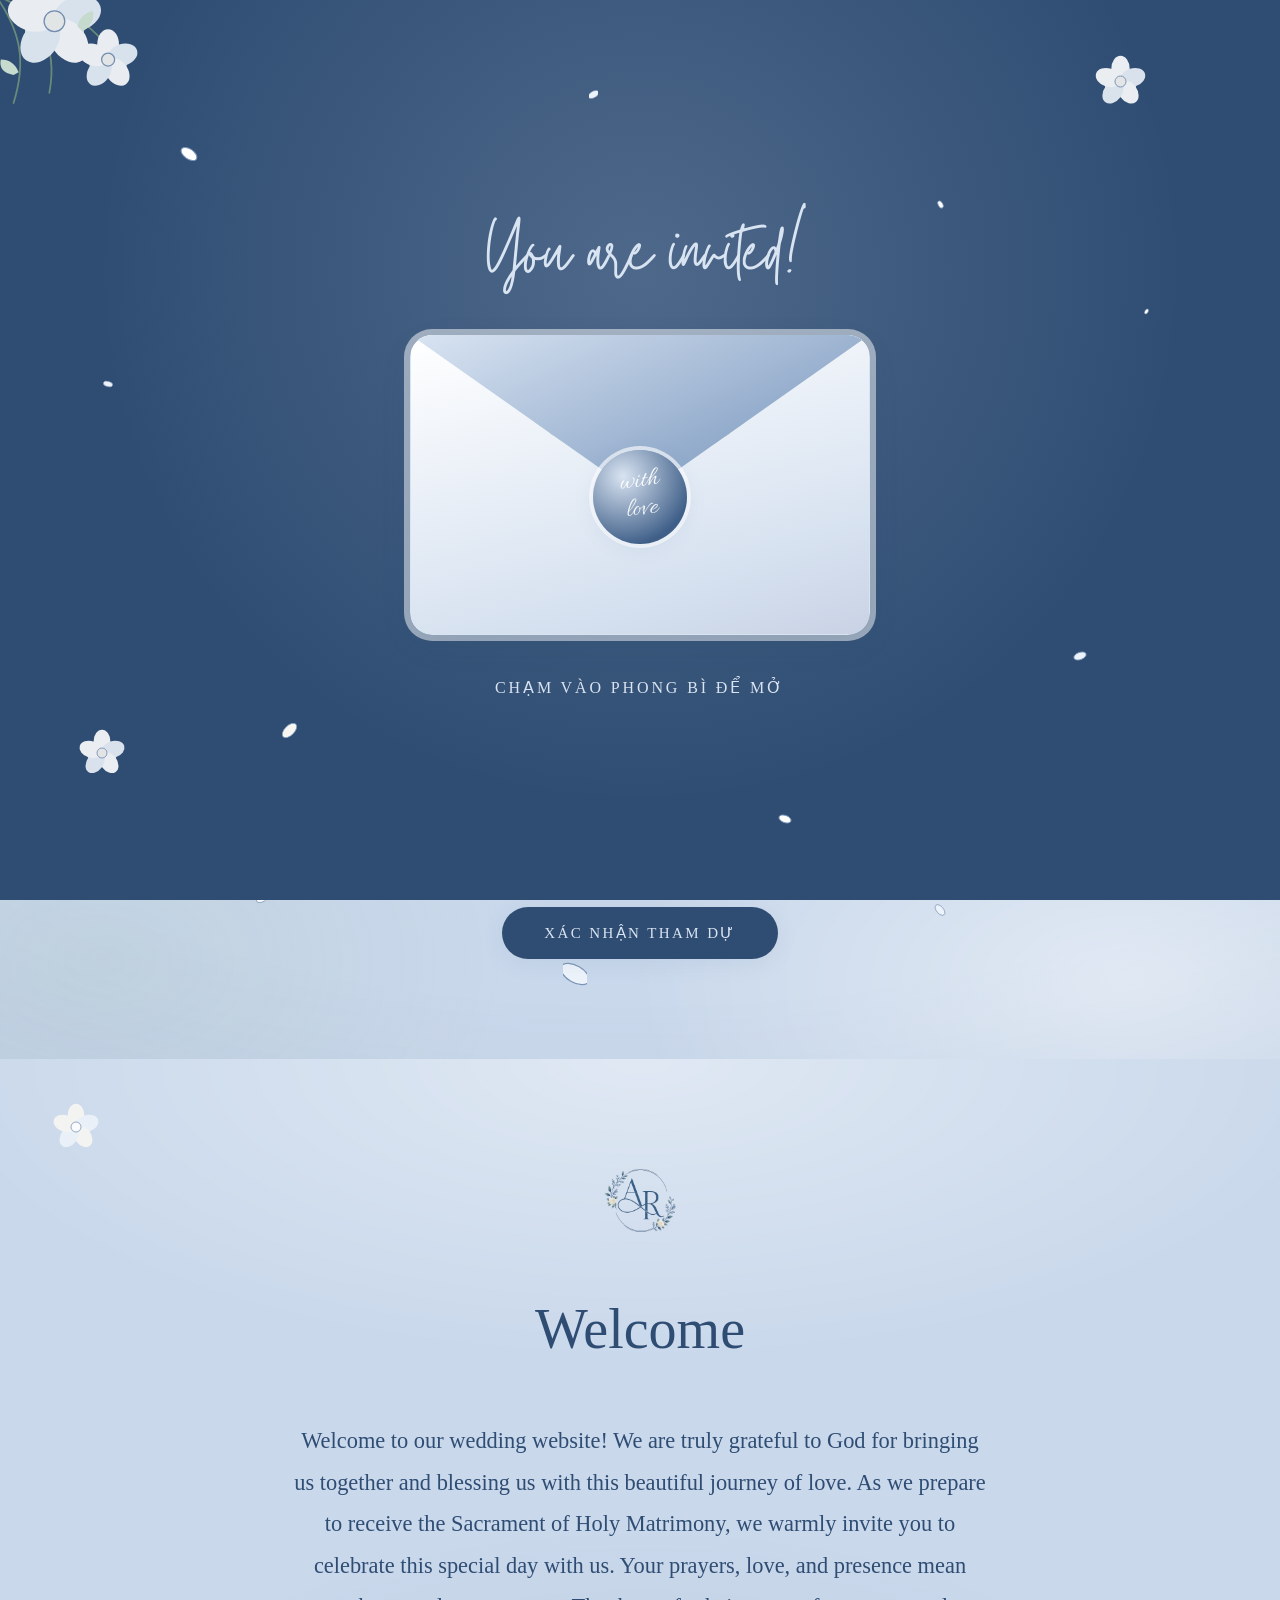
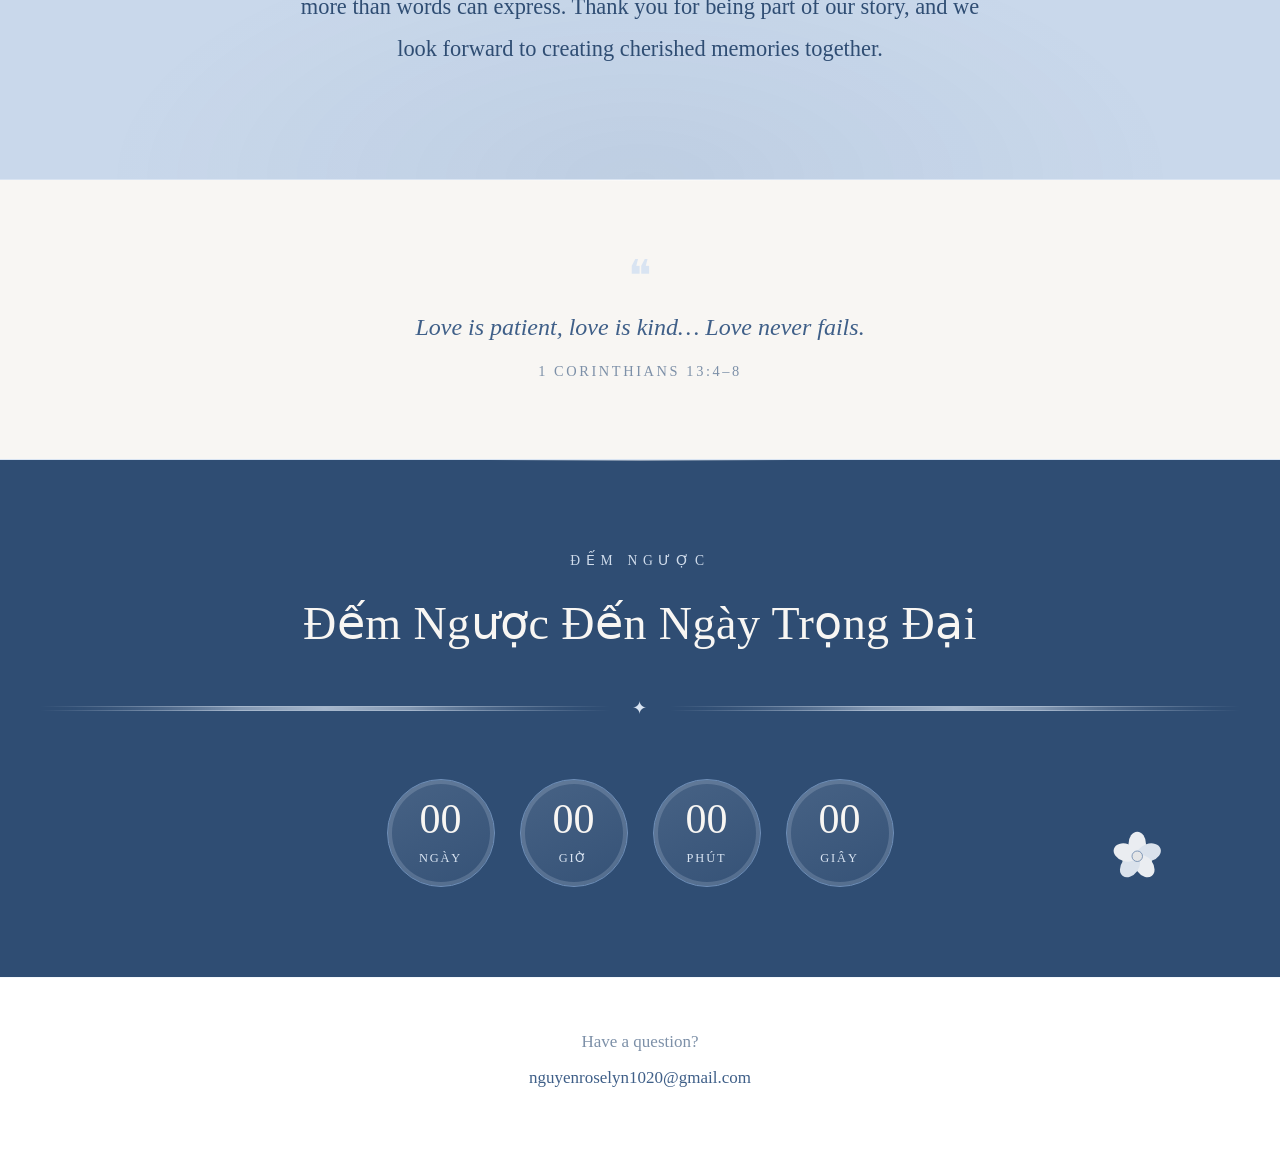
==== index.html @ fbbc8fb6 "code.gs update:" ====
<!DOCTYPE html>
<html lang="vi">
<head>
  <meta charset="UTF-8">
  <meta name="viewport" content="width=device-width, initial-scale=1.0">
  <meta http-equiv="Cache-Control" content="no-cache, must-revalidate">
  <meta http-equiv="Pragma" content="no-cache">
  <title>An & Roselyn — Wedding RSVP</title>

  <link href="https://fonts.cdnfonts.com/css/aricot-2" rel="stylesheet">
  <link href="https://fonts.cdnfonts.com/css/hello-honey-personal-use" rel="stylesheet">

  <link rel="stylesheet" href="style/main.css?v=12">

  <style>
    html {
      -webkit-text-size-adjust: 100%;
      -ms-text-size-adjust: 100%;
      /* Larger base size so all rem-based text scales up for easier reading */
      font-size: 20px;
    }

    body {
      -webkit-font-smoothing: antialiased;
      -moz-osx-font-smoothing: grayscale;
      text-rendering: optimizeLegibility;
      font-size: 1rem;
    }

    @font-face {
      font-family: 'Great Vibes';
      src: url('fonts/great-vibes-vietnamese-400-normal.woff2') format('woff2');
      font-weight: 400; font-style: normal; font-display: swap;
      unicode-range: U+0102-0103,U+0110-0111,U+0128-0129,U+0168-0169,U+01A0-01A1,U+01AF-01B0,U+0300-0301,U+0303-0304,U+0308-0309,U+0323,U+0329,U+1EA0-1EF9,U+20AB;
    }
    @font-face {
      font-family: 'Great Vibes';
      src: url('fonts/great-vibes-latin-ext-400-normal.woff2') format('woff2');
      font-weight: 400; font-style: normal; font-display: swap;
      unicode-range: U+0100-02BA,U+02BD-02C5,U+02C7-02CC,U+02CE-02D7,U+02DD-02FF,U+0304,U+0308,U+0329,U+1D00-1DBF,U+1E00-1E9F,U+1EF2-1EFF,U+2020,U+20A0-20AB,U+20AD-20C0,U+2113,U+2C60-2C7F,U+A720-A7FF;
    }
    @font-face {
      font-family: 'Great Vibes';
      src: url('fonts/great-vibes-latin-400-normal.woff2') format('woff2');
      font-weight: 400; font-style: normal; font-display: swap;
      unicode-range: U+0000-00FF,U+0131,U+0152-0153,U+02BB-02BC,U+02C6,U+02DA,U+02DC,U+0304,U+0308,U+0329,U+2000-206F,U+20AC,U+2122,U+2191,U+2193,U+2212,U+2215,U+FEFF,U+FFFD;
    }

    @font-face {
      font-family: 'Universal Exploration';
      src: url('fonts/universal-exploration.ttf') format('truetype');
      font-weight: 400;
      font-style: normal;
      font-display: swap;
    }

    :root {
      --font-header: 'Times New Roman', 'Tinos', Times, serif;
      --font-heading: 'Times New Roman', 'Tinos', Times, serif;
      --font-body: 'Times New Roman', 'Tinos', Times, serif;
      /* Twister — envelope only: "You are invited!" and "An & Roselyn" */
      --font-envelope: 'Twister', 'hello honey - Personal Use', 'Allura', cursive;
      /* Great Vibes — the couple's full names (elegant + full Vietnamese coverage) */
      --font-names: 'Great Vibes', 'Universal Exploration', 'hello honey - Personal Use', 'Allura', cursive;
      /* Script accent — wax seal */
      --font-display: 'hello honey - Personal Use', 'Allura', cursive;
      --font-welcome: 'Times New Roman', 'Tinos', Times, serif;
    }
  </style>

</head>

<body>

  <!-- ── BACKGROUND MUSIC ────────────────────────────────────────────────────── -->
<audio id="bg-music" loop preload="auto">
    <source src="music/song.mp3" type="audio/mpeg">
</audio>
<button id="music-toggle" class="music-toggle" onclick="toggleMusic()" aria-label="Toggle background music" style="display:none">
    <span id="music-icon">♫</span>
</button>

  <!-- ── INTRO: ENVELOPE ── -->
  <div id="intro-overlay">
    <svg class="intro-bloom intro-bloom--tl" viewBox="0 0 180 180" xmlns="http://www.w3.org/2000/svg" aria-hidden="true">
        <g fill="none" stroke="var(--sage)" stroke-width="1.4" stroke-linecap="round" opacity="0.85">
          <path d="M6 6 C 40 18, 55 45, 48 82" />
          <path d="M6 6 C 26 34, 30 58, 20 90" />
          <path d="M6 6 C 48 10, 78 22, 96 50" />
        </g>
        <g>
        <path d="M38.5 47.6 Q25.0 39.5 30.4 23.3 Q43.9 31.4 46.6 44.9 Z" fill="var(--sage-light)"/>
        <path d="M65.5 47.6 Q79.0 39.5 73.6 23.3 Q60.1 31.4 57.4 44.9 Z" fill="var(--sage-light)"/>
        <ellipse cx="52.0" cy="7.1" rx="13.5" ry="18.9" fill="var(--white)" transform="rotate(0 52.0 26.0)"/>
        <ellipse cx="52.0" cy="7.1" rx="13.5" ry="18.9" fill="var(--rose-light)" transform="rotate(72 52.0 26.0)"/>
        <ellipse cx="52.0" cy="7.1" rx="13.5" ry="18.9" fill="var(--white)" transform="rotate(144 52.0 26.0)"/>
        <ellipse cx="52.0" cy="7.1" rx="13.5" ry="18.9" fill="var(--rose-light)" transform="rotate(216 52.0 26.0)"/>
        <ellipse cx="52.0" cy="7.1" rx="13.5" ry="18.9" fill="var(--white)" transform="rotate(288 52.0 26.0)"/>
        <circle cx="52.0" cy="26.0" r="8.1" fill="var(--cream)"/>
        <circle cx="52.0" cy="26.0" r="8.1" fill="none" stroke="var(--rose)" stroke-width="1"/>
        </g>
        <g>
        <path d="M85.5 69.6 Q77.0 64.5 80.4 54.3 Q88.9 59.4 90.6 67.9 Z" fill="var(--sage-light)"/>
        <path d="M102.5 69.6 Q111.0 64.5 107.6 54.3 Q99.1 59.4 97.4 67.9 Z" fill="var(--sage-light)"/>
        <ellipse cx="94.0" cy="44.1" rx="8.5" ry="11.9" fill="var(--white)" transform="rotate(0 94.0 56.0)"/>
        <ellipse cx="94.0" cy="44.1" rx="8.5" ry="11.9" fill="var(--rose-light)" transform="rotate(72 94.0 56.0)"/>
        <ellipse cx="94.0" cy="44.1" rx="8.5" ry="11.9" fill="var(--white)" transform="rotate(144 94.0 56.0)"/>
        <ellipse cx="94.0" cy="44.1" rx="8.5" ry="11.9" fill="var(--rose-light)" transform="rotate(216 94.0 56.0)"/>
        <ellipse cx="94.0" cy="44.1" rx="8.5" ry="11.9" fill="var(--white)" transform="rotate(288 94.0 56.0)"/>
        <circle cx="94.0" cy="56.0" r="5.1" fill="var(--cream)"/>
        <circle cx="94.0" cy="56.0" r="5.1" fill="none" stroke="var(--rose)" stroke-width="1"/>
        </g>
        <path d="M20 68 Q8 66 10 56 Q20 56 24 66 Z" fill="var(--sage-light)"/>
        <path d="M74 34 Q84 28 82 18 Q72 20 70 30 Z" fill="var(--sage-light)"/>
      </svg>
    <svg class="intro-bloom intro-bloom--br" viewBox="0 0 180 180" xmlns="http://www.w3.org/2000/svg" aria-hidden="true">
        <g fill="none" stroke="var(--sage)" stroke-width="1.4" stroke-linecap="round" opacity="0.85">
          <path d="M6 6 C 40 18, 55 45, 48 82" />
          <path d="M6 6 C 26 34, 30 58, 20 90" />
          <path d="M6 6 C 48 10, 78 22, 96 50" />
        </g>
        <g>
        <path d="M38.5 47.6 Q25.0 39.5 30.4 23.3 Q43.9 31.4 46.6 44.9 Z" fill="var(--sage-light)"/>
        <path d="M65.5 47.6 Q79.0 39.5 73.6 23.3 Q60.1 31.4 57.4 44.9 Z" fill="var(--sage-light)"/>
        <ellipse cx="52.0" cy="7.1" rx="13.5" ry="18.9" fill="var(--white)" transform="rotate(0 52.0 26.0)"/>
        <ellipse cx="52.0" cy="7.1" rx="13.5" ry="18.9" fill="var(--rose-light)" transform="rotate(72 52.0 26.0)"/>
        <ellipse cx="52.0" cy="7.1" rx="13.5" ry="18.9" fill="var(--white)" transform="rotate(144 52.0 26.0)"/>
        <ellipse cx="52.0" cy="7.1" rx="13.5" ry="18.9" fill="var(--rose-light)" transform="rotate(216 52.0 26.0)"/>
        <ellipse cx="52.0" cy="7.1" rx="13.5" ry="18.9" fill="var(--white)" transform="rotate(288 52.0 26.0)"/>
        <circle cx="52.0" cy="26.0" r="8.1" fill="var(--cream)"/>
        <circle cx="52.0" cy="26.0" r="8.1" fill="none" stroke="var(--rose)" stroke-width="1"/>
        </g>
        <g>
        <path d="M85.5 69.6 Q77.0 64.5 80.4 54.3 Q88.9 59.4 90.6 67.9 Z" fill="var(--sage-light)"/>
        <path d="M102.5 69.6 Q111.0 64.5 107.6 54.3 Q99.1 59.4 97.4 67.9 Z" fill="var(--sage-light)"/>
        <ellipse cx="94.0" cy="44.1" rx="8.5" ry="11.9" fill="var(--white)" transform="rotate(0 94.0 56.0)"/>
        <ellipse cx="94.0" cy="44.1" rx="8.5" ry="11.9" fill="var(--rose-light)" transform="rotate(72 94.0 56.0)"/>
        <ellipse cx="94.0" cy="44.1" rx="8.5" ry="11.9" fill="var(--white)" transform="rotate(144 94.0 56.0)"/>
        <ellipse cx="94.0" cy="44.1" rx="8.5" ry="11.9" fill="var(--rose-light)" transform="rotate(216 94.0 56.0)"/>
        <ellipse cx="94.0" cy="44.1" rx="8.5" ry="11.9" fill="var(--white)" transform="rotate(288 94.0 56.0)"/>
        <circle cx="94.0" cy="56.0" r="5.1" fill="var(--cream)"/>
        <circle cx="94.0" cy="56.0" r="5.1" fill="none" stroke="var(--rose)" stroke-width="1"/>
        </g>
        <path d="M20 68 Q8 66 10 56 Q20 56 24 66 Z" fill="var(--sage-light)"/>
        <path d="M74 34 Q84 28 82 18 Q72 20 70 30 Z" fill="var(--sage-light)"/>
      </svg>
    <svg class="intro-bloom intro-bloom--tr" viewBox="0 0 120 120" xmlns="http://www.w3.org/2000/svg" aria-hidden="true">
        <path d="M20.0 46.0 Q10.0 40.0 14.0 28.0 Q24.0 34.0 26.0 44.0 Z" fill="var(--sage-light)"/>
        <path d="M40.0 46.0 Q50.0 40.0 46.0 28.0 Q36.0 34.0 34.0 44.0 Z" fill="var(--sage-light)"/>
        <ellipse cx="30.0" cy="16.0" rx="10.0" ry="14.0" fill="var(--white)" transform="rotate(0 30.0 30.0)"/>
        <ellipse cx="30.0" cy="16.0" rx="10.0" ry="14.0" fill="var(--rose-light)" transform="rotate(72 30.0 30.0)"/>
        <ellipse cx="30.0" cy="16.0" rx="10.0" ry="14.0" fill="var(--white)" transform="rotate(144 30.0 30.0)"/>
        <ellipse cx="30.0" cy="16.0" rx="10.0" ry="14.0" fill="var(--rose-light)" transform="rotate(216 30.0 30.0)"/>
        <ellipse cx="30.0" cy="16.0" rx="10.0" ry="14.0" fill="var(--white)" transform="rotate(288 30.0 30.0)"/>
        <circle cx="30.0" cy="30.0" r="6.0" fill="var(--cream)"/>
        <circle cx="30.0" cy="30.0" r="6.0" fill="none" stroke="var(--rose)" stroke-width="1"/>
      </svg>
    <svg class="intro-bloom intro-bloom--bl" viewBox="0 0 120 120" xmlns="http://www.w3.org/2000/svg" aria-hidden="true">
        <path d="M20.0 46.0 Q10.0 40.0 14.0 28.0 Q24.0 34.0 26.0 44.0 Z" fill="var(--sage-light)"/>
        <path d="M40.0 46.0 Q50.0 40.0 46.0 28.0 Q36.0 34.0 34.0 44.0 Z" fill="var(--sage-light)"/>
        <ellipse cx="30.0" cy="16.0" rx="10.0" ry="14.0" fill="var(--white)" transform="rotate(0 30.0 30.0)"/>
        <ellipse cx="30.0" cy="16.0" rx="10.0" ry="14.0" fill="var(--rose-light)" transform="rotate(72 30.0 30.0)"/>
        <ellipse cx="30.0" cy="16.0" rx="10.0" ry="14.0" fill="var(--white)" transform="rotate(144 30.0 30.0)"/>
        <ellipse cx="30.0" cy="16.0" rx="10.0" ry="14.0" fill="var(--rose-light)" transform="rotate(216 30.0 30.0)"/>
        <ellipse cx="30.0" cy="16.0" rx="10.0" ry="14.0" fill="var(--white)" transform="rotate(288 30.0 30.0)"/>
        <circle cx="30.0" cy="30.0" r="6.0" fill="var(--cream)"/>
        <circle cx="30.0" cy="30.0" r="6.0" fill="none" stroke="var(--rose)" stroke-width="1"/>
      </svg>
    <svg class="intro-petal intro-petal--1" viewBox="0 0 20 20" xmlns="http://www.w3.org/2000/svg" aria-hidden="true"><ellipse cx="10" cy="10" rx="9" ry="5" fill="var(--white)" stroke="var(--rose)" stroke-width="1" transform="rotate(35 10 10)"/></svg>
    <svg class="intro-petal intro-petal--2" viewBox="0 0 20 20" xmlns="http://www.w3.org/2000/svg" aria-hidden="true"><ellipse cx="10" cy="10" rx="8" ry="4.5" fill="var(--rose-light)" stroke="var(--rose)" stroke-width="1" transform="rotate(-20 10 10)"/></svg>
    <svg class="intro-petal intro-petal--3" viewBox="0 0 20 20" xmlns="http://www.w3.org/2000/svg" aria-hidden="true"><ellipse cx="10" cy="10" rx="6" ry="3.5" fill="var(--white)" stroke="var(--rose)" stroke-width="1" transform="rotate(60 10 10)"/></svg>
    <svg class="intro-petal intro-petal--4" viewBox="0 0 20 20" xmlns="http://www.w3.org/2000/svg" aria-hidden="true"><ellipse cx="10" cy="10" rx="12" ry="6.5" fill="var(--cream)" stroke="var(--rose)" stroke-width="1" transform="rotate(-45 10 10)"/></svg>
    <svg class="intro-petal intro-petal--5" viewBox="0 0 20 20" xmlns="http://www.w3.org/2000/svg" aria-hidden="true"><ellipse cx="10" cy="10" rx="8" ry="4.5" fill="var(--rose-light)" stroke="var(--rose)" stroke-width="1" transform="rotate(15 10 10)"/></svg>
    <svg class="intro-petal intro-petal--6" viewBox="0 0 20 20" xmlns="http://www.w3.org/2000/svg" aria-hidden="true"><ellipse cx="10" cy="10" rx="5" ry="3" fill="var(--white)" stroke="var(--rose)" stroke-width="1" transform="rotate(-60 10 10)"/></svg>
    <svg class="intro-petal intro-petal--7" viewBox="0 0 20 20" xmlns="http://www.w3.org/2000/svg" aria-hidden="true"><ellipse cx="10" cy="10" rx="10" ry="5.5" fill="var(--cream)" stroke="var(--rose)" stroke-width="1" transform="rotate(42 10 10)"/></svg>
    <svg class="intro-petal intro-petal--8" viewBox="0 0 20 20" xmlns="http://www.w3.org/2000/svg" aria-hidden="true"><ellipse cx="10" cy="10" rx="13" ry="7" fill="var(--rose-light)" stroke="var(--rose)" stroke-width="1" transform="rotate(-30 10 10)"/></svg>
    <svg class="intro-petal intro-petal--9" viewBox="0 0 20 20" xmlns="http://www.w3.org/2000/svg" aria-hidden="true"><ellipse cx="10" cy="10" rx="7" ry="4" fill="var(--white)" stroke="var(--rose)" stroke-width="1" transform="rotate(20 10 10)"/></svg>
    <div class="intro-scene">
      <p class="intro-invite-title" data-vi="Bạn được mời!" data-en="You are invited!">You are invited!</p>
      <div class="envelope" id="envelope" onclick="openEnvelope()">
        <div class="invitation-card" id="invitation-card">
          <p class="invitation-eyebrow" data-vi="Trân trọng kính mời quý vị đến dự lễ thành hôn của" data-en="You Are Cordially Invited to the Wedding of">Trân trọng kính mời quý vị đến dự lễ thành hôn của</p>
          <p class="invitation-names">An <em>&amp;</em> Roselyn</p>
          <div class="invitation-divider"><span>✦</span></div>
          <p class="invitation-date">12 . 05 . 2026</p>
          <button type="button" class="btn btn-primary invitation-enter" id="invitation-enter" onclick="enterSite(event)"
                  data-vi="Vào xem thiệp mời" data-en="Enter the Invitation">Vào xem thiệp mời</button>
        </div>
        <div class="envelope-shell">
          <div class="envelope-back"></div>
          <div class="envelope-liner">
            <svg viewBox="0 0 200 130" xmlns="http://www.w3.org/2000/svg" aria-hidden="true">
              <path d="M70 100 Q50 90 52 70" fill="none" stroke="var(--sage)" stroke-width="1.4" stroke-linecap="round"/>
              <path d="M130 100 Q150 90 148 70" fill="none" stroke="var(--sage)" stroke-width="1.4" stroke-linecap="round"/>
              <path d="M60 96 Q48 90 50 80 Q60 82 62 92 Z" fill="var(--sage-light)"/>
              <path d="M140 96 Q152 90 150 80 Q140 82 138 92 Z" fill="var(--sage-light)"/>
              <g>
                <path d="M62 92 Q50 86 48 72 Q40 78 42 90 Z" fill="var(--sage-light)"/>
                <ellipse cx="62" cy="60" rx="9" ry="12.6" fill="var(--white)"/>
                <ellipse cx="62" cy="60" rx="9" ry="12.6" fill="var(--rose-light)" transform="rotate(72 62 60)"/>
                <ellipse cx="62" cy="60" rx="9" ry="12.6" fill="var(--white)" transform="rotate(144 62 60)"/>
                <ellipse cx="62" cy="60" rx="9" ry="12.6" fill="var(--rose-light)" transform="rotate(216 62 60)"/>
                <ellipse cx="62" cy="60" rx="9" ry="12.6" fill="var(--white)" transform="rotate(288 62 60)"/>
                <circle cx="62" cy="60" r="5.4" fill="var(--cream)"/>
                <circle cx="62" cy="60" r="5.4" fill="none" stroke="var(--rose)" stroke-width="1"/>
              </g>
              <g>
                <path d="M138 92 Q150 86 152 72 Q160 78 158 90 Z" fill="var(--sage-light)"/>
                <ellipse cx="138" cy="62" rx="8" ry="11" fill="var(--white)"/>
                <ellipse cx="138" cy="62" rx="8" ry="11" fill="var(--rose-light)" transform="rotate(72 138 62)"/>
                <ellipse cx="138" cy="62" rx="8" ry="11" fill="var(--white)" transform="rotate(144 138 62)"/>
                <ellipse cx="138" cy="62" rx="8" ry="11" fill="var(--rose-light)" transform="rotate(216 138 62)"/>
                <ellipse cx="138" cy="62" rx="8" ry="11" fill="var(--white)" transform="rotate(288 138 62)"/>
                <circle cx="138" cy="62" r="4.8" fill="var(--cream)"/>
                <circle cx="138" cy="62" r="4.8" fill="none" stroke="var(--rose)" stroke-width="1"/>
              </g>
              <g>
                <ellipse cx="100" cy="42" rx="13" ry="18" fill="var(--white)"/>
                <ellipse cx="100" cy="42" rx="13" ry="18" fill="var(--rose-light)" transform="rotate(72 100 42)"/>
                <ellipse cx="100" cy="42" rx="13" ry="18" fill="var(--white)" transform="rotate(144 100 42)"/>
                <ellipse cx="100" cy="42" rx="13" ry="18" fill="var(--rose-light)" transform="rotate(216 100 42)"/>
                <ellipse cx="100" cy="42" rx="13" ry="18" fill="var(--white)" transform="rotate(288 100 42)"/>
                <circle cx="100" cy="42" r="8" fill="var(--cream)"/>
                <circle cx="100" cy="42" r="8" fill="none" stroke="var(--rose)" stroke-width="1"/>
              </g>
            </svg>
          </div>
          <div class="envelope-flap"></div>
        </div>
        <div class="envelope-seal"><span>with<br>love</span></div>
      </div>
      <p class="envelope-hint" id="envelope-hint" data-vi="Chạm vào phong bì để mở" data-en="Tap the envelope to open">Chạm vào phong bì để mở</p>
    </div>
  </div>

  <nav id="navbar">
    <div class="nav-logo">
      <img class="nav-logo-mark" src="logo-colored-blue.png" alt="An &amp; Roselyn monogram">
    </div>
    <div class="nav-right">
      <div class="lang-toggle">
        <button id="lang-vi" class="lang-btn" onclick="setLanguage('vi')">VI</button>
        <span class="lang-sep">|</span>
        <button id="lang-en" class="lang-btn active" onclick="setLanguage('en')">EN</button>
      </div>
      <button class="nav-hamburger" id="hamburger" aria-label="Menu">&#9776;</button>
    </div>
    <div class="nav-links" id="nav-links">
      <button onclick="showPage('home')" class="active" id="nav-home" data-vi="Trang chủ" data-en="Home">Trang chủ</button>
      <button onclick="showPage('story')" id="nav-story" data-vi="Chuyện tình" data-en="Our Story">Our Story</button>
      <button onclick="showPage('gallery')" id="nav-gallery" data-vi="Thư viện" data-en="Gallery">Gallery</button>
      <button onclick="showPage('eventdetail')" id="nav-eventdetail" data-vi="Chi tiết sự kiện" data-en="Event Details">Event Details</button>
      <button onclick="showPage('rsvp')" id="nav-rsvp">RSVP</button>
    </div>
  </nav>

  <!-- ── HOME ── -->
  <div id="page-home" class="page active">
    <section class="hero">
      <svg class="hero-bloom hero-bloom--tl" viewBox="0 0 180 180" xmlns="http://www.w3.org/2000/svg" aria-hidden="true">
        <g fill="none" stroke="var(--sage)" stroke-width="1.4" stroke-linecap="round" opacity="0.85">
          <path d="M6 6 C 40 18, 55 45, 48 82" />
          <path d="M6 6 C 26 34, 30 58, 20 90" />
          <path d="M6 6 C 48 10, 78 22, 96 50" />
        </g>
        <g>
        <path d="M38.5 47.6 Q25.0 39.5 30.4 23.3 Q43.9 31.4 46.6 44.9 Z" fill="var(--sage-light)"/>
        <path d="M65.5 47.6 Q79.0 39.5 73.6 23.3 Q60.1 31.4 57.4 44.9 Z" fill="var(--sage-light)"/>
        <ellipse cx="52.0" cy="7.1" rx="13.5" ry="18.9" fill="var(--white)" transform="rotate(0 52.0 26.0)"/>
        <ellipse cx="52.0" cy="7.1" rx="13.5" ry="18.9" fill="var(--rose-light)" transform="rotate(72 52.0 26.0)"/>
        <ellipse cx="52.0" cy="7.1" rx="13.5" ry="18.9" fill="var(--white)" transform="rotate(144 52.0 26.0)"/>
        <ellipse cx="52.0" cy="7.1" rx="13.5" ry="18.9" fill="var(--rose-light)" transform="rotate(216 52.0 26.0)"/>
        <ellipse cx="52.0" cy="7.1" rx="13.5" ry="18.9" fill="var(--white)" transform="rotate(288 52.0 26.0)"/>
        <circle cx="52.0" cy="26.0" r="8.1" fill="var(--cream)"/>
        <circle cx="52.0" cy="26.0" r="8.1" fill="none" stroke="var(--rose)" stroke-width="1"/>
        </g>
        <g>
        <path d="M85.5 69.6 Q77.0 64.5 80.4 54.3 Q88.9 59.4 90.6 67.9 Z" fill="var(--sage-light)"/>
        <path d="M102.5 69.6 Q111.0 64.5 107.6 54.3 Q99.1 59.4 97.4 67.9 Z" fill="var(--sage-light)"/>
        <ellipse cx="94.0" cy="44.1" rx="8.5" ry="11.9" fill="var(--white)" transform="rotate(0 94.0 56.0)"/>
        <ellipse cx="94.0" cy="44.1" rx="8.5" ry="11.9" fill="var(--rose-light)" transform="rotate(72 94.0 56.0)"/>
        <ellipse cx="94.0" cy="44.1" rx="8.5" ry="11.9" fill="var(--white)" transform="rotate(144 94.0 56.0)"/>
        <ellipse cx="94.0" cy="44.1" rx="8.5" ry="11.9" fill="var(--rose-light)" transform="rotate(216 94.0 56.0)"/>
        <ellipse cx="94.0" cy="44.1" rx="8.5" ry="11.9" fill="var(--white)" transform="rotate(288 94.0 56.0)"/>
        <circle cx="94.0" cy="56.0" r="5.1" fill="var(--cream)"/>
        <circle cx="94.0" cy="56.0" r="5.1" fill="none" stroke="var(--rose)" stroke-width="1"/>
        </g>
        <path d="M20 68 Q8 66 10 56 Q20 56 24 66 Z" fill="var(--sage-light)"/>
        <path d="M74 34 Q84 28 82 18 Q72 20 70 30 Z" fill="var(--sage-light)"/>
      </svg>
      <svg class="hero-bloom hero-bloom--br" viewBox="0 0 180 180" xmlns="http://www.w3.org/2000/svg" aria-hidden="true">
        <g fill="none" stroke="var(--sage)" stroke-width="1.4" stroke-linecap="round" opacity="0.85">
          <path d="M6 6 C 40 18, 55 45, 48 82" />
          <path d="M6 6 C 26 34, 30 58, 20 90" />
          <path d="M6 6 C 48 10, 78 22, 96 50" />
        </g>
        <g>
        <path d="M38.5 47.6 Q25.0 39.5 30.4 23.3 Q43.9 31.4 46.6 44.9 Z" fill="var(--sage-light)"/>
        <path d="M65.5 47.6 Q79.0 39.5 73.6 23.3 Q60.1 31.4 57.4 44.9 Z" fill="var(--sage-light)"/>
        <ellipse cx="52.0" cy="7.1" rx="13.5" ry="18.9" fill="var(--white)" transform="rotate(0 52.0 26.0)"/>
        <ellipse cx="52.0" cy="7.1" rx="13.5" ry="18.9" fill="var(--rose-light)" transform="rotate(72 52.0 26.0)"/>
        <ellipse cx="52.0" cy="7.1" rx="13.5" ry="18.9" fill="var(--white)" transform="rotate(144 52.0 26.0)"/>
        <ellipse cx="52.0" cy="7.1" rx="13.5" ry="18.9" fill="var(--rose-light)" transform="rotate(216 52.0 26.0)"/>
        <ellipse cx="52.0" cy="7.1" rx="13.5" ry="18.9" fill="var(--white)" transform="rotate(288 52.0 26.0)"/>
        <circle cx="52.0" cy="26.0" r="8.1" fill="var(--cream)"/>
        <circle cx="52.0" cy="26.0" r="8.1" fill="none" stroke="var(--rose)" stroke-width="1"/>
        </g>
        <g>
        <path d="M85.5 69.6 Q77.0 64.5 80.4 54.3 Q88.9 59.4 90.6 67.9 Z" fill="var(--sage-light)"/>
        <path d="M102.5 69.6 Q111.0 64.5 107.6 54.3 Q99.1 59.4 97.4 67.9 Z" fill="var(--sage-light)"/>
        <ellipse cx="94.0" cy="44.1" rx="8.5" ry="11.9" fill="var(--white)" transform="rotate(0 94.0 56.0)"/>
        <ellipse cx="94.0" cy="44.1" rx="8.5" ry="11.9" fill="var(--rose-light)" transform="rotate(72 94.0 56.0)"/>
        <ellipse cx="94.0" cy="44.1" rx="8.5" ry="11.9" fill="var(--white)" transform="rotate(144 94.0 56.0)"/>
        <ellipse cx="94.0" cy="44.1" rx="8.5" ry="11.9" fill="var(--rose-light)" transform="rotate(216 94.0 56.0)"/>
        <ellipse cx="94.0" cy="44.1" rx="8.5" ry="11.9" fill="var(--white)" transform="rotate(288 94.0 56.0)"/>
        <circle cx="94.0" cy="56.0" r="5.1" fill="var(--cream)"/>
        <circle cx="94.0" cy="56.0" r="5.1" fill="none" stroke="var(--rose)" stroke-width="1"/>
        </g>
        <path d="M20 68 Q8 66 10 56 Q20 56 24 66 Z" fill="var(--sage-light)"/>
        <path d="M74 34 Q84 28 82 18 Q72 20 70 30 Z" fill="var(--sage-light)"/>
      </svg>
      <svg class="hero-bloom hero-bloom--tr" viewBox="0 0 120 120" xmlns="http://www.w3.org/2000/svg" aria-hidden="true">
        <path d="M20.0 46.0 Q10.0 40.0 14.0 28.0 Q24.0 34.0 26.0 44.0 Z" fill="var(--sage-light)"/>
        <path d="M40.0 46.0 Q50.0 40.0 46.0 28.0 Q36.0 34.0 34.0 44.0 Z" fill="var(--sage-light)"/>
        <ellipse cx="30.0" cy="16.0" rx="10.0" ry="14.0" fill="var(--white)" transform="rotate(0 30.0 30.0)"/>
        <ellipse cx="30.0" cy="16.0" rx="10.0" ry="14.0" fill="var(--rose-light)" transform="rotate(72 30.0 30.0)"/>
        <ellipse cx="30.0" cy="16.0" rx="10.0" ry="14.0" fill="var(--white)" transform="rotate(144 30.0 30.0)"/>
        <ellipse cx="30.0" cy="16.0" rx="10.0" ry="14.0" fill="var(--rose-light)" transform="rotate(216 30.0 30.0)"/>
        <ellipse cx="30.0" cy="16.0" rx="10.0" ry="14.0" fill="var(--white)" transform="rotate(288 30.0 30.0)"/>
        <circle cx="30.0" cy="30.0" r="6.0" fill="var(--cream)"/>
        <circle cx="30.0" cy="30.0" r="6.0" fill="none" stroke="var(--rose)" stroke-width="1"/>
      </svg>
      <svg class="hero-bloom hero-bloom--bl" viewBox="0 0 120 120" xmlns="http://www.w3.org/2000/svg" aria-hidden="true">
        <path d="M20.0 46.0 Q10.0 40.0 14.0 28.0 Q24.0 34.0 26.0 44.0 Z" fill="var(--sage-light)"/>
        <path d="M40.0 46.0 Q50.0 40.0 46.0 28.0 Q36.0 34.0 34.0 44.0 Z" fill="var(--sage-light)"/>
        <ellipse cx="30.0" cy="16.0" rx="10.0" ry="14.0" fill="var(--white)" transform="rotate(0 30.0 30.0)"/>
        <ellipse cx="30.0" cy="16.0" rx="10.0" ry="14.0" fill="var(--rose-light)" transform="rotate(72 30.0 30.0)"/>
        <ellipse cx="30.0" cy="16.0" rx="10.0" ry="14.0" fill="var(--white)" transform="rotate(144 30.0 30.0)"/>
        <ellipse cx="30.0" cy="16.0" rx="10.0" ry="14.0" fill="var(--rose-light)" transform="rotate(216 30.0 30.0)"/>
        <ellipse cx="30.0" cy="16.0" rx="10.0" ry="14.0" fill="var(--white)" transform="rotate(288 30.0 30.0)"/>
        <circle cx="30.0" cy="30.0" r="6.0" fill="var(--cream)"/>
        <circle cx="30.0" cy="30.0" r="6.0" fill="none" stroke="var(--rose)" stroke-width="1"/>
      </svg>
      <svg class="hero-petal hero-petal--1" viewBox="0 0 20 20" xmlns="http://www.w3.org/2000/svg" aria-hidden="true">
        <ellipse cx="10" cy="10" rx="9" ry="5" fill="var(--white)" stroke="var(--rose)" stroke-width="1" transform="rotate(35 10 10)"/>
      </svg>
      <svg class="hero-petal hero-petal--2" viewBox="0 0 20 20" xmlns="http://www.w3.org/2000/svg" aria-hidden="true">
        <ellipse cx="10" cy="10" rx="8" ry="4.5" fill="var(--rose-light)" stroke="var(--rose)" stroke-width="1" transform="rotate(-20 10 10)"/>
      </svg>
      <svg class="hero-petal hero-petal--3" viewBox="0 0 20 20" xmlns="http://www.w3.org/2000/svg" aria-hidden="true">
        <ellipse cx="10" cy="10" rx="6" ry="3.5" fill="var(--white)" stroke="var(--rose)" stroke-width="1" transform="rotate(60 10 10)"/>
      </svg>
      <svg class="hero-petal hero-petal--4" viewBox="0 0 20 20" xmlns="http://www.w3.org/2000/svg" aria-hidden="true">
        <ellipse cx="10" cy="10" rx="12" ry="6.5" fill="var(--cream)" stroke="var(--rose)" stroke-width="1" transform="rotate(-45 10 10)"/>
      </svg>
      <svg class="hero-petal hero-petal--5" viewBox="0 0 20 20" xmlns="http://www.w3.org/2000/svg" aria-hidden="true">
        <ellipse cx="10" cy="10" rx="8" ry="4.5" fill="var(--rose-light)" stroke="var(--rose)" stroke-width="1" transform="rotate(15 10 10)"/>
      </svg>
      <svg class="hero-petal hero-petal--6" viewBox="0 0 20 20" xmlns="http://www.w3.org/2000/svg" aria-hidden="true">
        <ellipse cx="10" cy="10" rx="5" ry="3" fill="var(--white)" stroke="var(--rose)" stroke-width="1" transform="rotate(-60 10 10)"/>
      </svg>
      <svg class="hero-petal hero-petal--10" viewBox="0 0 20 20" xmlns="http://www.w3.org/2000/svg" aria-hidden="true">
        <ellipse cx="10" cy="10" rx="10" ry="5.5" fill="var(--rose-light)" stroke="var(--rose)" stroke-width="1" transform="rotate(40 10 10)"/>
      </svg>
      <svg class="hero-petal hero-petal--11" viewBox="0 0 20 20" xmlns="http://www.w3.org/2000/svg" aria-hidden="true">
        <ellipse cx="10" cy="10" rx="7" ry="4" fill="var(--cream)" stroke="var(--rose)" stroke-width="1" transform="rotate(-25 10 10)"/>
      </svg>
      <div class="hero-content">
        <p class="hero-eyebrow" data-vi="Ngay lễ thành hôn của minh" data-en="Our Wedding Day">Trân trọng kính mời quý vị đến dự lễ thành hôn của</p>
        <div class="hero-names">
          <p class="saint-name">Giuse</p>
          <h1 class="bride-name">Hoàng Thanh An</h1>
          <span class="ampersand">&amp;</span>
          <p class="saint-name">Maria</p>
          <h1 class="groom-name">Nguyễn Thu Hồng Roselyn</h1>
        </div>
        <div class="hero-divider"><span>✦</span></div>
        <p class="hero-sub" data-vi="Cùng gia đình trân trọng kính mời quý vị đến dự lễ thành hôn" data-en="Together with their families, joyfully invite you to celebrate their wedding">Cùng gia đình trân trọng kính mời quý vị đến dự lễ thành hôn</p>
        <div class="hero-actions">
          <button class="btn btn-primary" onclick="showPage('rsvp')" data-vi="Xác nhận tham dự" data-en="RSVP Now">Xác nhận tham dự</button>
        </div>
      </div>
      <svg class="hero-petal hero-petal--7" viewBox="0 0 20 20" xmlns="http://www.w3.org/2000/svg" aria-hidden="true">
        <ellipse cx="10" cy="10" rx="8" ry="4.5" fill="var(--white)" stroke="var(--rose)" stroke-width="1" transform="rotate(25 10 10)"/>
      </svg>
      <svg class="hero-petal hero-petal--8" viewBox="0 0 20 20" xmlns="http://www.w3.org/2000/svg" aria-hidden="true">
        <ellipse cx="10" cy="10" rx="11" ry="6" fill="var(--cream)" stroke="var(--rose)" stroke-width="1" transform="rotate(-35 10 10)"/>
      </svg>
      <svg class="hero-petal hero-petal--9" viewBox="0 0 20 20" xmlns="http://www.w3.org/2000/svg" aria-hidden="true">
        <ellipse cx="10" cy="10" rx="9" ry="5" fill="var(--rose-light)" stroke="var(--rose)" stroke-width="1" transform="rotate(50 10 10)"/>
      </svg>
      <svg class="hero-petal hero-petal--12" viewBox="0 0 20 20" xmlns="http://www.w3.org/2000/svg" aria-hidden="true">
        <ellipse cx="10" cy="10" rx="6" ry="3.5" fill="var(--white)" stroke="var(--rose)" stroke-width="1" transform="rotate(-15 10 10)"/>
      </svg>
      <svg class="hero-petal hero-petal--13" viewBox="0 0 20 20" xmlns="http://www.w3.org/2000/svg" aria-hidden="true">
        <ellipse cx="10" cy="10" rx="13" ry="7" fill="var(--rose-light)" stroke="var(--rose)" stroke-width="1" transform="rotate(30 10 10)"/>
      </svg>
      <svg class="hero-petal hero-petal--14" viewBox="0 0 20 20" xmlns="http://www.w3.org/2000/svg" aria-hidden="true">
        <ellipse cx="10" cy="10" rx="5" ry="3" fill="var(--cream)" stroke="var(--rose)" stroke-width="1" transform="rotate(-55 10 10)"/>
      </svg>
      <svg class="hero-bloom hero-bloom--mid-left" viewBox="0 0 120 120" xmlns="http://www.w3.org/2000/svg" aria-hidden="true">
        <path d="M20.0 46.0 Q10.0 40.0 14.0 28.0 Q24.0 34.0 26.0 44.0 Z" fill="var(--sage-light)"/>
        <path d="M40.0 46.0 Q50.0 40.0 46.0 28.0 Q36.0 34.0 34.0 44.0 Z" fill="var(--sage-light)"/>
        <ellipse cx="30.0" cy="16.0" rx="10.0" ry="14.0" fill="var(--white)" transform="rotate(0 30.0 30.0)"/>
        <ellipse cx="30.0" cy="16.0" rx="10.0" ry="14.0" fill="var(--rose-light)" transform="rotate(72 30.0 30.0)"/>
        <ellipse cx="30.0" cy="16.0" rx="10.0" ry="14.0" fill="var(--white)" transform="rotate(144 30.0 30.0)"/>
        <ellipse cx="30.0" cy="16.0" rx="10.0" ry="14.0" fill="var(--rose-light)" transform="rotate(216 30.0 30.0)"/>
        <ellipse cx="30.0" cy="16.0" rx="10.0" ry="14.0" fill="var(--white)" transform="rotate(288 30.0 30.0)"/>
        <circle cx="30.0" cy="30.0" r="6.0" fill="var(--cream)"/>
        <circle cx="30.0" cy="30.0" r="6.0" fill="none" stroke="var(--rose)" stroke-width="1"/>
      </svg>
      <svg class="hero-bloom hero-bloom--mid-right" viewBox="0 0 120 120" xmlns="http://www.w3.org/2000/svg" aria-hidden="true">
        <path d="M20.0 46.0 Q10.0 40.0 14.0 28.0 Q24.0 34.0 26.0 44.0 Z" fill="var(--sage-light)"/>
        <path d="M40.0 46.0 Q50.0 40.0 46.0 28.0 Q36.0 34.0 34.0 44.0 Z" fill="var(--sage-light)"/>
        <ellipse cx="30.0" cy="16.0" rx="10.0" ry="14.0" fill="var(--white)" transform="rotate(0 30.0 30.0)"/>
        <ellipse cx="30.0" cy="16.0" rx="10.0" ry="14.0" fill="var(--rose-light)" transform="rotate(72 30.0 30.0)"/>
        <ellipse cx="30.0" cy="16.0" rx="10.0" ry="14.0" fill="var(--white)" transform="rotate(144 30.0 30.0)"/>
        <ellipse cx="30.0" cy="16.0" rx="10.0" ry="14.0" fill="var(--rose-light)" transform="rotate(216 30.0 30.0)"/>
        <ellipse cx="30.0" cy="16.0" rx="10.0" ry="14.0" fill="var(--white)" transform="rotate(288 30.0 30.0)"/>
        <circle cx="30.0" cy="30.0" r="6.0" fill="var(--cream)"/>
        <circle cx="30.0" cy="30.0" r="6.0" fill="none" stroke="var(--rose)" stroke-width="1"/>
      </svg>
    </section>

    <!-- WELCOME -->
    <section class="welcome-section">
      <svg class="section-bloom section-bloom--details" viewBox="0 0 120 120" xmlns="http://www.w3.org/2000/svg" aria-hidden="true">
        <path d="M20.0 46.0 Q10.0 40.0 14.0 28.0 Q24.0 34.0 26.0 44.0 Z" fill="var(--sage-light)"/>
        <path d="M40.0 46.0 Q50.0 40.0 46.0 28.0 Q36.0 34.0 34.0 44.0 Z" fill="var(--sage-light)"/>
        <ellipse cx="30.0" cy="16.0" rx="10.0" ry="14.0" fill="var(--cream)" transform="rotate(0 30.0 30.0)"/>
        <ellipse cx="30.0" cy="16.0" rx="10.0" ry="14.0" fill="var(--rose-light)" transform="rotate(72 30.0 30.0)"/>
        <ellipse cx="30.0" cy="16.0" rx="10.0" ry="14.0" fill="var(--cream)" transform="rotate(144 30.0 30.0)"/>
        <ellipse cx="30.0" cy="16.0" rx="10.0" ry="14.0" fill="var(--rose-light)" transform="rotate(216 30.0 30.0)"/>
        <ellipse cx="30.0" cy="16.0" rx="10.0" ry="14.0" fill="var(--cream)" transform="rotate(288 30.0 30.0)"/>
        <circle cx="30.0" cy="30.0" r="6.0" fill="var(--white)"/>
        <circle cx="30.0" cy="30.0" r="6.0" fill="none" stroke="var(--rose)" stroke-width="1"/>
      </svg>
      <img class="welcome-logo" src="logo-colored-blue.png" alt="An &amp; Roselyn monogram">
      <h2 class="welcome-title" data-vi="Chào Mừng" data-en="Welcome">Welcome</h2>
      <p class="welcome-text" data-vi="Chào mừng bạn đến với trang web đám cưới của chúng tôi! Chúng tôi xin tạ ơn Thiên Chúa vì đã dẫn dắt và chúc phúc cho hành trình tình yêu của chúng tôi. Khi chuẩn bị bước vào Bí tích Hôn Phối, chúng tôi rất hân hạnh được mời bạn cùng chia sẻ niềm vui trong ngày trọng đại này. Sự hiện diện, lời cầu nguyện và tình yêu thương của bạn là món quà quý giá nhất dành cho chúng tôi. Xin chân thành cảm ơn vì đã đồng hành cùng chúng tôi, và chúng tôi mong được cùng bạn tạo nên những kỷ niệm thật đẹp trong ngày đặc biệt này."
         data-en="Welcome to our wedding website! We are truly grateful to God for bringing us together and blessing us with this beautiful journey of love. As we prepare to receive the Sacrament of Holy Matrimony, we warmly invite you to celebrate this special day with us. Your prayers, love, and presence mean more than words can express. Thank you for being part of our story, and we look forward to creating cherished memories together.">Welcome to our wedding website! We are truly grateful to God for bringing us together and blessing us with this beautiful journey of love. As we prepare to receive the Sacrament of Holy Matrimony, we warmly invite you to celebrate this special day with us. Your prayers, love, and presence mean more than words can express. Thank you for being part of our story, and we look forward to creating cherished memories together.</p>
    </section>

    <!-- FAVORITE VERSE -->
    <section class="verse-section">
      <div class="verse-mark" aria-hidden="true">&#10077;</div>
      <p class="verse-text" data-vi="Tình yêu thì nhẫn nhục, hiền hậu… Tình yêu không bao giờ mất được." data-en="Love is patient, love is kind… Love never fails.">Love is patient, love is kind… Love never fails.</p>
      <p class="verse-ref" data-vi="1 Cô-rin-tô 13:4–8" data-en="1 Corinthians 13:4–8">1 Corinthians 13:4–8</p>
    </section>

    <!-- COUNTDOWN -->
    <section class="countdown-section">
      <svg class="section-bloom section-bloom--countdown" viewBox="0 0 120 120" xmlns="http://www.w3.org/2000/svg" aria-hidden="true">
        <path d="M20.0 46.0 Q10.0 40.0 14.0 28.0 Q24.0 34.0 26.0 44.0 Z" fill="var(--sage-light)"/>
        <path d="M40.0 46.0 Q50.0 40.0 46.0 28.0 Q36.0 34.0 34.0 44.0 Z" fill="var(--sage-light)"/>
        <ellipse cx="30.0" cy="16.0" rx="10.0" ry="14.0" fill="var(--white)" transform="rotate(0 30.0 30.0)"/>
        <ellipse cx="30.0" cy="16.0" rx="10.0" ry="14.0" fill="var(--rose-light)" transform="rotate(72 30.0 30.0)"/>
        <ellipse cx="30.0" cy="16.0" rx="10.0" ry="14.0" fill="var(--white)" transform="rotate(144 30.0 30.0)"/>
        <ellipse cx="30.0" cy="16.0" rx="10.0" ry="14.0" fill="var(--rose-light)" transform="rotate(216 30.0 30.0)"/>
        <ellipse cx="30.0" cy="16.0" rx="10.0" ry="14.0" fill="var(--white)" transform="rotate(288 30.0 30.0)"/>
        <circle cx="30.0" cy="30.0" r="6.0" fill="var(--cream)"/>
        <circle cx="30.0" cy="30.0" r="6.0" fill="none" stroke="var(--rose)" stroke-width="1"/>
      </svg>
      <p class="section-eyebrow" data-vi="Đếm ngược" data-en="Counting Down">Đếm ngược</p>
      <h2 class="section-title" data-vi="Đếm Ngược Đến Ngày Trọng Đại" data-en="Countdown to Forever">Đếm Ngược Đến Ngày Trọng Đại</h2>
      <div class="divider"><span>✦</span></div>
      <div class="countdown-grid" id="countdown-grid">
        <div class="countdown-box"><span class="countdown-num" id="cd-days">00</span><span class="countdown-label" data-vi="Ngày" data-en="Days">Ngày</span></div>
        <div class="countdown-box"><span class="countdown-num" id="cd-hours">00</span><span class="countdown-label" data-vi="Giờ" data-en="Hours">Giờ</span></div>
        <div class="countdown-box"><span class="countdown-num" id="cd-mins">00</span><span class="countdown-label" data-vi="Phút" data-en="Mins">Phút</span></div>
        <div class="countdown-box"><span class="countdown-num" id="cd-secs">00</span><span class="countdown-label" data-vi="Giây" data-en="Secs">Giây</span></div>
      </div>
    </section>
  </div>

  <!-- ── OUR STORY ── -->
  <div id="page-story" class="page">
    <section class="story-section">
      <div class="page-header" style="padding-top:0">
        <p class="section-eyebrow" data-vi="Chuyện tình của chúng tôi" data-en="Our Journey Together">Chuyện tình của chúng tôi</p>
        <h2 class="section-title" data-vi="Chuyện Tình Của Chúng Tôi" data-en="Our Story">Chuyện Tình Của Chúng Tôi</h2>
        <div class="divider"><span>✦</span></div>
      </div>

      <div class="story-timeline">
        <div class="story-row story-row--right">
          <div class="story-row-media">
            <img class="story-row-img" src="pictures/14bdf07cc5bd4b8a66b579e07c709ebe.jpg" loading="lazy" alt="An & Roselyn">
          </div>
          <div class="story-row-node"><span>✦</span></div>
          <div class="story-row-text">
            <p data-vi="Tám năm trước, chúng tôi gặp nhau qua Thiếu Nhi Thánh Thể tại nhà thờ, trong lúc cùng phụ giúp tổ chức Tết Trung Thu. Lúc đó, chúng tôi không hề nghĩ rằng một khoảnh khắc giản dị cùng nhau phục vụ lại trở thành khởi đầu của một hành trình mãi mãi."
               data-en="Eight years ago, we met through Thiếu Nhi Thánh Thể at church while helping plan the Mid-Autumn Festival. At that time, we never imagined that one simple moment of serving together would become the beginning of our forever.">Tám năm trước, chúng tôi gặp nhau qua Thiếu Nhi Thánh Thể tại nhà thờ, trong lúc cùng phụ giúp tổ chức Tết Trung Thu. Lúc đó, chúng tôi không hề nghĩ rằng một khoảnh khắc giản dị cùng nhau phục vụ lại trở thành khởi đầu của một hành trình mãi mãi.</p>
          </div>
        </div>

        <div class="story-row story-row--left">
          <div class="story-row-media">
            <img class="story-row-img" src="pictures/IMG_2035.jpg" loading="lazy" alt="An & Roselyn">
          </div>
          <div class="story-row-node"><span>✦</span></div>
          <div class="story-row-text">
            <p data-vi="Mối quan hệ của chúng tôi chưa bao giờ hoàn hảo. Chúng tôi đã trải qua những giai đoạn khó khăn, những hiểu lầm, khoảng cách, áp lực, và những lúc cuộc sống thử thách chúng tôi theo nhiều cách. Nhưng qua mỗi thử thách, chúng tôi vẫn luôn chọn nhau. Chúng tôi giữ sự chân thành, giữ sự thật lòng, và quan trọng nhất, chúng tôi luôn đặt Chúa làm trung tâm trong mối quan hệ của mình."
               data-en="Our relationship was never perfect. We went through difficult seasons, misunderstandings, distance, stress, and moments where life tested us in many ways. But through every challenge, we chose each other again and again. We stayed honest. We stayed genuine. Most importantly, we kept God at the center of our relationship.">Mối quan hệ của chúng tôi chưa bao giờ hoàn hảo. Chúng tôi đã trải qua những giai đoạn khó khăn, những hiểu lầm, khoảng cách, áp lực, và những lúc cuộc sống thử thách chúng tôi theo nhiều cách. Nhưng qua mỗi thử thách, chúng tôi vẫn luôn chọn nhau. Chúng tôi giữ sự chân thành, giữ sự thật lòng, và quan trọng nhất, chúng tôi luôn đặt Chúa làm trung tâm trong mối quan hệ của mình.</p>
          </div>
        </div>

        <div class="story-row story-row--right">
          <div class="story-row-media">
            <img class="story-row-img" src="pictures/IMG_3187.jpg" loading="lazy" alt="An & Roselyn">
          </div>
          <div class="story-row-node"><span>✦</span></div>
          <div class="story-row-text">
            <p data-vi="Điều giúp chúng tôi vững vàng không phải là sự hoàn hảo, mà là đức tin, sự tin tưởng, và sự nâng đỡ vô điều kiện dành cho nhau. Chúng tôi học cách cùng nhau trưởng thành thay vì xa cách nhau. Qua từng thăng trầm, chúng tôi nhắc nhau rằng tình yêu không chỉ là hạnh phúc, mà còn là sự kiên nhẫn, hy sinh, tha thứ, và niềm tin vào nhau ngay cả trong những lúc khó khăn nhất."
               data-en="What kept us strong was not perfection, but faith, trust, and unconditional support. We learned how to grow together instead of growing apart. Through every high and low, we reminded each other that love is not only about happiness — it is also about patience, sacrifice, forgiveness, and believing in one another even during the hardest moments.">Điều giúp chúng tôi vững vàng không phải là sự hoàn hảo, mà là đức tin, sự tin tưởng, và sự nâng đỡ vô điều kiện dành cho nhau. Chúng tôi học cách cùng nhau trưởng thành thay vì xa cách nhau. Qua từng thăng trầm, chúng tôi nhắc nhau rằng tình yêu không chỉ là hạnh phúc, mà còn là sự kiên nhẫn, hy sinh, tha thứ, và niềm tin vào nhau ngay cả trong những lúc khó khăn nhất.</p>
          </div>
        </div>

        <div class="story-row story-row--left">
          <div class="story-row-media">
            <img class="story-row-img" src="pictures/IMG_3747.jpg" loading="lazy" alt="An & Roselyn">
          </div>
          <div class="story-row-node"><span>✦</span></div>
          <div class="story-row-text">
            <p data-vi="Giờ đây, sau tám năm bên nhau, cuối cùng chúng tôi sẽ tổ chức lễ cưới tại nhà thờ vào tháng Mười Hai này. Nhìn lại, chúng tôi nhận ra câu chuyện tình yêu của mình bắt đầu từ việc phục vụ người khác tại nhà thờ, và hôm nay nó tiếp tục với lòng biết ơn, đức tin, và ước mơ xây dựng một gia đình lấy tình yêu của Thiên Chúa làm nền tảng."
               data-en="Now, after eight years together, we are finally having our church celebration this December. Looking back, we realize our love story began with serving others at church, and today it continues with gratitude, faith, and the dream of building a family centered on God's love.">Giờ đây, sau tám năm bên nhau, cuối cùng chúng tôi sẽ tổ chức lễ cưới tại nhà thờ vào tháng Mười Hai này. Nhìn lại, chúng tôi nhận ra câu chuyện tình yêu của mình bắt đầu từ việc phục vụ người khác tại nhà thờ, và hôm nay nó tiếp tục với lòng biết ơn, đức tin, và ước mơ xây dựng một gia đình lấy tình yêu của Thiên Chúa làm nền tảng.</p>
          </div>
        </div>
      </div>

      <p class="story-closing" data-vi="Dù cuộc sống có ra sao, chúng tôi biết mình sẽ luôn sánh bước bên nhau, như đã từng suốt tám năm qua. ♡"
         data-en="No matter what happens in life, we know we will continue walking side by side, just like we have for the past eight years. ♡">Dù cuộc sống có ra sao, chúng tôi biết mình sẽ luôn sánh bước bên nhau, như đã từng suốt tám năm qua. ♡</p>
    </section>
  </div>

  <!-- ── GALLERY ── -->
  <div id="page-gallery" class="page">
    <section class="gallery-section">
      <div class="page-header" style="padding-top:0">
        <p class="section-eyebrow" data-vi="Khoảnh khắc của chúng tôi" data-en="Moments We Cherish">Khoảnh khắc của chúng tôi</p>
        <h2 class="section-title" data-vi="Thư Viện Ảnh" data-en="Gallery">Thư Viện Ảnh</h2>
        <div class="divider"><span>✦</span></div>
      </div>
      <div class="gallery-placeholder">
        <p class="gallery-placeholder-mark" aria-hidden="true">✦</p>
        <p data-vi="Hình ảnh sẽ sớm được cập nhật — hẹn gặp lại!" data-en="Photos coming soon — check back after our photoshoot!">Photos coming soon — check back after our photoshoot!</p>
      </div>
    </section>
  </div>

      <!-- EVENT DETAILS -->
  <div id="page-eventdetail" class="page">
    <section class="details-section">
      <div class="page-header">
        <p class="section-eyebrow" data-vi="Khi nào &amp; Ở đâu" data-en="When &amp; Where">Khi nào &amp; Ở đâu</p>
        <h2 class="section-title" data-vi="Chi tiết Lễ cưới" data-en="Wedding Details">Chi tiết Lễ cưới</h2>
        <div class="divider"><span>✦</span></div>
      </div>
      <div class="church-banner">
        <img src="church.jpg" alt="Vietnamese Martyrs Parish">
      </div>
      <div class="details-grid">
        <div class="detail-card">
          <div class="detail-icon">✦</div>
          <p class="detail-eyebrow" data-vi="Ngày 5 Tháng 12, 2026" data-en="December 5, 2026">December 5, 2026</p>
          <h3 class="detail-title" data-vi="Thánh lễ" data-en="Mass">Thánh lễ</h3>
          <p class="detail-time">2:00 PM</p>
          <p class="detail-place" data-vi="Giáo Xứ Các Thánh Tử Đạo Việt Nam" data-en="Vietnamese Martyrs Parish">Vietnamese Martyrs Parish</p>
          <p class="detail-address">8181 Florin Rd., Sacramento, California 95828</p>
        </div>
        <div class="detail-card">
          <div class="detail-icon">✦</div>
          <p class="detail-eyebrow" data-vi="Ngày 5 Tháng 12, 2026" data-en="December 5, 2026">December 5, 2026</p>
          <h3 class="detail-title" data-vi="Tiệc cưới" data-en="Reception">Tiệc cưới</h3>
          <p class="detail-time">6:00 PM</p>
          <p class="detail-place">New Happy Garden</p>
          <p class="detail-address">5731 Stockton Blvd, Sacramento, CA 95824</p>
        </div>
      </div>
    </section>
  </div>

  <!-- ── RSVP ── -->
  <div id="page-rsvp" class="page">
    <div class="page-header">
      <h2 class="page-title" data-vi="Xác nhận tham dự" data-en="RSVP">Xác nhận tham dự</h2>
      <p class="page-sub" data-vi="Vui lòng cho chúng tôi biết bạn có thể tham dự không" data-en="Please let us know whether you'll be able to join us">Vui lòng cho chúng tôi biết bạn có thể tham dự không</p>
      <div class="divider"><span>✦</span></div>
    </div>

    <div id="rsvp-form-wrap">
      <form class="form-card" id="rsvp-form" onsubmit="submitRSVP(event)">
        <div class="form-group">
          <label for="rsvp-name" data-vi="Họ và tên" data-en="Full Name">Họ và tên</label>
          <input type="text" id="rsvp-name"
                 data-vi-placeholder="Tên đầy đủ của bạn" data-en-placeholder="Your full name"
                 placeholder="Tên đầy đủ của bạn" autocomplete="name" required>
        </div>
        <div class="form-group">
          <label for="rsvp-phone" data-vi="Số điện thoại" data-en="Phone Number">Số điện thoại</label>
          <input type="tel" id="rsvp-phone"
                 placeholder="(___) ___-____" inputmode="tel" maxlength="20"
                 oninput="formatPhoneField(event)" autocomplete="tel" required>
        </div>
        <div class="form-group">
          <label for="rsvp-plusones" data-vi="Bạn có mang khách đi cùng không?" data-en="Will you be bringing any guests?">Will you be bringing any guests?</label>
          <select id="rsvp-plusones" onchange="updatePlusOneFields()">
            <option value="0" data-vi="Chỉ mình tôi" data-en="Just me">Just me</option>
            <option value="1" data-vi="+1 khách" data-en="+1 guest">+1 guest</option>
            <option value="2" data-vi="+2 khách" data-en="+2 guests">+2 guests</option>
            <option value="3" data-vi="+3 khách" data-en="+3 guests">+3 guests</option>
            <option value="4" data-vi="+4 khách" data-en="+4 guests">+4 guests</option>
            <option value="5" data-vi="+5 khách" data-en="+5 guests">+5 guests</option>
          </select>
        </div>
        <div class="form-group" id="plusone-names-wrap" style="display:none"></div>
        <input type="hidden" id="rsvp-guests" value="1">
        <div class="form-group">
          <label data-vi="Xác nhận tham dự" data-en="Attendance">Xác nhận tham dự</label>
          <div class="attendance-row">
            <button type="button" class="att-btn att-yes" id="btn-yes" onclick="selectAttendance(true)">
              <span data-vi="✓ Vui lòng tham dự" data-en="✓ Joyfully Accepts">✓ Vui lòng tham dự</span><br>
              <small data-vi="Sẽ tham dự" data-en="Will attend">Sẽ tham dự</small>
            </button>
            <button type="button" class="att-btn att-no" id="btn-no" onclick="selectAttendance(false)">
              <span data-vi="✗ Tiếc không thể đến" data-en="✗ Regretfully Declines">✗ Tiếc không thể đến</span><br>
              <small data-vi="Không thể tham dự" data-en="Unable to attend">Không thể tham dự</small>
            </button>
          </div>
          <input type="hidden" id="rsvp-attending">
        </div>
        <div class="form-group" id="dietary-wrap" style="display:none">
          <label for="rsvp-dietary" data-vi="Yêu cầu ăn uống" data-en="Dietary Restrictions">Yêu cầu ăn uống</label>
          <textarea id="rsvp-dietary" rows="2"
                    data-vi-placeholder="Ví dụ: ăn chay, dị ứng đậu phộng..."
                    data-en-placeholder="e.g. vegetarian, peanut allergy..."
                    placeholder="Ví dụ: ăn chay, dị ứng đậu phộng..."></textarea>
        </div>
        <div id="rsvp-error" class="error-msg" style="display:none"></div>
        <button type="submit" class="btn btn-primary btn-full" id="rsvp-submit"
                data-vi="Gửi xác nhận" data-en="Submit RSVP">
          Gửi xác nhận
        </button>
      </form>
    </div>

    <div id="rsvp-success" style="display:none">
      <div class="form-card success-card">
        <div class="success-icon">✦</div>
        <h3 id="success-title" data-vi="Cảm ơn bạn!" data-en="Thank You!">Cảm ơn bạn!</h3>
        <p id="success-msg"></p>
        <div id="success-seat"></div>
        <button class="btn btn-outline" style="margin-top:2rem" onclick="resetRSVP()"
                data-vi="Gửi RSVP khác" data-en="Submit Another RSVP">
          Gửi RSVP khác
        </button>
      </div>
    </div>
  </div>

  <footer class="contact-footer">
    <p data-vi="Có câu hỏi nào không?" data-en="Have a question?">Have a question?</p>
    <p><a href="mailto:nguyenroselyn1020@gmail.com">nguyenroselyn1020@gmail.com</a></p>
  </footer>

  <div class="toast" id="toast"></div>

  <script src="main.js?v=12"></script>
</body>
</html>
---- style/main.css ----
/* ── SELF-HOSTED FONTS ─────────────────────────────────────────────────────── */
@font-face {
  font-family: 'Cormorant Garamond';
  font-style: normal;
  font-display: swap;
  font-weight: 300;
  src: url('../fonts/cormorant-garamond-vietnamese-300-normal.woff2') format('woff2');
  unicode-range: U+0102-0103,U+0110-0111,U+0128-0129,U+0168-0169,U+01A0-01A1,U+01AF-01B0,U+0300-0301,U+0303-0304,U+0308-0309,U+0323,U+0329,U+1EA0-1EF9,U+20AB;
}

@font-face {
  font-family: 'Cormorant Garamond';
  font-style: normal;
  font-display: swap;
  font-weight: 300;
  src: url('../fonts/cormorant-garamond-latin-ext-300-normal.woff2') format('woff2');
  unicode-range: U+0100-02BA,U+02BD-02C5,U+02C7-02CC,U+02CE-02D7,U+02DD-02FF,U+0304,U+0308,U+0329,U+1D00-1DBF,U+1E00-1E9F,U+1EF2-1EFF,U+2020,U+20A0-20AB,U+20AD-20C0,U+2113,U+2C60-2C7F,U+A720-A7FF;
}

@font-face {
  font-family: 'Cormorant Garamond';
  font-style: normal;
  font-display: swap;
  font-weight: 300;
  src: url('../fonts/cormorant-garamond-latin-300-normal.woff2') format('woff2');
  unicode-range: U+0000-00FF,U+0131,U+0152-0153,U+02BB-02BC,U+02C6,U+02DA,U+02DC,U+0304,U+0308,U+0329,U+2000-206F,U+20AC,U+2122,U+2191,U+2193,U+2212,U+2215,U+FEFF,U+FFFD;
}

@font-face {
  font-family: 'Cormorant Garamond';
  font-style: normal;
  font-display: swap;
  font-weight: 400;
  src: url('../fonts/cormorant-garamond-vietnamese-400-normal.woff2') format('woff2');
  unicode-range: U+0102-0103,U+0110-0111,U+0128-0129,U+0168-0169,U+01A0-01A1,U+01AF-01B0,U+0300-0301,U+0303-0304,U+0308-0309,U+0323,U+0329,U+1EA0-1EF9,U+20AB;
}

@font-face {
  font-family: 'Cormorant Garamond';
  font-style: normal;
  font-display: swap;
  font-weight: 400;
  src: url('../fonts/cormorant-garamond-latin-ext-400-normal.woff2') format('woff2');
  unicode-range: U+0100-02BA,U+02BD-02C5,U+02C7-02CC,U+02CE-02D7,U+02DD-02FF,U+0304,U+0308,U+0329,U+1D00-1DBF,U+1E00-1E9F,U+1EF2-1EFF,U+2020,U+20A0-20AB,U+20AD-20C0,U+2113,U+2C60-2C7F,U+A720-A7FF;
}

@font-face {
  font-family: 'Cormorant Garamond';
  font-style: normal;
  font-display: swap;
  font-weight: 400;
  src: url('../fonts/cormorant-garamond-latin-400-normal.woff2') format('woff2');
  unicode-range: U+0000-00FF,U+0131,U+0152-0153,U+02BB-02BC,U+02C6,U+02DA,U+02DC,U+0304,U+0308,U+0329,U+2000-206F,U+20AC,U+2122,U+2191,U+2193,U+2212,U+2215,U+FEFF,U+FFFD;
}

@font-face {
  font-family: 'Cormorant Garamond';
  font-style: normal;
  font-display: swap;
  font-weight: 600;
  src: url('../fonts/cormorant-garamond-vietnamese-600-normal.woff2') format('woff2');
  unicode-range: U+0102-0103,U+0110-0111,U+0128-0129,U+0168-0169,U+01A0-01A1,U+01AF-01B0,U+0300-0301,U+0303-0304,U+0308-0309,U+0323,U+0329,U+1EA0-1EF9,U+20AB;
}

@font-face {
  font-family: 'Cormorant Garamond';
  font-style: normal;
  font-display: swap;
  font-weight: 600;
  src: url('../fonts/cormorant-garamond-latin-ext-600-normal.woff2') format('woff2');
  unicode-range: U+0100-02BA,U+02BD-02C5,U+02C7-02CC,U+02CE-02D7,U+02DD-02FF,U+0304,U+0308,U+0329,U+1D00-1DBF,U+1E00-1E9F,U+1EF2-1EFF,U+2020,U+20A0-20AB,U+20AD-20C0,U+2113,U+2C60-2C7F,U+A720-A7FF;
}

@font-face {
  font-family: 'Cormorant Garamond';
  font-style: normal;
  font-display: swap;
  font-weight: 600;
  src: url('../fonts/cormorant-garamond-latin-600-normal.woff2') format('woff2');
  unicode-range: U+0000-00FF,U+0131,U+0152-0153,U+02BB-02BC,U+02C6,U+02DA,U+02DC,U+0304,U+0308,U+0329,U+2000-206F,U+20AC,U+2122,U+2191,U+2193,U+2212,U+2215,U+FEFF,U+FFFD;
}

@font-face {
  font-family: 'Cormorant Garamond';
  font-style: italic;
  font-display: swap;
  font-weight: 300;
  src: url('../fonts/cormorant-garamond-vietnamese-300-italic.woff2') format('woff2');
  unicode-range: U+0102-0103,U+0110-0111,U+0128-0129,U+0168-0169,U+01A0-01A1,U+01AF-01B0,U+0300-0301,U+0303-0304,U+0308-0309,U+0323,U+0329,U+1EA0-1EF9,U+20AB;
}

@font-face {
  font-family: 'Cormorant Garamond';
  font-style: italic;
  font-display: swap;
  font-weight: 300;
  src: url('../fonts/cormorant-garamond-latin-ext-300-italic.woff2') format('woff2');
  unicode-range: U+0100-02BA,U+02BD-02C5,U+02C7-02CC,U+02CE-02D7,U+02DD-02FF,U+0304,U+0308,U+0329,U+1D00-1DBF,U+1E00-1E9F,U+1EF2-1EFF,U+2020,U+20A0-20AB,U+20AD-20C0,U+2113,U+2C60-2C7F,U+A720-A7FF;
}

@font-face {
  font-family: 'Cormorant Garamond';
  font-style: italic;
  font-display: swap;
  font-weight: 300;
  src: url('../fonts/cormorant-garamond-latin-300-italic.woff2') format('woff2');
  unicode-range: U+0000-00FF,U+0131,U+0152-0153,U+02BB-02BC,U+02C6,U+02DA,U+02DC,U+0304,U+0308,U+0329,U+2000-206F,U+20AC,U+2122,U+2191,U+2193,U+2212,U+2215,U+FEFF,U+FFFD;
}

@font-face {
  font-family: 'Cormorant Garamond';
  font-style: italic;
  font-display: swap;
  font-weight: 400;
  src: url('../fonts/cormorant-garamond-vietnamese-400-italic.woff2') format('woff2');
  unicode-range: U+0102-0103,U+0110-0111,U+0128-0129,U+0168-0169,U+01A0-01A1,U+01AF-01B0,U+0300-0301,U+0303-0304,U+0308-0309,U+0323,U+0329,U+1EA0-1EF9,U+20AB;
}

@font-face {
  font-family: 'Cormorant Garamond';
  font-style: italic;
  font-display: swap;
  font-weight: 400;
  src: url('../fonts/cormorant-garamond-latin-ext-400-italic.woff2') format('woff2');
  unicode-range: U+0100-02BA,U+02BD-02C5,U+02C7-02CC,U+02CE-02D7,U+02DD-02FF,U+0304,U+0308,U+0329,U+1D00-1DBF,U+1E00-1E9F,U+1EF2-1EFF,U+2020,U+20A0-20AB,U+20AD-20C0,U+2113,U+2C60-2C7F,U+A720-A7FF;
}

@font-face {
  font-family: 'Cormorant Garamond';
  font-style: italic;
  font-display: swap;
  font-weight: 400;
  src: url('../fonts/cormorant-garamond-latin-400-italic.woff2') format('woff2');
  unicode-range: U+0000-00FF,U+0131,U+0152-0153,U+02BB-02BC,U+02C6,U+02DA,U+02DC,U+0304,U+0308,U+0329,U+2000-206F,U+20AC,U+2122,U+2191,U+2193,U+2212,U+2215,U+FEFF,U+FFFD;
}

@font-face {
  font-family: 'Jost';
  font-style: normal;
  font-display: swap;
  font-weight: 300;
  src: url('../fonts/jost-latin-ext-300-normal.woff2') format('woff2');
  unicode-range: U+0100-02BA,U+02BD-02C5,U+02C7-02CC,U+02CE-02D7,U+02DD-02FF,U+0304,U+0308,U+0329,U+1D00-1DBF,U+1E00-1E9F,U+1EF2-1EFF,U+2020,U+20A0-20AB,U+20AD-20C0,U+2113,U+2C60-2C7F,U+A720-A7FF;
}

@font-face {
  font-family: 'Jost';
  font-style: normal;
  font-display: swap;
  font-weight: 300;
  src: url('../fonts/jost-latin-300-normal.woff2') format('woff2');
  unicode-range: U+0000-00FF,U+0131,U+0152-0153,U+02BB-02BC,U+02C6,U+02DA,U+02DC,U+0304,U+0308,U+0329,U+2000-206F,U+20AC,U+2122,U+2191,U+2193,U+2212,U+2215,U+FEFF,U+FFFD;
}

@font-face {
  font-family: 'Jost';
  font-style: normal;
  font-display: swap;
  font-weight: 400;
  src: url('../fonts/jost-latin-ext-400-normal.woff2') format('woff2');
  unicode-range: U+0100-02BA,U+02BD-02C5,U+02C7-02CC,U+02CE-02D7,U+02DD-02FF,U+0304,U+0308,U+0329,U+1D00-1DBF,U+1E00-1E9F,U+1EF2-1EFF,U+2020,U+20A0-20AB,U+20AD-20C0,U+2113,U+2C60-2C7F,U+A720-A7FF;
}

@font-face {
  font-family: 'Jost';
  font-style: normal;
  font-display: swap;
  font-weight: 400;
  src: url('../fonts/jost-latin-400-normal.woff2') format('woff2');
  unicode-range: U+0000-00FF,U+0131,U+0152-0153,U+02BB-02BC,U+02C6,U+02DA,U+02DC,U+0304,U+0308,U+0329,U+2000-206F,U+20AC,U+2122,U+2191,U+2193,U+2212,U+2215,U+FEFF,U+FFFD;
}

@font-face {
  font-family: 'Jost';
  font-style: normal;
  font-display: swap;
  font-weight: 500;
  src: url('../fonts/jost-latin-ext-500-normal.woff2') format('woff2');
  unicode-range: U+0100-02BA,U+02BD-02C5,U+02C7-02CC,U+02CE-02D7,U+02DD-02FF,U+0304,U+0308,U+0329,U+1D00-1DBF,U+1E00-1E9F,U+1EF2-1EFF,U+2020,U+20A0-20AB,U+20AD-20C0,U+2113,U+2C60-2C7F,U+A720-A7FF;
}

@font-face {
  font-family: 'Jost';
  font-style: normal;
  font-display: swap;
  font-weight: 500;
  src: url('../fonts/jost-latin-500-normal.woff2') format('woff2');
  unicode-range: U+0000-00FF,U+0131,U+0152-0153,U+02BB-02BC,U+02C6,U+02DA,U+02DC,U+0304,U+0308,U+0329,U+2000-206F,U+20AC,U+2122,U+2191,U+2193,U+2212,U+2215,U+FEFF,U+FFFD;
}

@font-face {
  font-family: 'Allura';
  font-style: normal;
  font-display: swap;
  font-weight: 400;
  src: url('../fonts/allura-vietnamese-400-normal.woff2') format('woff2');
  unicode-range: U+0102-0103,U+0110-0111,U+0128-0129,U+0168-0169,U+01A0-01A1,U+01AF-01B0,U+0300-0301,U+0303-0304,U+0308-0309,U+0323,U+0329,U+1EA0-1EF9,U+20AB;
}

@font-face {
  font-family: 'Allura';
  font-style: normal;
  font-display: swap;
  font-weight: 400;
  src: url('../fonts/allura-latin-ext-400-normal.woff2') format('woff2');
  unicode-range: U+0100-02BA,U+02BD-02C5,U+02C7-02CC,U+02CE-02D7,U+02DD-02FF,U+0304,U+0308,U+0329,U+1D00-1DBF,U+1E00-1E9F,U+1EF2-1EFF,U+2020,U+20A0-20AB,U+20AD-20C0,U+2113,U+2C60-2C7F,U+A720-A7FF;
}

@font-face {
  font-family: 'Allura';
  font-style: normal;
  font-display: swap;
  font-weight: 400;
  src: url('../fonts/allura-latin-400-normal.woff2') format('woff2');
  unicode-range: U+0000-00FF,U+0131,U+0152-0153,U+02BB-02BC,U+02C6,U+02DA,U+02DC,U+0304,U+0308,U+0329,U+2000-206F,U+20AC,U+2122,U+2191,U+2193,U+2212,U+2215,U+FEFF,U+FFFD;
}
@font-face {
  font-family: 'Twister';
  src: url('../fonts/Twister.ttf') format('truetype');
}

/* ── RESET & VARIABLES ─────────────────────────────────────────────────────── */
*, *::before, *::after { margin: 0; padding: 0; box-sizing: border-box; }

:root {
  --cream:            #f8f6f3;
  --blue:             #6f8fb8;
  --blue-light:       #d9e4f2;
  --blue-dark:        #3f5f88;
  --rose:             #7b95b7;
  --rose-light:       #edf3fa;
  --sage:             #7a9e7e;
  --sage-light:       #d8ead9;
  --navy:             #2f4d73;
  --mid:              #7d90a8;
  --light:            #f4f8fc;
  --white:            #ffffff;
  --dusty-blue:       #c9d8eb;
  --dusty-blue-deep:  #9eb7d6;
  --dusty-blue-pale:  #eef4fb;
  --font-display: 'hello honey - Personal Use', 'Allura', cursive;
  --font-twister: 'apricot-2', 'Allura', cursive;
  --font-welcome: 'Twister', 'hello honey - Personal Use', 'Allura', cursive;
  --font-accent:  'Allura', cursive;
  --font-heading: 'Cormorant Garamond', serif;
  --font-body:    'Jost', sans-serif;
  --radius:     8px;
  --radius-lg:  20px;
  --shadow:     0 10px 40px -12px rgba(47,77,115,0.18);
  --shadow-soft:0 4px 20px rgba(111,143,184,0.12);
}

html { scroll-behavior: smooth; }
body {
  background: var(--dusty-blue);
  color: var(--navy);
  font-family: var(--font-body);
  font-size: 1rem;
  line-height: 1.65;
  min-height: 100vh;
  overflow-x: hidden;
  -webkit-font-smoothing: antialiased;
}

.form-card, .lookup-card, .detail-card, .stat-card, .table-card {
  position: relative;
  border-radius: var(--radius-lg);
  box-shadow: 0 0 0 6px var(--white), 0 0 0 7px var(--blue-light), var(--shadow-soft);
}

/* ── NAV ────────────────────────────────────────────────────────────────────── */
#navbar {
  background: var(--dusty-blue-pale);
  padding: 1rem 2rem;
  display: flex;
  align-items: center;
  justify-content: space-between;
  position: sticky;
  top: 0;
  z-index: 200;
  gap: 1rem;
  box-shadow: 0 2px 24px rgba(0,0,0,0.15);
}
.nav-logo {
  display: flex;
  align-items: center;
  white-space: nowrap;
}
.nav-logo-mark {
  width: 46px;
  height: 46px;
  display: block;
  background: rgba(255,255,255,0.92);
  border-radius: 50%;
  padding: 5px;
  object-fit: contain;
}
.nav-links { display: flex; gap: 0.15rem; flex-wrap: wrap; }
.nav-links button {
  background: none;
  border: none;
  color: var(--navy);
  font-family: var(--font-body);
  font-size: 0.72rem;
  letter-spacing: 0.14em;
  text-transform: uppercase;
  cursor: pointer;
  padding: 0.5rem 0.9rem;
  opacity: 0.65;
  transition: opacity 0.25s, color 0.25s;
  border-bottom: 1px solid transparent;
  position: relative;
}
.nav-links button::after {
  content: '';
  position: absolute;
  left: 50%;
  right: 50%;
  bottom: -1px;
  height: 1px;
  background: var(--blue-dark);
  transition: left 0.25s ease, right 0.25s ease;
}
.nav-links button:hover  { opacity: 1; }
.nav-links button:hover::after { left: 0.9rem; right: 0.9rem; }
.nav-links button.active { opacity: 1; color: var(--navy); font-weight: 500; }
.nav-links button.active::after { left: 0.9rem; right: 0.9rem; }
.nav-right {
  display: flex;
  align-items: center;
  gap: 0.9rem;
  margin-left: auto;
}
.lang-toggle {
  display: flex;
  align-items: center;
  gap: 0.3rem;
}
.lang-btn {
  background: none;
  border: none;
  color: var(--navy);
  font-family: var(--font-body);
  font-size: 0.7rem;
  letter-spacing: 0.12em;
  cursor: pointer;
  padding: 0.3rem 0.45rem;
  opacity: 0.55;
  transition: opacity 0.2s;
}
.lang-btn.active { opacity: 1; font-weight: 500; }
.lang-btn:hover { opacity: 0.85; }
.lang-sep { color: var(--blue-dark); font-size: 0.65rem; opacity: 0.5; }
.nav-hamburger {
  display: none;
  background: none;
  border: none;
  color: var(--navy);
  font-size: 1.4rem;
  cursor: pointer;
}

/* ── PAGE WRAPPER ────────────────────────────────────────────────────────────── */
.page { display: none; }
.page.active { display: block; animation: pageIn 0.75s cubic-bezier(0.22, 1, 0.36, 1) both; }
@keyframes pageIn {
  from { opacity: 0; transform: translateY(22px) scale(0.995); }
  to   { opacity: 1; transform: translateY(0) scale(1); }
}

/* each section on a page eases in just behind the one above it */
.page.active > section,
.page.active > .page-header,
.page.active > div {
  animation: sectionIn 0.8s cubic-bezier(0.22, 1, 0.36, 1) both;
}
.page.active > *:nth-child(1) { animation-delay: 0.04s; }
.page.active > *:nth-child(2) { animation-delay: 0.12s; }
.page.active > *:nth-child(3) { animation-delay: 0.20s; }
.page.active > *:nth-child(4) { animation-delay: 0.28s; }
.page.active > *:nth-child(n+5) { animation-delay: 0.34s; }

@keyframes sectionIn {
  from { opacity: 0; transform: translateY(26px); }
  to   { opacity: 1; transform: translateY(0); }
}

/* a soft hairline flourish where one section meets the next */
.welcome-section, .verse-section, .details-section,
.countdown-section, .story-section, .gallery-section {
  position: relative;
}
.verse-section::before,
.countdown-section::before,
.details-section::before {
  content: '';
  position: absolute;
  top: 0; left: 50%;
  transform: translateX(-50%);
  width: min(300px, 60%);
  height: 1px;
  background: linear-gradient(90deg, transparent, rgba(255,255,255,0.55), transparent);
  opacity: 0.8;
}

@media (prefers-reduced-motion: reduce) {
  .page.active,
  .page.active > section,
  .page.active > .page-header,
  .page.active > div { animation: none !important; }
}

/* ── HERO ────────────────────────────────────────────────────────────────────── */
.hero {
  min-height: calc(100vh - 64px);
  display: flex;
  align-items: center;
  justify-content: center;
  text-align: center;
  padding: 5rem 2rem;
  position: relative;
  background:
    radial-gradient(ellipse 60% 45% at 12% 8%,  rgba(255,255,255,0.5), transparent 70%),
    radial-gradient(ellipse 55% 40% at 88% 92%, rgba(255,255,255,0.45), transparent 70%),
    radial-gradient(ellipse 40% 35% at 90% 12%, rgba(201,123,123,0.10), transparent 70%),
    radial-gradient(ellipse 45% 40% at 8% 90%,  rgba(122,158,126,0.10), transparent 70%),
    radial-gradient(ellipse 120% 80% at 50% 50%, transparent 55%, rgba(47,77,115,0.10)),
    var(--dusty-blue);
  overflow: hidden;
}
.hero-bg-pattern { display: none; }

.hero-bloom {
  position: absolute;
  z-index: 0;
  pointer-events: none;
  opacity: 0.9;
  animation: bloomSettle 1.4s cubic-bezier(0.22, 1, 0.36, 1) both;
}
.hero-bloom--tl { top: -18px; left: -18px; width: min(220px, 34vw); transform-origin: top left; }
.hero-bloom--br { bottom: -18px; right: -18px; width: min(220px, 34vw); transform: scale(-1); transform-origin: bottom right; animation-name: bloomSettleFlip; }
.hero-bloom--tr { top: 8%; right: 5%; width: min(130px, 18vw); animation-delay: 0.15s; }
.hero-bloom--bl { bottom: 10%; left: 5%; width: min(115px, 16vw); animation-delay: 0.3s; }
.hero-bloom--mid-left  { top: 42%; left: 2%;  width: min(95px, 13vw); animation-delay: 0.45s; }
.hero-bloom--mid-right { top: 58%; right: 3%; width: min(100px, 14vw); animation-delay: 0.6s; }
@keyframes bloomSettle {
  from { opacity: 0; transform: scale(0.85) rotate(-4deg); }
  to   { opacity: 0.9; transform: scale(1) rotate(0deg); }
}
@keyframes bloomSettleFlip {
  from { opacity: 0; transform: scale(-0.85, 0.85) rotate(4deg); }
  to   { opacity: 0.9; transform: scale(-1, 1) rotate(0deg); }
}
.hero-petal {
  position: absolute;
  z-index: 0;
  pointer-events: none;
  animation: petalFloat 7s ease-in-out infinite;
}
.hero-petal--1 { top: 22%; left: 9%;  width: 18px; animation-delay: 0s; }
.hero-petal--2 { top: 68%; right: 11%; width: 14px; animation-delay: 2.2s; }
.hero-petal--3 { top: 14%; right: 22%; width: 11px; animation-delay: 4.1s; }
.hero-petal--4 { bottom: 16%; left: 20%; width: 15px; animation-delay: 1.4s; }
.hero-petal--5 { top: 46%; left: 6%;   width: 12px; animation-delay: 3.4s; }
.hero-petal--6 { top: 36%; right: 8%;  width: 11px; animation-delay: 5.2s; }
.hero-petal--7 { top: 78%; left: 28%;  width: 13px; animation-delay: 2.8s; }
.hero-petal--8 { top: 8%;  left: 32%;  width: 12px; animation-delay: 4.6s; }
.hero-petal--9 { top: 84%; right: 26%; width: 14px; animation-delay: 1.1s; }
.hero-petal--10 { top: 58%; left: 16%;  width: 22px; animation-delay: 3.9s; }
.hero-petal--11 { top: 4%;  right: 30%; width: 10px; animation-delay: 0.5s; }
.hero-petal--12 { top: 64%; right: 34%; width: 9px;  animation-delay: 5.6s; }
.hero-petal--13 { top: 90%; left: 44%;  width: 24px; animation-delay: 2.1s; }
.hero-petal--14 { top: 30%; left: 44%;  width: 8px;  animation-delay: 4.0s; }
@keyframes petalFloat {
  0%, 100% { transform: translateY(0) rotate(0deg); }
  50%      { transform: translateY(-14px) rotate(12deg); }
}
@media (prefers-reduced-motion: reduce) {
  .hero-bloom, .hero-petal { animation: none; }
}
@media (max-width: 640px) {
  .hero-bloom--tr, .hero-bloom--bl, .hero-bloom--mid-left, .hero-bloom--mid-right { display: none; }
  .hero-petal--5, .hero-petal--6, .hero-petal--8, .hero-petal--9, .hero-petal--11, .hero-petal--12, .hero-petal--14 { display: none; }
}
.hero-content { position: relative; z-index: 1; max-width: 1100px; }
.hero-eyebrow {
  font-size: 0.72rem;
  letter-spacing: 0.4em;
  text-transform: uppercase;
  color: var(--blue);
  margin-bottom: 2.25rem;
}
.hero-names { display: flex; flex-direction: column; align-items: center; width: 100%; }
.saint-name {
  font-family: var(--font-header);
  font-size: 1.15rem;
  letter-spacing: 0.35em;
  text-transform: uppercase;
  color: var(--blue-dark);
  margin-bottom: -0.4rem;
}
.bride-name {
  font-family: var(--font-names);
  font-size: clamp(1.25rem, 7.2vw, 4.5rem);
  font-weight: 400;
  color: var(--navy);
  line-height: 1.25;
  white-space: nowrap;
}
.bride-viet {
  display: block;
  font-family: var(--font-names);
  font-size: clamp(1.4rem, 3vw, 1.85rem);
  color: var(--mid);
  letter-spacing: 0.02em;
  margin-top: 0.1rem;
}
.ampersand {
  display: block;
  font-family: var(--font-names);
  font-size: clamp(2.4rem, 6vw, 3.6rem);
  color: var(--blue);
  margin: 0.2rem 0;
}
.groom-name {
  font-family: var(--font-names);
  font-size: clamp(1.25rem, 7.2vw, 4.5rem);
  font-weight: 400;
  color: var(--navy);
  line-height: 1.25;
  white-space: nowrap;
}
.hero-divider {
  display: flex;
  align-items: center;
  gap: 1rem;
  margin: 2rem auto;
  max-width: 260px;
}
.hero-divider::before, .hero-divider::after {
  content: '';
  flex: 1;
  height: 1px;
  background: linear-gradient(90deg, transparent, var(--blue-light), transparent);
}
.hero-divider span { color: var(--blue); font-size: 1rem; }
.hero-sub    { font-family: var(--font-heading); font-size: 1.1rem; font-style: italic; color: var(--mid); max-width: 480px; margin: 0 auto; }
.hero-sub-en { font-size: 0.82rem; letter-spacing: 0.06em; color: var(--mid); margin-top: 0.4rem; }
.hero-actions { display: flex; gap: 1.1rem; margin-top: 2.75rem; flex-wrap: wrap; justify-content: center; }

/* ── WELCOME SECTION ─────────────────────────────────────────────────────────── */
.welcome-section {
  background:
    radial-gradient(ellipse 80% 60% at 50% 0%, rgba(255,255,255,0.42), transparent 70%),
    radial-gradient(ellipse 60% 50% at 50% 100%, rgba(47,77,115,0.07), transparent 70%),
    var(--dusty-blue);
  padding: 5rem 2rem 5.5rem;
  text-align: center;
  position: relative;
  overflow: hidden;
}
.welcome-logo { width: 84px; height: 84px; margin: 0 auto 2rem; display: block; object-fit: contain; }
.welcome-title {
  font-family: var(--font-welcome);
  font-size: clamp(2rem, 5vw, 2.8rem);
  font-weight: 400;
  color: var(--navy);
  margin-bottom: 2.25rem;
}
.welcome-title-vi { display: none; }
.welcome-text {
  max-width: 700px;
  margin: 0 auto 2.25rem;
  font-family: var(--font-heading);
  font-size: 1.12rem;
  line-height: 1.85;
  color: var(--navy);
}
.welcome-text:last-child { margin-bottom: 0; }

/* ── FAVORITE VERSE ───────────────────────────────────────────────────────────── */
.verse-section {
  background: var(--cream);
  padding: 3.75rem 2rem;
  text-align: center;
  border-top: 1px solid var(--blue-light);
  border-bottom: 1px solid var(--blue-light);
}
.verse-mark {
  font-family: Georgia, serif;
  font-size: 2.2rem;
  color: var(--blue-light);
  line-height: 1;
  margin-bottom: 0.4rem;
}
.verse-text {
  max-width: 560px;
  margin: 0 auto 0.6rem;
  font-family: var(--font-heading);
  font-style: italic;
  font-size: 1.2rem;
  line-height: 1.7;
  color: var(--blue-dark);
}
.verse-ref {
  font-size: 0.72rem;
  letter-spacing: 0.18em;
  text-transform: uppercase;
  color: var(--mid);
}

/* ── HOME SECTIONS (details / countdown / story) ───────────────────────────── */
.section-eyebrow {
  position: relative;
  z-index: 1;
  font-size: 0.68rem;
  letter-spacing: 0.42em;
  text-transform: uppercase;
  color: var(--blue);
  margin-bottom: 0.7rem;
  opacity: 0.95;
}
.section-title {
  position: relative;
  z-index: 1;
  font-family: var(--font-header);
  font-size: 2.3rem;
  font-weight: 300;
  color: var(--navy);
  letter-spacing: 0.01em;
}

.details-section {
  background:
    radial-gradient(ellipse 70% 50% at 50% 0%, var(--dusty-blue-pale), transparent 70%),
    var(--white);
  padding: 1rem 2rem 5.5rem;
  text-align: center;
  position: relative;
  overflow: hidden;
}
.church-banner {
  position: relative;
  z-index: 1;
  max-width: 780px;
  margin: 2.25rem auto 0;
  border-radius: var(--radius-lg);
  overflow: hidden;
  box-shadow: 0 0 0 6px var(--white), 0 0 0 7px var(--blue-light), var(--shadow);
}
.church-banner img {
  display: block;
  width: 100%;
  height: auto;
}
@media (max-width: 640px) {
  .details-section { padding-left: 1rem; padding-right: 1rem; }
  .church-banner {
    max-width: none;
    margin-left: -1rem;
    margin-right: -1rem;
    border-radius: 0;
    box-shadow: 0 4px 24px rgba(47,77,115,0.15);
  }
}
.details-grid {
  position: relative;
  z-index: 1;
  display: grid;
  grid-template-columns: repeat(auto-fit, minmax(260px, 1fr));
  gap: 1.5rem;
  max-width: 780px;
  margin: 1.5rem auto 0;
}
.detail-card {
  background: var(--cream);
  border: 1px solid var(--blue-light);
  padding: 1.75rem 1.5rem 1.9rem;
  text-align: center;
  transition: transform 0.3s ease, box-shadow 0.3s ease;
}
.detail-card:hover {
  transform: translateY(-4px);
  box-shadow: 0 0 0 6px var(--white), 0 0 0 7px var(--blue), 0 18px 36px -16px rgba(47,77,115,0.28);
}
.detail-icon {
  color: var(--blue);
  font-size: 0.85rem;
  margin: 0 auto 0.75rem;
  opacity: 0.8;
}
.detail-eyebrow {
  font-size: 0.68rem;
  letter-spacing: 0.18em;
  text-transform: uppercase;
  color: var(--mid);
  margin-bottom: 0.25rem;
}
.detail-title {
  font-family: var(--font-header);
  font-size: 1.65rem;
  font-weight: 400;
  color: var(--blue-dark);
  margin-bottom: 0.1rem;
}
.detail-time {
  font-size: 1rem;
  letter-spacing: 0.08em;
  color: var(--navy);
  font-weight: 500;
  padding-bottom: 0.9rem;
  margin-bottom: 0.9rem;
  border-bottom: 1px solid var(--blue-light);
  max-width: 190px;
  margin-left: auto;
  margin-right: auto;
}
.detail-place { font-size: 0.9rem; color: var(--navy); }
.detail-address { font-size: 0.8rem; color: var(--mid); margin-top: 0.2rem; }

.countdown-section {
  background: var(--navy);
  padding: 4.5rem 2rem;
  text-align: center;
  position: relative;
  overflow: hidden;
}
.section-bloom { position: absolute; z-index: 0; pointer-events: none; opacity: 0.9; }
.section-bloom--details { top: 6%; left: 4%; width: min(100px, 14vw); }
.section-bloom--countdown { bottom: 8%; right: 5%; width: min(105px, 15vw); }
@media (max-width: 640px) {
  .section-bloom { display: none; }
}
.countdown-section .section-eyebrow { color: var(--blue-light); }
.countdown-section .section-title { color: var(--cream); }
.countdown-section .divider::before, .countdown-section .divider::after {
  background: linear-gradient(90deg, transparent, var(--blue-light), transparent);
}
.countdown-section .divider span { color: var(--blue-light); }
.countdown-grid {
  position: relative;
  z-index: 1;
  display: flex;
  justify-content: center;
  gap: 1.25rem;
  flex-wrap: wrap;
  margin-top: 2.75rem;
}
.countdown-box {
  background: linear-gradient(155deg, rgba(217,228,242,0.14), rgba(255,246,240,0.03));
  border: 1px solid var(--blue);
  box-shadow: inset 0 0 0 4px rgba(217,228,242,0.18);
  border-radius: 50%;
  aspect-ratio: 1;
  width: 108px;
  display: flex;
  flex-direction: column;
  align-items: center;
  justify-content: center;
  transition: transform 0.3s ease, border-color 0.3s ease, box-shadow 0.3s ease;
}
.countdown-box:hover { transform: translateY(-3px); border-color: var(--blue-light); box-shadow: 0 8px 24px -8px rgba(217,228,242,0.35); }
.countdown-num {
  font-family: var(--font-heading);
  font-size: 2.1rem;
  font-weight: 300;
  color: var(--cream);
  line-height: 1.1;
}
.countdown-label {
  font-size: 0.62rem;
  letter-spacing: 0.15em;
  text-transform: uppercase;
  color: var(--blue-light);
  margin-top: 0.3rem;
}

.story-section {
  background:
    radial-gradient(ellipse 70% 50% at 50% 0%, var(--dusty-blue-pale), transparent 70%),
    var(--white);
  padding: 5rem 2rem 5.5rem;
  text-align: center;
}

/* ── STORY TIMELINE — text and photos interwoven along one connecting line ─── */
.story-timeline {
  position: relative;
  max-width: 920px;
  margin: 3.5rem auto 0;
  text-align: left;
}
.story-timeline::before {
  content: '';
  position: absolute;
  top: 6px;
  bottom: 6px;
  left: 50%;
  width: 1px;
  background: linear-gradient(180deg, transparent, var(--blue-light) 8%, var(--blue-light) 92%, transparent);
}
.story-row {
  position: relative;
  display: grid;
  grid-template-columns: 1fr 1fr;
  align-items: center;
  gap: 2.75rem;
  margin-bottom: 3.25rem;
}
.story-row:last-child { margin-bottom: 0; }
.story-row--right .story-row-media { grid-column: 1; order: 1; }
.story-row--right .story-row-text  { grid-column: 2; order: 2; }
.story-row--left  .story-row-media { grid-column: 2; order: 2; }
.story-row--left  .story-row-text  { grid-column: 1; order: 1; }
.story-row-media {
  position: relative;
  border-radius: var(--radius-lg);
  overflow: hidden;
  aspect-ratio: 4 / 5;
  box-shadow: 0 0 0 6px var(--white), 0 0 0 7px var(--blue-light), var(--shadow);
  transition: transform 0.35s ease, box-shadow 0.35s ease;
}
.story-row-media:hover { transform: translateY(-4px); box-shadow: 0 0 0 6px var(--white), 0 0 0 7px var(--blue), 0 16px 32px -14px rgba(47,77,115,0.3); }
.story-row-img { width: 100%; height: 100%; object-fit: cover; display: block; }
.story-row-node {
  position: absolute;
  left: 50%;
  top: 50%;
  transform: translate(-50%, -50%);
  width: 34px;
  height: 34px;
  border-radius: 50%;
  background: var(--white);
  border: 1px solid var(--blue-light);
  color: var(--blue);
  font-size: 0.85rem;
  display: flex;
  align-items: center;
  justify-content: center;
  z-index: 2;
  box-shadow: var(--shadow-soft);
}
.story-row-text p {
  font-family: var(--font-heading);
  font-size: 1.06rem;
  line-height: 1.85;
  color: var(--navy);
  margin: 0;
}
.story-closing {
  max-width: 640px;
  margin: 3.5rem auto 0;
  font-family: var(--font-heading);
  color: var(--blue-dark);
  font-style: italic;
  font-size: 1.15rem;
  text-align: center;
}
.divider.story-gallery-divider {
  margin: 3.75rem auto 0;
  max-width: 460px;
}
.story-gallery-divider span {
  color: var(--mid);
  font-size: 0.68rem;
  letter-spacing: 0.28em;
  text-transform: uppercase;
  white-space: nowrap;
}

@media (max-width: 820px) {
  .story-row, .story-row--right .story-row-media, .story-row--right .story-row-text,
  .story-row--left .story-row-media, .story-row--left .story-row-text {
    grid-template-columns: 1fr;
    grid-column: 1;
    order: unset;
  }
  .story-row { display: block; margin-bottom: 3rem; }
  .story-row-media { margin-bottom: 1.5rem; aspect-ratio: 4 / 3; }
  .story-timeline::before { display: none; }
  .story-row-node { display: none; }
  .story-timeline { padding-left: 0; }
  .story-row-text { padding-left: 0; }
}
.gallery-section {
  background:
    radial-gradient(ellipse 70% 50% at 50% 0%, var(--dusty-blue-pale), transparent 70%),
    var(--white);
  padding: 5rem 2rem 5.5rem;
  text-align: center;
}
.gallery-placeholder {
  max-width: 460px;
  margin: 3rem auto 2rem;
  padding: 3rem 2rem;
  background: var(--cream);
  border: 1px dashed var(--blue-light);
  border-radius: var(--radius-lg);
}
.gallery-placeholder-mark { color: var(--blue); font-size: 1.4rem; margin-bottom: 0.8rem; }
.gallery-placeholder p:last-child {
  font-family: var(--font-heading);
  font-style: italic;
  font-size: 1.08rem;
  color: var(--mid);
}
.gallery-wrap {
  max-width: 560px;
  margin: 3rem auto 0;
}
.gallery-stage {
  position: relative;
  width: 100%;
  aspect-ratio: 4 / 3;
  overflow: hidden;
  background: var(--light);
  box-shadow: 0 0 0 6px var(--white), 0 0 0 7px var(--blue-light), var(--shadow);
}
.gallery-slide {
  position: absolute;
  inset: 0;
  opacity: 0;
  transition: opacity 1s ease;
  pointer-events: none;
}
.gallery-slide.active { opacity: 1; pointer-events: auto; }
.gallery-backdrop {
  display: none;
}
.gallery-photo {
  position: relative;
  z-index: 1;
  width: 100%;
  height: 100%;
  object-fit: cover;
  object-position: center;
}
.gallery-arrow {
  position: absolute;
  top: 50%;
  transform: translateY(-50%);
  z-index: 5;
  width: 44px;
  height: 44px;
  border: none;
  border-radius: 50%;
  background: rgba(255,246,240,0.9);
  color: var(--navy);
  font-size: 0.95rem;
  cursor: pointer;
  display: flex;
  align-items: center;
  justify-content: center;
  transition: background 0.2s ease, transform 0.2s ease;
  box-shadow: var(--shadow-soft);
}
.gallery-arrow:hover { background: var(--cream); transform: translateY(-50%) scale(1.08); }
.gallery-prev { left: 16px; }
.gallery-next { right: 16px; }

.gallery-album-cta {
  text-align: center;
  margin-top: 2.5rem;
}
.gallery-album-cta p {
  font-family: var(--font-heading);
  font-style: italic;
  font-size: 1.05rem;
  color: var(--mid);
  margin-bottom: 1.1rem;
}

@media (max-width: 640px) {
  .story-section, .gallery-section { padding: 3rem 1.25rem 4rem; }
  .gallery-arrow { width: 36px; height: 36px; font-size: 0.85rem; }
}

/* ── CONTACT FOOTER ──────────────────────────────────────────────────────────── */
.contact-footer {
  text-align: center;
  padding: 2.5rem 2rem 3rem;
  background: var(--white);
  border-top: 1px solid var(--light);
}
.contact-footer p { font-size: 0.85rem; color: var(--mid); margin-bottom: 0.4rem; }
.contact-footer a { color: var(--blue-dark); font-weight: 500; text-decoration: none; }
.contact-footer a:hover { text-decoration: underline; }

/* ── PAGE HEADER ────────────────────────────────────────────────────────────── */
.page-header { max-width: 680px; margin: 0 auto; padding: 3.5rem 2rem 0; text-align: center; position: relative; z-index: 1; }
.page-title  { font-family: var(--font-header); font-size: 2.5rem; font-weight: 400; }
.page-sub    { color: var(--mid); font-size: 0.86rem; letter-spacing: 0.06em; margin-top: 0.5rem; }
.divider { position: relative; z-index: 1; display: flex; align-items: center; gap: 1.1rem; margin: 1.6rem 0; }
.divider::before, .divider::after {
  content: '';
  flex: 1;
  height: 5px;
  border-top: 1px solid var(--blue-light);
  border-bottom: 1px solid var(--blue-light);
  opacity: 0.7;
  -webkit-mask-image: linear-gradient(90deg, transparent, #000 35%, #000 65%, transparent);
  mask-image: linear-gradient(90deg, transparent, #000 35%, #000 65%, transparent);
}
.divider span {
  color: var(--blue);
  font-size: 0.9rem;
  letter-spacing: 0.1em;
}

/* ── BUTTONS ─────────────────────────────────────────────────────────────────── */
.btn {
  padding: 0.85rem 2.1rem;
  font-family: var(--font-body);
  font-size: 0.75rem;
  letter-spacing: 0.16em;
  text-transform: uppercase;
  cursor: pointer;
  border: none;
  border-radius: 999px;
  transition: transform 0.2s ease, box-shadow 0.2s ease, background 0.2s ease, color 0.2s ease;
}
.btn:hover { transform: translateY(-2px); letter-spacing: 0.19em; }
.btn-primary { background: var(--navy); color: var(--blue-light); box-shadow: var(--shadow-soft); }
.btn-primary:hover { background: var(--blue-dark); color: #fff; box-shadow: 0 10px 24px -8px rgba(63,95,136,0.45); }
.btn-outline { background: transparent; color: var(--navy); border: 1px solid var(--navy); }
.btn-outline:hover { background: var(--navy); color: var(--blue-light); }
.btn-blue { background: var(--blue); color: #fff; box-shadow: var(--shadow-soft); }
.btn-blue:hover { background: var(--blue-dark); }
.btn-danger { background: transparent; color: var(--rose); border: 1px solid var(--rose); font-size: 0.72rem; padding: 0.35rem 0.9rem; border-radius: 999px; }
.btn-danger:hover { background: var(--rose-light); transform: none; }
.btn-full { width: 100%; padding: 1.1rem; }

/* ── FORM ────────────────────────────────────────────────────────────────────── */
.form-card {
  background: var(--white);
  padding: 2.75rem;
  max-width: 600px;
  margin: 2.5rem auto 4.5rem;
}
.form-group { margin-bottom: 1.6rem; }
label {
  display: block;
  font-size: 0.7rem;
  letter-spacing: 0.15em;
  text-transform: uppercase;
  color: var(--mid);
  margin-bottom: 0.5rem;
}
.field-hint {
  font-size: 0.78rem;
  color: var(--mid);
  font-style: italic;
  margin: -0.35rem 0 0.5rem;
}
input, select, textarea {
  width: 100%;
  padding: 0.75rem 1rem;
  border: 1px solid var(--blue-light);
  background: var(--cream);
  font-family: var(--font-body);
  font-size: 0.92rem;
  color: var(--navy);
  outline: none;
  transition: border-color 0.2s, box-shadow 0.2s;
  border-radius: var(--radius);
}
input:focus, select:focus, textarea:focus { border-color: var(--blue); box-shadow: 0 0 0 3px rgba(111,143,184,0.15); }
textarea { resize: vertical; }

.category-grid {
  display: grid;
  grid-template-columns: repeat(auto-fill, minmax(155px, 1fr));
  gap: 0.65rem;
  margin-top: 0.5rem;
}
.cat-btn {
  padding: 0.6rem 0.8rem;
  border: 1px solid var(--blue-light);
  background: var(--white);
  font-family: var(--font-body);
  font-size: 0.78rem;
  cursor: pointer;
  transition: all 0.18s;
  text-align: center;
  color: var(--navy);
  line-height: 1.35;
  border-radius: var(--radius);
}
.cat-btn:hover    { border-color: var(--blue); background: var(--light); }
.cat-btn.selected { background: var(--navy); color: var(--blue-light); border-color: var(--navy); }

.attendance-row { display: grid; grid-template-columns: 1fr 1fr; gap: 0.85rem; }
.att-btn {
  padding: 1rem 1rem;
  border: 1px solid var(--blue-light);
  background: var(--white);
  cursor: pointer;
  transition: all 0.18s;
  font-family: var(--font-body);
  font-size: 0.82rem;
  text-align: center;
  line-height: 1.5;
  border-radius: var(--radius);
}
.att-btn small { font-size: 0.72rem; opacity: 0.75; }
.att-btn:hover { background: var(--light); }
.att-btn.selected-yes { background: var(--sage-light); border-color: var(--sage); color: var(--sage); }
.att-btn.selected-no  { background: var(--rose-light); border-color: var(--rose); color: var(--rose); }

.success-card { text-align: center; padding: 3.25rem 2.25rem; }
.success-icon { font-size: 2.5rem; color: var(--blue); margin-bottom: 1.1rem; }
.success-card h3 { font-family: var(--font-header); font-size: 2rem; font-weight: 400; margin-bottom: 0.85rem; }
.success-card p  { color: var(--mid); line-height: 1.75; font-size: 0.93rem; }
.seat-badge {
  display: inline-block;
  background: var(--navy);
  color: var(--blue-light);
  padding: 0.55rem 1.9rem;
  font-size: 0.82rem;
  letter-spacing: 0.18em;
  text-transform: uppercase;
  margin-top: 1.4rem;
  border-radius: var(--radius);
}

.error-msg {
  background: var(--rose-light);
  border-left: 3px solid var(--rose);
  color: #933;
  padding: 0.8rem 1.1rem;
  font-size: 0.85rem;
  border-radius: 0 var(--radius) var(--radius) 0;
  margin-bottom: 1.1rem;
}

/* ── LOOKUP ──────────────────────────────────────────────────────────────────── */
.lookup-card {
  background: var(--white);
  padding: 2.75rem;
  max-width: 500px;
  margin: 2.5rem auto 4.5rem;
}
.rsvp-result { margin-top: 2.1rem; padding: 1.6rem; background: var(--light); border-left: 3px solid var(--blue); border-radius: 0 var(--radius) var(--radius) 0; }
.rsvp-result .guest-name { font-family: var(--font-heading); font-size: 1.55rem; margin-bottom: 0.85rem; }
.info-row {
  display: flex;
  justify-content: space-between;
  align-items: center;
  padding: 0.5rem 0;
  border-bottom: 1px solid var(--blue-light);
  font-size: 0.86rem;
}
.info-row:last-child { border: none; }
.info-label { color: var(--mid); font-size: 0.7rem; text-transform: uppercase; letter-spacing: 0.1em; }
.badge { display: inline-block; padding: 0.22rem 0.7rem; font-size: 0.72rem; letter-spacing: 0.08em; text-transform: uppercase; border-radius: var(--radius); }
.badge-yes { background: var(--sage-light); color: var(--sage); }
.badge-no  { background: var(--rose-light); color: var(--rose); }

/* ── ADMIN ───────────────────────────────────────────────────────────────────── */
#admin-content { max-width: 980px; margin: 0 auto; padding: 0 1.5rem 5.5rem; }
.stat-grid { display: grid; grid-template-columns: repeat(auto-fill, minmax(148px, 1fr)); gap: 1.1rem; margin: 2.5rem 0 2.25rem; }
.stat-card { background: var(--white); padding: 1.4rem; text-align: center; }
.stat-num   { font-family: var(--font-heading); font-size: 2.5rem; font-weight: 300; color: var(--blue-dark); line-height: 1.1; }
.stat-label { font-size: 0.7rem; text-transform: uppercase; letter-spacing: 0.1em; color: var(--mid); margin-top: 0.25rem; }
.admin-updated { font-size: 0.72rem; color: var(--mid); text-align: right; margin: -0.6rem 0 1.1rem; }
.loading-msg { color: var(--mid); font-size: 0.88rem; padding: 1.5rem 0; text-align: center; }

.admin-tabs { display: flex; gap: 0.65rem; margin-bottom: 1.6rem; flex-wrap: wrap; align-items: center; }

.filter-row { display: flex; gap: 0.65rem; margin-bottom: 1.1rem; flex-wrap: wrap; align-items: center; }
.filter-row input  { flex: 1; min-width: 200px; }
.filter-row select { width: auto; }

.table-wrap { overflow-x: auto; background: var(--white); border: 1px solid var(--blue-light); border-radius: var(--radius); box-shadow: var(--shadow-soft); }
table { width: 100%; border-collapse: collapse; }
th {
  background: var(--navy);
  color: var(--blue-light);
  padding: 0.75rem 1.1rem;
  font-size: 0.68rem;
  text-transform: uppercase;
  letter-spacing: 0.12em;
  text-align: left;
  font-weight: 400;
  white-space: nowrap;
}
td {
  padding: 0.7rem 1.1rem;
  border-bottom: 1px solid var(--light);
  font-size: 0.84rem;
  color: var(--navy);
  vertical-align: middle;
}
tr:last-child td { border-bottom: none; }
tr:hover td { background: var(--cream); }

.seating-grid { display: grid; grid-template-columns: repeat(auto-fill, minmax(175px, 1fr)); gap: 1.1rem; margin-top: 0.5rem; }
.table-card   { background: var(--white); padding: 1.4rem; }
.table-card h4 {
  font-family: var(--font-heading);
  font-size: 1.05rem;
  color: var(--blue-dark);
  margin-bottom: 0.7rem;
  padding-bottom: 0.55rem;
  border-bottom: 1px solid var(--blue-light);
  display: flex;
  justify-content: space-between;
  align-items: baseline;
}
.table-card h4 span { font-family: var(--font-body); font-size: 0.72rem; color: var(--mid); font-weight: 300; }
.seat-list { list-style: none; }
.seat-list li        { font-size: 0.8rem; padding: 0.2rem 0; color: var(--navy); }
.seat-list li.empty  { color: var(--blue-light); font-style: italic; }

.cat-row {
  background: var(--white);
  border: 1px solid var(--blue-light);
  border-radius: var(--radius);
  box-shadow: var(--shadow-soft);
  padding: 1.2rem 1.4rem;
  margin-bottom: 0.85rem;
  display: flex;
  align-items: center;
  gap: 1.6rem;
  flex-wrap: wrap;
}
.cat-row-name  { flex: 1; min-width: 160px; font-size: 0.88rem; font-weight: 500; }
.cat-row-sub   { font-size: 0.73rem; color: var(--mid); margin-top: 0.1rem; }
.cat-stats     { display: flex; gap: 1.6rem; }
.cat-stat      { text-align: center; }
.cat-stat-num  { font-family: var(--font-heading); font-size: 1.55rem; line-height: 1.1; }
.cat-stat-lbl  { font-size: 0.65rem; color: var(--mid); text-transform: uppercase; letter-spacing: 0.08em; }
.cat-bar-wrap  { width: 100px; height: 5px; background: var(--light); border-radius: 3px; overflow: hidden; }
.cat-bar-fill  { height: 100%; background: var(--blue); }

/* ── BACKGROUND MUSIC TOGGLE ─────────────────────────────────────────────────── */
.music-toggle {
  position: fixed;
  bottom: 1.5rem;
  right: 1.5rem;
  z-index: 300;
  width: 46px;
  height: 46px;
  border-radius: 50%;
  border: none;
  background: var(--navy);
  color: var(--blue-light);
  font-size: 1.1rem;
  display: flex;
  align-items: center;
  justify-content: center;
  cursor: pointer;
  box-shadow: var(--shadow);
  transition: transform 0.2s ease, background 0.2s ease;
}
.music-toggle:hover { transform: scale(1.08); background: var(--blue-dark); }
.music-toggle.muted { color: rgba(217,228,242,0.45); }
.music-toggle.muted::after {
  content: '';
  position: absolute;
  width: 2px;
  height: 28px;
  background: rgba(217,228,242,0.7);
  transform: rotate(45deg);
}
@media (max-width: 640px) {
  .music-toggle { bottom: 1rem; right: 1rem; width: 42px; height: 42px; }
}
/* ── CELEBRATION ─────────────────────────────────────────────────────────────── */
#petal-layer {
  position: fixed;
  inset: 0;
  pointer-events: none;
  overflow: hidden;
  z-index: 600;
}
#petal-layer.behind { z-index: 1; }

.petal-piece {
  position: absolute;
  top: -8vh;
  will-change: transform, opacity;
  animation-name: petalFall;
  animation-timing-function: cubic-bezier(0.37, 0, 0.63, 1);
  animation-fill-mode: both;
}
.petal-piece svg { display: block; width: 100%; height: auto; }

@keyframes petalFall {
  0%   { opacity: 0; transform: translate3d(0, -10vh, 0) rotate(0deg); }
  8%   { opacity: 1; }
  85%  { opacity: 1; }
  100% { opacity: 0; transform: translate3d(var(--drift, 40px), 112vh, 0) rotate(var(--spin, 540deg)); }
}

.petal-burst {
  position: absolute;
  left: 50%;
  top: 50%;
  will-change: transform, opacity;
  animation: petalBurst 1.9s cubic-bezier(0.16, 0.9, 0.3, 1) both;
}
.petal-burst svg { display: block; width: 100%; height: auto; }

@keyframes petalBurst {
  0%   { opacity: 0; transform: translate3d(-50%, -50%, 0) scale(0.2) rotate(0deg); }
  12%  { opacity: 1; }
  70%  { opacity: 1; }
  100% {
    opacity: 0;
    transform: translate3d(calc(-50% + var(--bx, 0px)), calc(-50% + var(--by, 0px)), 0)
               scale(var(--bs, 1)) rotate(var(--br, 240deg));
  }
}

.envelope.open .envelope-shell { animation: envelopePop 0.7s cubic-bezier(0.34, 1.56, 0.64, 1) both; }
@keyframes envelopePop {
  0%   { transform: scale(1); }
  35%  { transform: scale(1.06); }
  100% { transform: scale(1); }
}

.intro-glow {
  position: absolute;
  left: 50%; top: 50%;
  width: 10px; height: 10px;
  border-radius: 50%;
  pointer-events: none;
  transform: translate(-50%, -50%);
  box-shadow: 0 0 60px 30px rgba(255,255,255,0.55);
  opacity: 0;
}
@keyframes introGlow {
  0%   { opacity: 0; transform: translate(-50%, -50%) scale(0.4); }
  25%  { opacity: 0.9; }
  100% { opacity: 0; transform: translate(-50%, -50%) scale(3.2); }
}

@media (prefers-reduced-motion: reduce) {
  .petal-piece, .petal-burst, .intro-glow,
  .envelope.open .envelope-shell { animation: none !important; opacity: 0 !important; }
}

/* ── SCROLL EFFECTS ──────────────────────────────────────────────────────────── */
#scroll-progress {
  position: fixed;
  top: 0; left: 0;
  height: 2px;
  width: 0;
  background: linear-gradient(90deg, var(--blue-light), var(--blue), var(--blue-dark));
  z-index: 400;
  pointer-events: none;
  transition: width 0.1s linear, opacity 0.4s ease;
}

.story-row--right .story-row-media,
.story-row--left  .story-row-media,
.story-row--right .story-row-text,
.story-row--left  .story-row-text {
  transition: opacity 1s ease, transform 1s cubic-bezier(0.22, 1, 0.36, 1);
}
.story-row.slide-ready .story-row-media,
.story-row.slide-ready .story-row-text { opacity: 0; }
.story-row.slide-ready.story-row--right .story-row-media { transform: translateX(-56px); }
.story-row.slide-ready.story-row--right .story-row-text  { transform: translateX(40px); }
.story-row.slide-ready.story-row--left  .story-row-media { transform: translateX(56px); }
.story-row.slide-ready.story-row--left  .story-row-text  { transform: translateX(-40px); }
.story-row.slide-in .story-row-media,
.story-row.slide-in .story-row-text { opacity: 1; transform: translateX(0); }
.story-row.slide-in .story-row-text { transition-delay: 0.14s; }

.divider.draw::before, .divider.draw::after { transform: scaleX(0); transition: transform 1.1s cubic-bezier(0.22, 1, 0.36, 1); }
.divider.draw::before { transform-origin: right center; }
.divider.draw::after  { transform-origin: left center; }
.divider.draw span { opacity: 0; transition: opacity 0.6s ease 0.35s; }
.divider.draw.drawn::before, .divider.draw.drawn::after { transform: scaleX(1); }
.divider.draw.drawn span { opacity: 1; }

.countdown-box.pop-ready { opacity: 0; transform: translateY(16px) scale(0.86); }
.countdown-box.pop-in {
  opacity: 1;
  transform: translateY(0) scale(1);
  transition: opacity 0.6s ease, transform 0.75s cubic-bezier(0.34, 1.4, 0.64, 1);
}

.detail-card.tilt-ready { opacity: 0; transform: translateY(30px); }
.detail-card.tilt-in {
  opacity: 1; transform: translateY(0);
  transition: opacity 0.8s ease, transform 0.9s cubic-bezier(0.22, 1, 0.36, 1);
}

.church-banner img { will-change: transform; transition: transform 0.15s linear; }

.section-title.rise, .page-title.rise {
  opacity: 0;
  transform: translateY(26px);
  transition: opacity 0.8s ease, transform 0.95s cubic-bezier(0.22, 1, 0.36, 1);
}
.section-title.rise.risen, .page-title.rise.risen { opacity: 1; transform: translateY(0); }

@media (prefers-reduced-motion: reduce) {
  #scroll-progress { display: none; }
  .story-row.slide-ready .story-row-media,
  .story-row.slide-ready .story-row-text,
  .countdown-box.pop-ready,
  .detail-card.tilt-ready,
  .section-title.rise, .page-title.rise { opacity: 1 !important; transform: none !important; }
  .divider.draw::before, .divider.draw::after { transform: scaleX(1) !important; }
  .divider.draw span { opacity: 1 !important; }
  .church-banner img { transition: none !important; }
}

/* ── SCROLL REVEAL ───────────────────────────────────────────────────────────── */
.reveal {
  opacity: 0;
  transform: translateY(18px);
  transition: opacity 0.9s ease, transform 0.9s cubic-bezier(0.22, 1, 0.36, 1);
  will-change: opacity, transform;
}
.reveal.is-visible {
  opacity: 1;
  transform: translateY(0);
}
@media (prefers-reduced-motion: reduce) {
  .reveal { opacity: 1; transform: none; transition: none; }
}

/* ── TOAST ───────────────────────────────────────────────────────────────────── */
.toast {
  position: fixed;
  bottom: 2rem;
  right: 2rem;
  background: var(--navy);
  color: var(--blue-light);
  padding: 0.95rem 1.6rem;
  font-size: 0.82rem;
  letter-spacing: 0.06em;
  border-radius: var(--radius);
  opacity: 0;
  pointer-events: none;
  transform: translateY(8px);
  transition: opacity 0.25s, transform 0.25s;
  z-index: 999;
  max-width: 320px;
  box-shadow: var(--shadow);
}
.toast.show { opacity: 1; transform: translateY(0); }

/* ── RESPONSIVE ──────────────────────────────────────────────────────────────── */
@media (max-width: 640px) {
  .nav-hamburger { display: block; }
  .nav-links {
    display: none;
    flex-direction: column;
    position: absolute;
    top: 60px;
    left: 0;
    right: 0;
    background: var(--dusty-blue-pale);
    padding: 0.75rem 1rem 1rem;
    gap: 0.25rem;
    border-top: 1px solid rgba(255,255,255,0.4);
  }
  .nav-links.open { display: flex; }
  .form-card, .lookup-card { padding: 1.75rem; }
  .attendance-row { grid-template-columns: 1fr; }
  .admin-tabs { gap: 0.5rem; }
  .cat-stats { gap: 1rem; }
  .countdown-box { width: 78px; }
  .countdown-num { font-size: 1.7rem; }
  .hero::before, .hero::after { display: none; }
}

/* ── INTRO ENVELOPE ──────────────────────────────────────────────────────────── */
html.intro-active, html.intro-active body { overflow: hidden; height: 100%; }

#intro-overlay {
  position: fixed;
  inset: 0;
  z-index: 500;
  display: flex;
  align-items: center;
  justify-content: center;
  background:
    radial-gradient(ellipse at 50% 30%, rgba(217,228,242,0.18), transparent 60%),
    var(--navy);
  transition: opacity 0.85s ease;
}
#intro-overlay.exit { opacity: 0; pointer-events: none; }
#intro-overlay.hidden { display: none; }

.intro-scene {
  display: flex;
  flex-direction: column;
  align-items: center;
  gap: 2rem;
  padding: 2rem;
  position: relative;
  z-index: 1;
}

.intro-invite-title {
  font-family: var(--font-envelope);
  font-size: clamp(2.1rem, 6vw, 3.2rem);
  color: var(--blue-light);
  text-align: center;
  margin-bottom: -0.5rem;
}

.intro-bloom {
  position: absolute;
  z-index: 0;
  pointer-events: none;
  opacity: 0.9;
  animation: bloomSettle 1.4s cubic-bezier(0.22, 1, 0.36, 1) both;
}
.intro-bloom--tl { top: -12px; left: -12px; width: min(230px, 36vw); transform-origin: top left; }
.intro-bloom--br { bottom: -12px; right: -12px; width: min(230px, 36vw); transform: scale(-1); transform-origin: bottom right; animation-name: bloomSettleFlip; }
.intro-bloom--tr { top: 6%; right: 6%; width: min(110px, 16vw); animation-delay: 0.15s; }
.intro-bloom--bl { bottom: 8%; left: 6%; width: min(100px, 15vw); animation-delay: 0.3s; }

.intro-petal {
  position: absolute;
  z-index: 0;
  pointer-events: none;
  animation: petalFloat 7s ease-in-out infinite;
}
.intro-petal--1 { top: 16%; left: 14%;  width: 20px; animation-delay: 0s; }
.intro-petal--2 { top: 72%; right: 15%; width: 16px; animation-delay: 1.6s; }
.intro-petal--3 { top: 22%; right: 26%; width: 13px; animation-delay: 3.1s; }
.intro-petal--4 { bottom: 18%; left: 22%; width: 15px; animation-delay: 2.2s; }
.intro-petal--5 { top: 42%; left: 8%;   width: 12px; animation-delay: 4.4s; }
.intro-petal--6 { top: 34%; right: 10%; width: 11px; animation-delay: 0.9s; }
.intro-petal--7 { top: 60%; left: 34%;  width: 24px; animation-delay: 3.6s; }
.intro-petal--8 { top: 10%; left: 46%;  width: 9px;  animation-delay: 5.0s; }
.intro-petal--9 { bottom: 8%; right: 38%; width: 18px; animation-delay: 1.3s; }
@media (prefers-reduced-motion: reduce) {
  .intro-bloom, .intro-petal { animation: none; }
}
@media (max-width: 640px) {
  .intro-bloom--tr, .intro-bloom--bl { display: none; }
  .intro-petal--5, .intro-petal--6, .intro-petal--8, .intro-petal--9 { display: none; }
}

.envelope {
  position: relative;
  width: min(320px, 82vw);
  height: min(210px, 54vw);
  cursor: pointer;
  transition: transform 0.35s ease;
}
.envelope-shell {
  position: absolute;
  inset: 0;
  border-radius: 18px;
  overflow: hidden;
  perspective: 1200px;
  box-shadow: var(--shadow), 0 0 0 6px rgba(255,255,255,0.5);
}
.envelope-back {
  position: absolute;
  inset: 0;
  background: linear-gradient(165deg, var(--white), var(--dusty-blue));
  border: 1px solid var(--blue-light);
  z-index: 2;
  overflow: hidden;
}
.envelope-back::after {
  content: '';
  position: absolute;
  left: 0; right: 0; bottom: 0;
  height: 40%;
  background: linear-gradient(160deg, transparent 60%, rgba(201,123,123,0.06));
  pointer-events: none;
}
.envelope-liner {
  position: absolute;
  top: 0;
  left: 0;
  width: 100%;
  height: 54%;
  clip-path: polygon(0 0, 100% 0, 50% 100%);
  z-index: 2;
  display: flex;
  align-items: flex-end;
  justify-content: center;
  overflow: hidden;
  pointer-events: none;
  background: var(--white);
}
.envelope-liner svg { width: 82%; height: auto; margin-bottom: -6%; }
.envelope-flap {
  position: absolute;
  top: 0;
  left: 0;
  width: 100%;
  height: 54%;
  background: linear-gradient(155deg, var(--blue-light), var(--blue));
  clip-path: polygon(0 0, 100% 0, 50% 100%);
  transform-origin: top center;
  transform: rotateX(0deg);
  transition: transform 0.9s cubic-bezier(0.65, 0, 0.35, 1);
  z-index: 3;
  backface-visibility: hidden;
  -webkit-backface-visibility: hidden;
}
.envelope.open .envelope-flap { transform: rotateX(180deg); }
.envelope-seal {
  position: absolute;
  top: calc(54% - 38px);
  left: 50%;
  transform: translateX(-50%);
  width: 76px;
  height: 76px;
  border-radius: 50%;
  background: radial-gradient(circle at 32% 28%, var(--blue-light), var(--blue-dark) 75%);
  color: rgba(255,255,255,0.92);
  display: flex;
  align-items: center;
  justify-content: center;
  z-index: 4;
  box-shadow: var(--shadow-soft), 0 0 0 4px rgba(255,255,255,0.65);
  transition: opacity 0.4s ease, transform 0.4s ease;
  animation: sealPulse 2.6s ease-in-out infinite;
}
.envelope-seal span {
  font-family: var(--font-display);
  font-size: 1.15rem;
  line-height: 1.05;
  text-align: center;
  transform: translateY(-1px) rotate(-8deg);
}
.envelope.open .envelope-seal { opacity: 0; transform: translateX(-50%) scale(0.3); }
@keyframes sealPulse {
  0%, 100% { transform: translateX(-50%) translateY(0); }
  50%      { transform: translateX(-50%) translateY(-3px); }
}
.envelope:hover { transform: translateY(-4px); }
.envelope:hover .envelope-shell { box-shadow: 0 16px 44px -12px rgba(47,77,115,0.28), 0 0 0 6px rgba(255,255,255,0.6); }
@media (prefers-reduced-motion: reduce) {
  .envelope-seal { animation: none; }
}

.invitation-card {
  position: absolute;
  left: 50%;
  top: 50%;
  width: 86%;
  transform: translate(-50%, -42%);
  background: var(--white);
  padding: 2rem 1.5rem 1.75rem;
  text-align: center;
  box-shadow: 0 0 0 5px var(--white), 0 0 0 6px var(--blue-light), var(--shadow);
  opacity: 0;
  z-index: 1;
  border-radius: 16px;
  backface-visibility: hidden;
  -webkit-backface-visibility: hidden;
  transition: opacity 0.7s ease, transform 0.7s ease, width 0.7s ease, padding 0.7s ease;
}
.invitation-card.show {
  opacity: 1;
  width: 94%;
  padding: 2.35rem 1.7rem 2rem;
  transform: translate(-50%, -86%);
  z-index: 5;
}
.invitation-eyebrow { font-size: 0.62rem; letter-spacing: 0.3em; text-transform: uppercase; color: var(--blue); margin-bottom: 0.7rem; }
.invitation-names { font-family: var(--font-twister); font-size: clamp(1.9rem, 6.5vw, 2.6rem); color: var(--blue-dark); }
.invitation-names em { font-style: normal; color: var(--blue); padding: 0 0.15em; }
.invitation-divider { display: flex; align-items: center; gap: 0.6rem; margin: 0.7rem auto; max-width: 140px; }
.invitation-divider::before, .invitation-divider::after {
  content: '';
  flex: 1;
  height: 1px;
  background: linear-gradient(90deg, transparent, var(--blue-light), transparent);
}
.invitation-divider span { color: var(--blue); font-size: 0.8rem; }
.invitation-date { font-size: 0.78rem; letter-spacing: 0.15em; color: var(--mid); margin-bottom: 1.25rem; }
.invitation-enter {
  opacity: 0;
  pointer-events: none;
  transition: opacity 0.4s ease 0.3s, transform 0.2s ease;
  font-size: 0.68rem;
  padding: 0.7rem 1.5rem;
}
.invitation-card.show .invitation-enter { opacity: 1; pointer-events: auto; }

.envelope-hint {
  color: var(--blue-light);
  font-size: 0.72rem;
  letter-spacing: 0.18em;
  text-transform: uppercase;
  text-align: center;
  transition: opacity 0.4s ease;
}
.envelope.open + .envelope-hint { opacity: 0; }

@media (max-width: 640px) {
  .invitation-card { padding: 1.5rem 1.1rem 1.4rem; }
}

@media (min-width: 641px) {
  .envelope { width: 460px; height: 300px; }
  .envelope-shell { border-radius: 22px; }
  .envelope-seal { width: 94px; height: 94px; top: calc(54% - 47px); }
  .envelope-seal span { font-size: 1.35rem; }
  .invitation-card { padding: 2.75rem 2.25rem 2.25rem; border-radius: 20px; }
  .invitation-eyebrow { font-size: 0.72rem; }
  .invitation-date { font-size: 0.88rem; }
  .invitation-enter { font-size: 0.75rem; padding: 0.85rem 1.9rem; }
  .envelope-hint { font-size: 0.8rem; }
    }
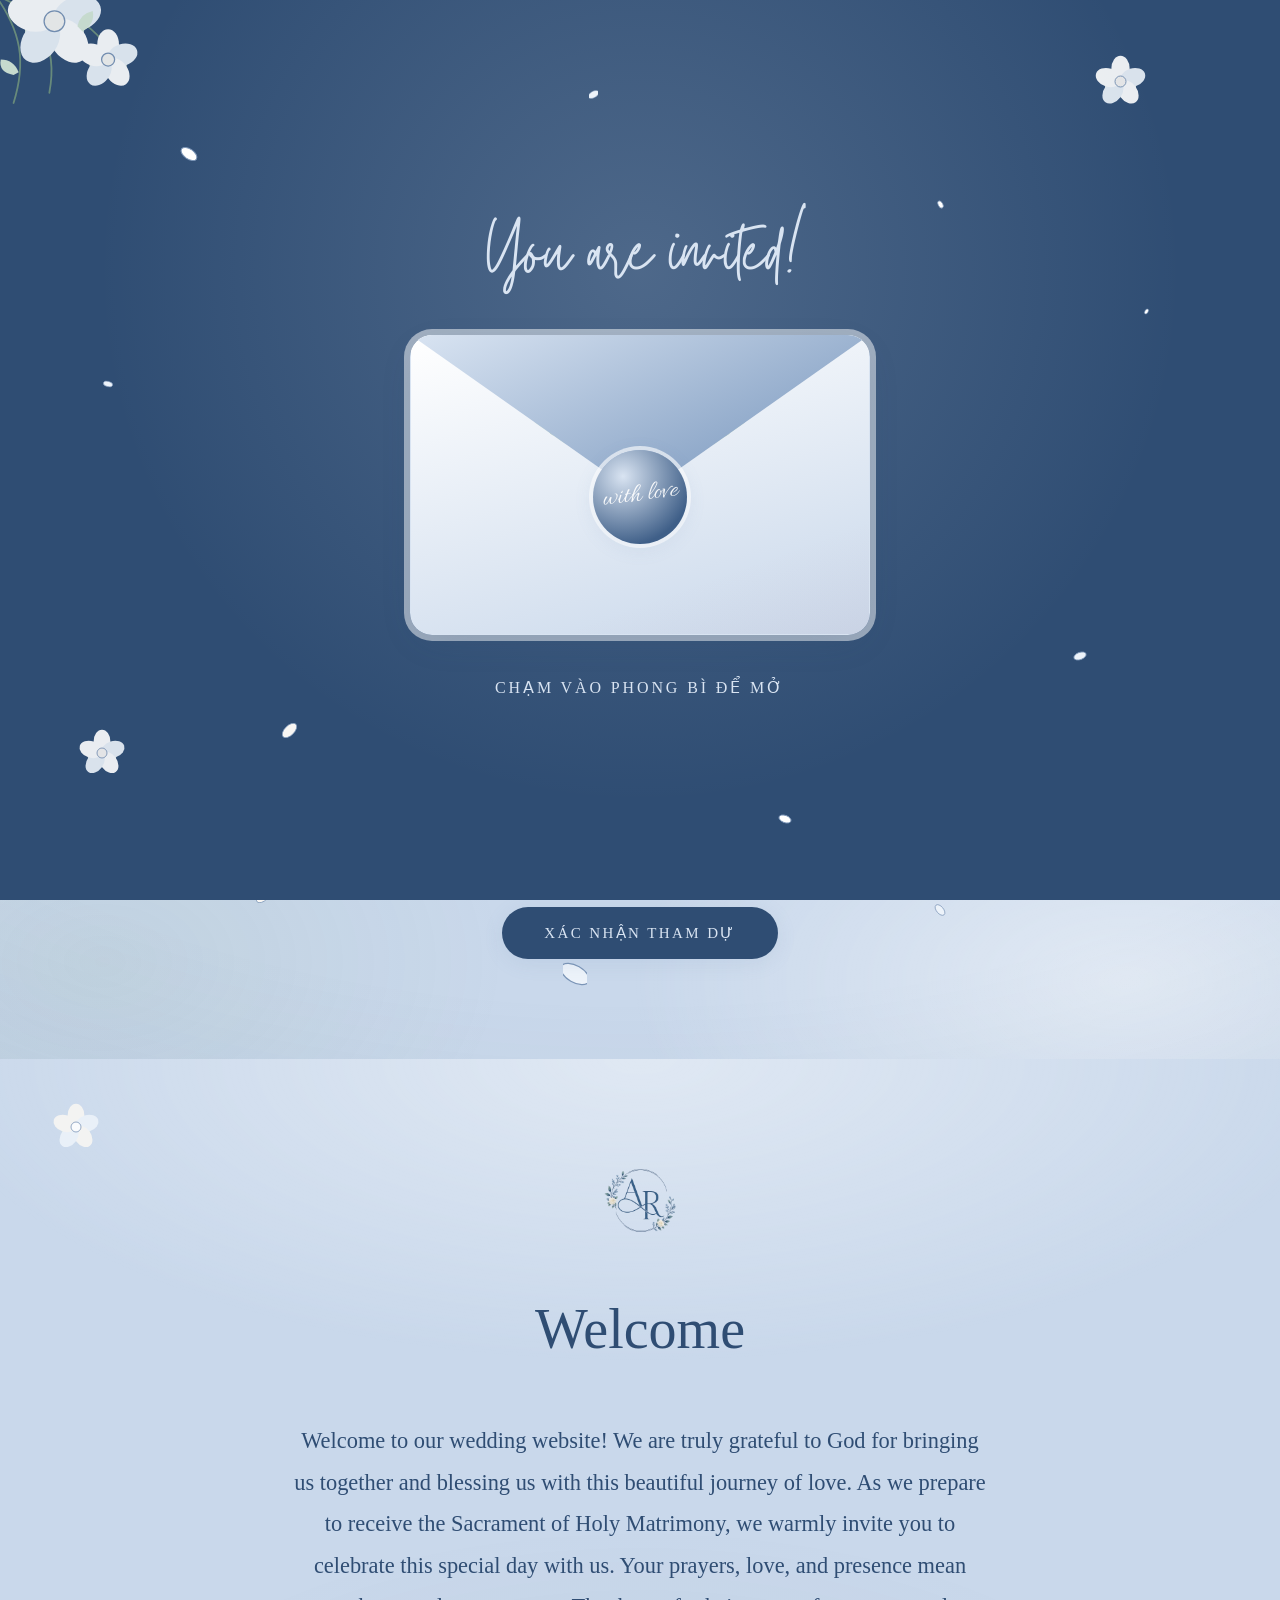
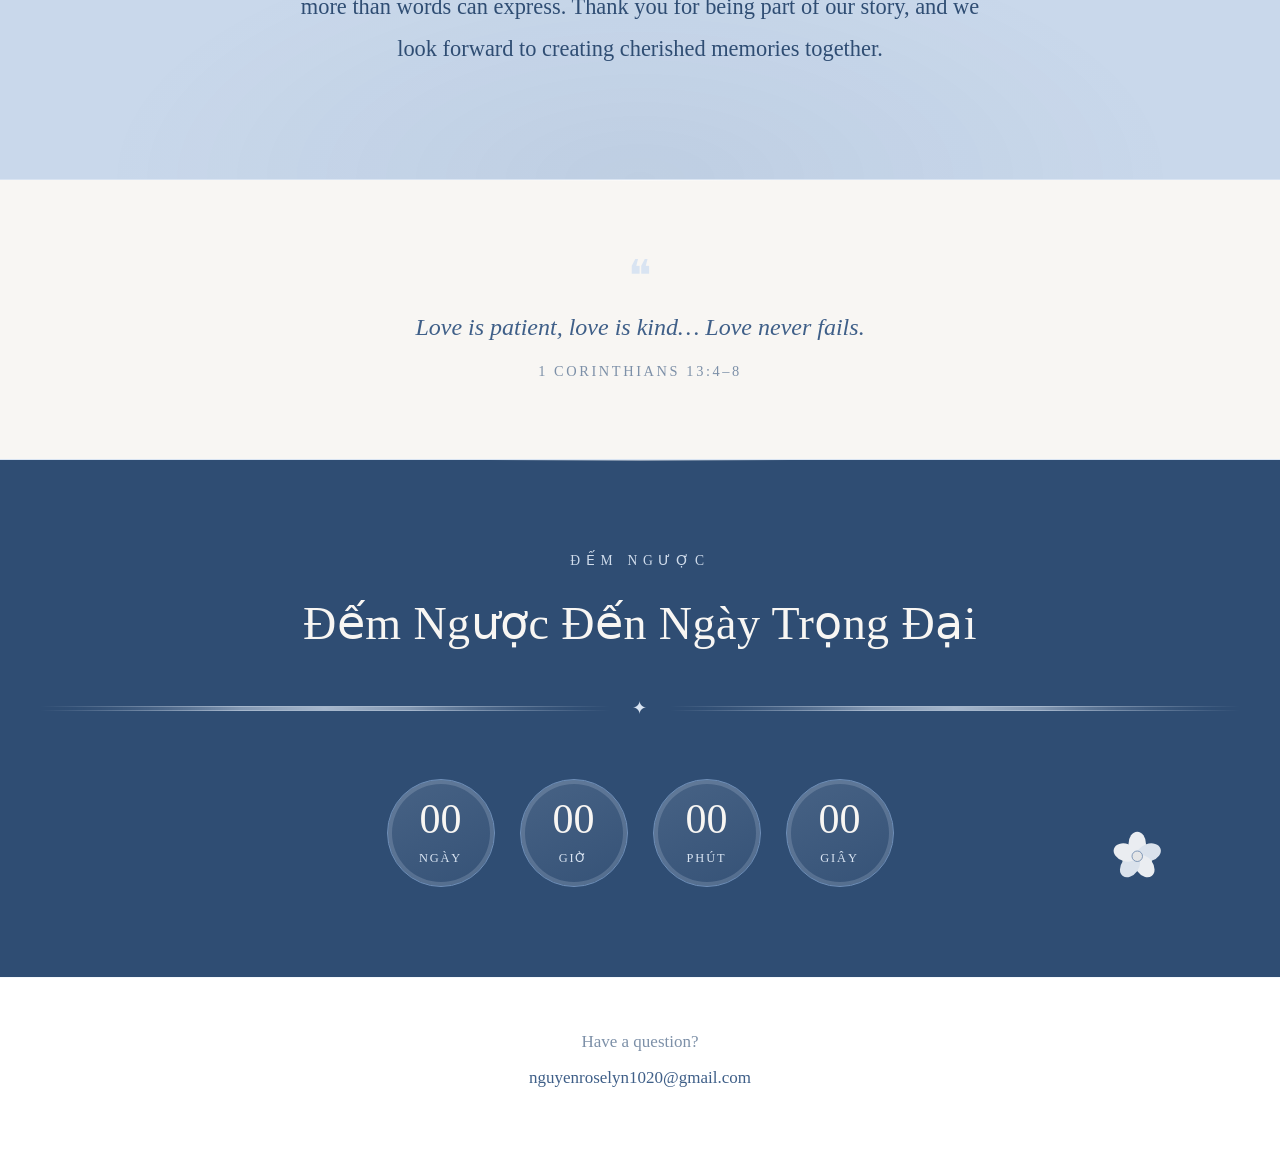
==== commit 32c42727: "langugage updaet" ====
--- a/index.html
+++ b/index.html
@@ -10,7 +10,7 @@
   <link href="https://fonts.cdnfonts.com/css/aricot-2" rel="stylesheet">
   <link href="https://fonts.cdnfonts.com/css/hello-honey-personal-use" rel="stylesheet">
 
-  <link rel="stylesheet" href="style/main.css?v=12">
+  <link rel="stylesheet" href="style/main.css?v=14">
 
   <style>
     html {
@@ -227,7 +227,7 @@
           </div>
           <div class="envelope-flap"></div>
         </div>
-        <div class="envelope-seal"><span>with<br>love</span></div>
+        <div class="envelope-seal"><span data-vi="thương mến" data-en="with love">with love</span></div>
       </div>
       <p class="envelope-hint" id="envelope-hint" data-vi="Chạm vào phong bì để mở" data-en="Tap the envelope to open">Chạm vào phong bì để mở</p>
     </div>
@@ -564,7 +564,7 @@
           <div class="detail-icon">✦</div>
           <p class="detail-eyebrow" data-vi="Ngày 5 Tháng 12, 2026" data-en="December 5, 2026">December 5, 2026</p>
           <h3 class="detail-title" data-vi="Thánh lễ" data-en="Mass">Thánh lễ</h3>
-          <p class="detail-time">2:00 PM</p>
+          <p class="detail-time" data-vi="2:00 Chiều" data-en="2:00 PM">2:00 PM</p>
           <p class="detail-place" data-vi="Giáo Xứ Các Thánh Tử Đạo Việt Nam" data-en="Vietnamese Martyrs Parish">Vietnamese Martyrs Parish</p>
           <p class="detail-address">8181 Florin Rd., Sacramento, California 95828</p>
         </div>
@@ -572,7 +572,7 @@
           <div class="detail-icon">✦</div>
           <p class="detail-eyebrow" data-vi="Ngày 5 Tháng 12, 2026" data-en="December 5, 2026">December 5, 2026</p>
           <h3 class="detail-title" data-vi="Tiệc cưới" data-en="Reception">Tiệc cưới</h3>
-          <p class="detail-time">6:00 PM</p>
+          <p class="detail-time" data-vi="6:00 Tối" data-en="6:00 PM">6:00 PM</p>
           <p class="detail-place">New Happy Garden</p>
           <p class="detail-address">5731 Stockton Blvd, Sacramento, CA 95824</p>
         </div>
@@ -665,6 +665,6 @@
 
   <div class="toast" id="toast"></div>
 
-  <script src="main.js?v=12"></script>
+  <script src="main.js?v=14"></script>
 </body>
 </html>
--- a/style/main.css
+++ b/style/main.css
@@ -1693,7 +1693,1721 @@
   text-transform: uppercase;
   text-align: center;
   transition: opacity 0.4s ease;
-}
+}/* ── SELF-HOSTED FONTS ─────────────────────────────────────────────────────── */
+@font-face {
+  font-family: 'Cormorant Garamond';
+  font-style: normal;
+  font-display: swap;
+  font-weight: 300;
+  src: url('../fonts/cormorant-garamond-vietnamese-300-normal.woff2') format('woff2');
+  unicode-range: U+0102-0103,U+0110-0111,U+0128-0129,U+0168-0169,U+01A0-01A1,U+01AF-01B0,U+0300-0301,U+0303-0304,U+0308-0309,U+0323,U+0329,U+1EA0-1EF9,U+20AB;
+}
+
+@font-face {
+  font-family: 'Cormorant Garamond';
+  font-style: normal;
+  font-display: swap;
+  font-weight: 300;
+  src: url('../fonts/cormorant-garamond-latin-ext-300-normal.woff2') format('woff2');
+  unicode-range: U+0100-02BA,U+02BD-02C5,U+02C7-02CC,U+02CE-02D7,U+02DD-02FF,U+0304,U+0308,U+0329,U+1D00-1DBF,U+1E00-1E9F,U+1EF2-1EFF,U+2020,U+20A0-20AB,U+20AD-20C0,U+2113,U+2C60-2C7F,U+A720-A7FF;
+}
+
+@font-face {
+  font-family: 'Cormorant Garamond';
+  font-style: normal;
+  font-display: swap;
+  font-weight: 300;
+  src: url('../fonts/cormorant-garamond-latin-300-normal.woff2') format('woff2');
+  unicode-range: U+0000-00FF,U+0131,U+0152-0153,U+02BB-02BC,U+02C6,U+02DA,U+02DC,U+0304,U+0308,U+0329,U+2000-206F,U+20AC,U+2122,U+2191,U+2193,U+2212,U+2215,U+FEFF,U+FFFD;
+}
+
+@font-face {
+  font-family: 'Cormorant Garamond';
+  font-style: normal;
+  font-display: swap;
+  font-weight: 400;
+  src: url('../fonts/cormorant-garamond-vietnamese-400-normal.woff2') format('woff2');
+  unicode-range: U+0102-0103,U+0110-0111,U+0128-0129,U+0168-0169,U+01A0-01A1,U+01AF-01B0,U+0300-0301,U+0303-0304,U+0308-0309,U+0323,U+0329,U+1EA0-1EF9,U+20AB;
+}
+
+@font-face {
+  font-family: 'Cormorant Garamond';
+  font-style: normal;
+  font-display: swap;
+  font-weight: 400;
+  src: url('../fonts/cormorant-garamond-latin-ext-400-normal.woff2') format('woff2');
+  unicode-range: U+0100-02BA,U+02BD-02C5,U+02C7-02CC,U+02CE-02D7,U+02DD-02FF,U+0304,U+0308,U+0329,U+1D00-1DBF,U+1E00-1E9F,U+1EF2-1EFF,U+2020,U+20A0-20AB,U+20AD-20C0,U+2113,U+2C60-2C7F,U+A720-A7FF;
+}
+
+@font-face {
+  font-family: 'Cormorant Garamond';
+  font-style: normal;
+  font-display: swap;
+  font-weight: 400;
+  src: url('../fonts/cormorant-garamond-latin-400-normal.woff2') format('woff2');
+  unicode-range: U+0000-00FF,U+0131,U+0152-0153,U+02BB-02BC,U+02C6,U+02DA,U+02DC,U+0304,U+0308,U+0329,U+2000-206F,U+20AC,U+2122,U+2191,U+2193,U+2212,U+2215,U+FEFF,U+FFFD;
+}
+
+@font-face {
+  font-family: 'Cormorant Garamond';
+  font-style: normal;
+  font-display: swap;
+  font-weight: 600;
+  src: url('../fonts/cormorant-garamond-vietnamese-600-normal.woff2') format('woff2');
+  unicode-range: U+0102-0103,U+0110-0111,U+0128-0129,U+0168-0169,U+01A0-01A1,U+01AF-01B0,U+0300-0301,U+0303-0304,U+0308-0309,U+0323,U+0329,U+1EA0-1EF9,U+20AB;
+}
+
+@font-face {
+  font-family: 'Cormorant Garamond';
+  font-style: normal;
+  font-display: swap;
+  font-weight: 600;
+  src: url('../fonts/cormorant-garamond-latin-ext-600-normal.woff2') format('woff2');
+  unicode-range: U+0100-02BA,U+02BD-02C5,U+02C7-02CC,U+02CE-02D7,U+02DD-02FF,U+0304,U+0308,U+0329,U+1D00-1DBF,U+1E00-1E9F,U+1EF2-1EFF,U+2020,U+20A0-20AB,U+20AD-20C0,U+2113,U+2C60-2C7F,U+A720-A7FF;
+}
+
+@font-face {
+  font-family: 'Cormorant Garamond';
+  font-style: normal;
+  font-display: swap;
+  font-weight: 600;
+  src: url('../fonts/cormorant-garamond-latin-600-normal.woff2') format('woff2');
+  unicode-range: U+0000-00FF,U+0131,U+0152-0153,U+02BB-02BC,U+02C6,U+02DA,U+02DC,U+0304,U+0308,U+0329,U+2000-206F,U+20AC,U+2122,U+2191,U+2193,U+2212,U+2215,U+FEFF,U+FFFD;
+}
+
+@font-face {
+  font-family: 'Cormorant Garamond';
+  font-style: italic;
+  font-display: swap;
+  font-weight: 300;
+  src: url('../fonts/cormorant-garamond-vietnamese-300-italic.woff2') format('woff2');
+  unicode-range: U+0102-0103,U+0110-0111,U+0128-0129,U+0168-0169,U+01A0-01A1,U+01AF-01B0,U+0300-0301,U+0303-0304,U+0308-0309,U+0323,U+0329,U+1EA0-1EF9,U+20AB;
+}
+
+@font-face {
+  font-family: 'Cormorant Garamond';
+  font-style: italic;
+  font-display: swap;
+  font-weight: 300;
+  src: url('../fonts/cormorant-garamond-latin-ext-300-italic.woff2') format('woff2');
+  unicode-range: U+0100-02BA,U+02BD-02C5,U+02C7-02CC,U+02CE-02D7,U+02DD-02FF,U+0304,U+0308,U+0329,U+1D00-1DBF,U+1E00-1E9F,U+1EF2-1EFF,U+2020,U+20A0-20AB,U+20AD-20C0,U+2113,U+2C60-2C7F,U+A720-A7FF;
+}
+
+@font-face {
+  font-family: 'Cormorant Garamond';
+  font-style: italic;
+  font-display: swap;
+  font-weight: 300;
+  src: url('../fonts/cormorant-garamond-latin-300-italic.woff2') format('woff2');
+  unicode-range: U+0000-00FF,U+0131,U+0152-0153,U+02BB-02BC,U+02C6,U+02DA,U+02DC,U+0304,U+0308,U+0329,U+2000-206F,U+20AC,U+2122,U+2191,U+2193,U+2212,U+2215,U+FEFF,U+FFFD;
+}
+
+@font-face {
+  font-family: 'Cormorant Garamond';
+  font-style: italic;
+  font-display: swap;
+  font-weight: 400;
+  src: url('../fonts/cormorant-garamond-vietnamese-400-italic.woff2') format('woff2');
+  unicode-range: U+0102-0103,U+0110-0111,U+0128-0129,U+0168-0169,U+01A0-01A1,U+01AF-01B0,U+0300-0301,U+0303-0304,U+0308-0309,U+0323,U+0329,U+1EA0-1EF9,U+20AB;
+}
+
+@font-face {
+  font-family: 'Cormorant Garamond';
+  font-style: italic;
+  font-display: swap;
+  font-weight: 400;
+  src: url('../fonts/cormorant-garamond-latin-ext-400-italic.woff2') format('woff2');
+  unicode-range: U+0100-02BA,U+02BD-02C5,U+02C7-02CC,U+02CE-02D7,U+02DD-02FF,U+0304,U+0308,U+0329,U+1D00-1DBF,U+1E00-1E9F,U+1EF2-1EFF,U+2020,U+20A0-20AB,U+20AD-20C0,U+2113,U+2C60-2C7F,U+A720-A7FF;
+}
+
+@font-face {
+  font-family: 'Cormorant Garamond';
+  font-style: italic;
+  font-display: swap;
+  font-weight: 400;
+  src: url('../fonts/cormorant-garamond-latin-400-italic.woff2') format('woff2');
+  unicode-range: U+0000-00FF,U+0131,U+0152-0153,U+02BB-02BC,U+02C6,U+02DA,U+02DC,U+0304,U+0308,U+0329,U+2000-206F,U+20AC,U+2122,U+2191,U+2193,U+2212,U+2215,U+FEFF,U+FFFD;
+}
+
+@font-face {
+  font-family: 'Jost';
+  font-style: normal;
+  font-display: swap;
+  font-weight: 300;
+  src: url('../fonts/jost-latin-ext-300-normal.woff2') format('woff2');
+  unicode-range: U+0100-02BA,U+02BD-02C5,U+02C7-02CC,U+02CE-02D7,U+02DD-02FF,U+0304,U+0308,U+0329,U+1D00-1DBF,U+1E00-1E9F,U+1EF2-1EFF,U+2020,U+20A0-20AB,U+20AD-20C0,U+2113,U+2C60-2C7F,U+A720-A7FF;
+}
+
+@font-face {
+  font-family: 'Jost';
+  font-style: normal;
+  font-display: swap;
+  font-weight: 300;
+  src: url('../fonts/jost-latin-300-normal.woff2') format('woff2');
+  unicode-range: U+0000-00FF,U+0131,U+0152-0153,U+02BB-02BC,U+02C6,U+02DA,U+02DC,U+0304,U+0308,U+0329,U+2000-206F,U+20AC,U+2122,U+2191,U+2193,U+2212,U+2215,U+FEFF,U+FFFD;
+}
+
+@font-face {
+  font-family: 'Jost';
+  font-style: normal;
+  font-display: swap;
+  font-weight: 400;
+  src: url('../fonts/jost-latin-ext-400-normal.woff2') format('woff2');
+  unicode-range: U+0100-02BA,U+02BD-02C5,U+02C7-02CC,U+02CE-02D7,U+02DD-02FF,U+0304,U+0308,U+0329,U+1D00-1DBF,U+1E00-1E9F,U+1EF2-1EFF,U+2020,U+20A0-20AB,U+20AD-20C0,U+2113,U+2C60-2C7F,U+A720-A7FF;
+}
+
+@font-face {
+  font-family: 'Jost';
+  font-style: normal;
+  font-display: swap;
+  font-weight: 400;
+  src: url('../fonts/jost-latin-400-normal.woff2') format('woff2');
+  unicode-range: U+0000-00FF,U+0131,U+0152-0153,U+02BB-02BC,U+02C6,U+02DA,U+02DC,U+0304,U+0308,U+0329,U+2000-206F,U+20AC,U+2122,U+2191,U+2193,U+2212,U+2215,U+FEFF,U+FFFD;
+}
+
+@font-face {
+  font-family: 'Jost';
+  font-style: normal;
+  font-display: swap;
+  font-weight: 500;
+  src: url('../fonts/jost-latin-ext-500-normal.woff2') format('woff2');
+  unicode-range: U+0100-02BA,U+02BD-02C5,U+02C7-02CC,U+02CE-02D7,U+02DD-02FF,U+0304,U+0308,U+0329,U+1D00-1DBF,U+1E00-1E9F,U+1EF2-1EFF,U+2020,U+20A0-20AB,U+20AD-20C0,U+2113,U+2C60-2C7F,U+A720-A7FF;
+}
+
+@font-face {
+  font-family: 'Jost';
+  font-style: normal;
+  font-display: swap;
+  font-weight: 500;
+  src: url('../fonts/jost-latin-500-normal.woff2') format('woff2');
+  unicode-range: U+0000-00FF,U+0131,U+0152-0153,U+02BB-02BC,U+02C6,U+02DA,U+02DC,U+0304,U+0308,U+0329,U+2000-206F,U+20AC,U+2122,U+2191,U+2193,U+2212,U+2215,U+FEFF,U+FFFD;
+}
+
+@font-face {
+  font-family: 'Allura';
+  font-style: normal;
+  font-display: swap;
+  font-weight: 400;
+  src: url('../fonts/allura-vietnamese-400-normal.woff2') format('woff2');
+  unicode-range: U+0102-0103,U+0110-0111,U+0128-0129,U+0168-0169,U+01A0-01A1,U+01AF-01B0,U+0300-0301,U+0303-0304,U+0308-0309,U+0323,U+0329,U+1EA0-1EF9,U+20AB;
+}
+
+@font-face {
+  font-family: 'Allura';
+  font-style: normal;
+  font-display: swap;
+  font-weight: 400;
+  src: url('../fonts/allura-latin-ext-400-normal.woff2') format('woff2');
+  unicode-range: U+0100-02BA,U+02BD-02C5,U+02C7-02CC,U+02CE-02D7,U+02DD-02FF,U+0304,U+0308,U+0329,U+1D00-1DBF,U+1E00-1E9F,U+1EF2-1EFF,U+2020,U+20A0-20AB,U+20AD-20C0,U+2113,U+2C60-2C7F,U+A720-A7FF;
+}
+
+@font-face {
+  font-family: 'Allura';
+  font-style: normal;
+  font-display: swap;
+  font-weight: 400;
+  src: url('../fonts/allura-latin-400-normal.woff2') format('woff2');
+  unicode-range: U+0000-00FF,U+0131,U+0152-0153,U+02BB-02BC,U+02C6,U+02DA,U+02DC,U+0304,U+0308,U+0329,U+2000-206F,U+20AC,U+2122,U+2191,U+2193,U+2212,U+2215,U+FEFF,U+FFFD;
+}
+@font-face {
+  font-family: 'Twister';
+  src: url('../fonts/Twister.ttf') format('truetype');
+}
+
+/* ── RESET & VARIABLES ─────────────────────────────────────────────────────── */
+*, *::before, *::after { margin: 0; padding: 0; box-sizing: border-box; }
+
+:root {
+  --cream:            #f8f6f3;
+  --blue:             #6f8fb8;
+  --blue-light:       #d9e4f2;
+  --blue-dark:        #3f5f88;
+  --rose:             #7b95b7;
+  --rose-light:       #edf3fa;
+  --sage:             #7a9e7e;
+  --sage-light:       #d8ead9;
+  --navy:             #2f4d73;
+  --mid:              #7d90a8;
+  --light:            #f4f8fc;
+  --white:            #ffffff;
+  --dusty-blue:       #c9d8eb;
+  --dusty-blue-deep:  #9eb7d6;
+  --dusty-blue-pale:  #eef4fb;
+  --font-display: 'hello honey - Personal Use', 'Allura', cursive;
+  --font-twister: 'apricot-2', 'Allura', cursive;
+  --font-welcome: 'Twister', 'hello honey - Personal Use', 'Allura', cursive;
+  --font-accent:  'Allura', cursive;
+  --font-heading: 'Cormorant Garamond', serif;
+  --font-body:    'Jost', sans-serif;
+  --radius:     8px;
+  --radius-lg:  20px;
+  --shadow:     0 10px 40px -12px rgba(47,77,115,0.18);
+  --shadow-soft:0 4px 20px rgba(111,143,184,0.12);
+}
+
+html { scroll-behavior: smooth; }
+body {
+  background: var(--dusty-blue);
+  color: var(--navy);
+  font-family: var(--font-body);
+  font-size: 1rem;
+  line-height: 1.65;
+  min-height: 100vh;
+  overflow-x: hidden;
+  -webkit-font-smoothing: antialiased;
+}
+
+.form-card, .lookup-card, .detail-card, .stat-card, .table-card {
+  position: relative;
+  border-radius: var(--radius-lg);
+  box-shadow: 0 0 0 6px var(--white), 0 0 0 7px var(--blue-light), var(--shadow-soft);
+}
+
+/* ── NAV ────────────────────────────────────────────────────────────────────── */
+#navbar {
+  background: var(--dusty-blue-pale);
+  padding: 1rem 2rem;
+  display: flex;
+  align-items: center;
+  justify-content: space-between;
+  position: sticky;
+  top: 0;
+  z-index: 200;
+  gap: 1rem;
+  box-shadow: 0 2px 24px rgba(0,0,0,0.15);
+}
+.nav-logo {
+  display: flex;
+  align-items: center;
+  white-space: nowrap;
+}
+.nav-logo-mark {
+  width: 46px;
+  height: 46px;
+  display: block;
+  background: rgba(255,255,255,0.92);
+  border-radius: 50%;
+  padding: 5px;
+  object-fit: contain;
+}
+.nav-links { display: flex; gap: 0.15rem; flex-wrap: wrap; }
+.nav-links button {
+  background: none;
+  border: none;
+  color: var(--navy);
+  font-family: var(--font-body);
+  font-size: 0.72rem;
+  letter-spacing: 0.14em;
+  text-transform: uppercase;
+  cursor: pointer;
+  padding: 0.5rem 0.9rem;
+  opacity: 0.65;
+  transition: opacity 0.25s, color 0.25s;
+  border-bottom: 1px solid transparent;
+  position: relative;
+}
+.nav-links button::after {
+  content: '';
+  position: absolute;
+  left: 50%;
+  right: 50%;
+  bottom: -1px;
+  height: 1px;
+  background: var(--blue-dark);
+  transition: left 0.25s ease, right 0.25s ease;
+}
+.nav-links button:hover  { opacity: 1; }
+.nav-links button:hover::after { left: 0.9rem; right: 0.9rem; }
+.nav-links button.active { opacity: 1; color: var(--navy); font-weight: 500; }
+.nav-links button.active::after { left: 0.9rem; right: 0.9rem; }
+.nav-right {
+  display: flex;
+  align-items: center;
+  gap: 0.9rem;
+  margin-left: auto;
+}
+.lang-toggle {
+  display: flex;
+  align-items: center;
+  gap: 0.3rem;
+}
+.lang-btn {
+  background: none;
+  border: none;
+  color: var(--navy);
+  font-family: var(--font-body);
+  font-size: 0.7rem;
+  letter-spacing: 0.12em;
+  cursor: pointer;
+  padding: 0.3rem 0.45rem;
+  opacity: 0.55;
+  transition: opacity 0.2s;
+}
+.lang-btn.active { opacity: 1; font-weight: 500; }
+.lang-btn:hover { opacity: 0.85; }
+.lang-sep { color: var(--blue-dark); font-size: 0.65rem; opacity: 0.5; }
+.nav-hamburger {
+  display: none;
+  background: none;
+  border: none;
+  color: var(--navy);
+  font-size: 1.4rem;
+  cursor: pointer;
+}
+
+/* ── PAGE WRAPPER ────────────────────────────────────────────────────────────── */
+.page { display: none; }
+.page.active { display: block; animation: pageIn 0.75s cubic-bezier(0.22, 1, 0.36, 1) both; }
+@keyframes pageIn {
+  from { opacity: 0; transform: translateY(22px) scale(0.995); }
+  to   { opacity: 1; transform: translateY(0) scale(1); }
+}
+
+/* each section on a page eases in just behind the one above it */
+.page.active > section,
+.page.active > .page-header,
+.page.active > div {
+  animation: sectionIn 0.8s cubic-bezier(0.22, 1, 0.36, 1) both;
+}
+.page.active > *:nth-child(1) { animation-delay: 0.04s; }
+.page.active > *:nth-child(2) { animation-delay: 0.12s; }
+.page.active > *:nth-child(3) { animation-delay: 0.20s; }
+.page.active > *:nth-child(4) { animation-delay: 0.28s; }
+.page.active > *:nth-child(n+5) { animation-delay: 0.34s; }
+
+@keyframes sectionIn {
+  from { opacity: 0; transform: translateY(26px); }
+  to   { opacity: 1; transform: translateY(0); }
+}
+
+/* a soft hairline flourish where one section meets the next */
+.welcome-section, .verse-section, .details-section,
+.countdown-section, .story-section, .gallery-section {
+  position: relative;
+}
+.verse-section::before,
+.countdown-section::before,
+.details-section::before {
+  content: '';
+  position: absolute;
+  top: 0; left: 50%;
+  transform: translateX(-50%);
+  width: min(300px, 60%);
+  height: 1px;
+  background: linear-gradient(90deg, transparent, rgba(255,255,255,0.55), transparent);
+  opacity: 0.8;
+}
+
+@media (prefers-reduced-motion: reduce) {
+  .page.active,
+  .page.active > section,
+  .page.active > .page-header,
+  .page.active > div { animation: none !important; }
+}
+
+/* ── HERO ────────────────────────────────────────────────────────────────────── */
+.hero {
+  min-height: calc(100vh - 64px);
+  display: flex;
+  align-items: center;
+  justify-content: center;
+  text-align: center;
+  padding: 5rem 2rem;
+  position: relative;
+  background:
+    radial-gradient(ellipse 60% 45% at 12% 8%,  rgba(255,255,255,0.5), transparent 70%),
+    radial-gradient(ellipse 55% 40% at 88% 92%, rgba(255,255,255,0.45), transparent 70%),
+    radial-gradient(ellipse 40% 35% at 90% 12%, rgba(201,123,123,0.10), transparent 70%),
+    radial-gradient(ellipse 45% 40% at 8% 90%,  rgba(122,158,126,0.10), transparent 70%),
+    radial-gradient(ellipse 120% 80% at 50% 50%, transparent 55%, rgba(47,77,115,0.10)),
+    var(--dusty-blue);
+  overflow: hidden;
+}
+.hero-bg-pattern { display: none; }
+
+.hero-bloom {
+  position: absolute;
+  z-index: 0;
+  pointer-events: none;
+  opacity: 0.9;
+  animation: bloomSettle 1.4s cubic-bezier(0.22, 1, 0.36, 1) both;
+}
+.hero-bloom--tl { top: -18px; left: -18px; width: min(220px, 34vw); transform-origin: top left; }
+.hero-bloom--br { bottom: -18px; right: -18px; width: min(220px, 34vw); transform: scale(-1); transform-origin: bottom right; animation-name: bloomSettleFlip; }
+.hero-bloom--tr { top: 8%; right: 5%; width: min(130px, 18vw); animation-delay: 0.15s; }
+.hero-bloom--bl { bottom: 10%; left: 5%; width: min(115px, 16vw); animation-delay: 0.3s; }
+.hero-bloom--mid-left  { top: 42%; left: 2%;  width: min(95px, 13vw); animation-delay: 0.45s; }
+.hero-bloom--mid-right { top: 58%; right: 3%; width: min(100px, 14vw); animation-delay: 0.6s; }
+@keyframes bloomSettle {
+  from { opacity: 0; transform: scale(0.85) rotate(-4deg); }
+  to   { opacity: 0.9; transform: scale(1) rotate(0deg); }
+}
+@keyframes bloomSettleFlip {
+  from { opacity: 0; transform: scale(-0.85, 0.85) rotate(4deg); }
+  to   { opacity: 0.9; transform: scale(-1, 1) rotate(0deg); }
+}
+.hero-petal {
+  position: absolute;
+  z-index: 0;
+  pointer-events: none;
+  animation: petalFloat 7s ease-in-out infinite;
+}
+.hero-petal--1 { top: 22%; left: 9%;  width: 18px; animation-delay: 0s; }
+.hero-petal--2 { top: 68%; right: 11%; width: 14px; animation-delay: 2.2s; }
+.hero-petal--3 { top: 14%; right: 22%; width: 11px; animation-delay: 4.1s; }
+.hero-petal--4 { bottom: 16%; left: 20%; width: 15px; animation-delay: 1.4s; }
+.hero-petal--5 { top: 46%; left: 6%;   width: 12px; animation-delay: 3.4s; }
+.hero-petal--6 { top: 36%; right: 8%;  width: 11px; animation-delay: 5.2s; }
+.hero-petal--7 { top: 78%; left: 28%;  width: 13px; animation-delay: 2.8s; }
+.hero-petal--8 { top: 8%;  left: 32%;  width: 12px; animation-delay: 4.6s; }
+.hero-petal--9 { top: 84%; right: 26%; width: 14px; animation-delay: 1.1s; }
+.hero-petal--10 { top: 58%; left: 16%;  width: 22px; animation-delay: 3.9s; }
+.hero-petal--11 { top: 4%;  right: 30%; width: 10px; animation-delay: 0.5s; }
+.hero-petal--12 { top: 64%; right: 34%; width: 9px;  animation-delay: 5.6s; }
+.hero-petal--13 { top: 90%; left: 44%;  width: 24px; animation-delay: 2.1s; }
+.hero-petal--14 { top: 30%; left: 44%;  width: 8px;  animation-delay: 4.0s; }
+@keyframes petalFloat {
+  0%, 100% { transform: translateY(0) rotate(0deg); }
+  50%      { transform: translateY(-14px) rotate(12deg); }
+}
+@media (prefers-reduced-motion: reduce) {
+  .hero-bloom, .hero-petal { animation: none; }
+}
+@media (max-width: 640px) {
+  .hero-bloom--tr, .hero-bloom--bl, .hero-bloom--mid-left, .hero-bloom--mid-right { display: none; }
+  .hero-petal--5, .hero-petal--6, .hero-petal--8, .hero-petal--9, .hero-petal--11, .hero-petal--12, .hero-petal--14 { display: none; }
+}
+.hero-content { position: relative; z-index: 1; max-width: 1100px; }
+.hero-eyebrow {
+  font-size: 0.72rem;
+  letter-spacing: 0.4em;
+  text-transform: uppercase;
+  color: var(--blue);
+  margin-bottom: 2.25rem;
+}
+.hero-names { display: flex; flex-direction: column; align-items: center; width: 100%; }
+.saint-name {
+  font-family: var(--font-header);
+  font-size: 1.15rem;
+  letter-spacing: 0.35em;
+  text-transform: uppercase;
+  color: var(--blue-dark);
+  margin-bottom: -0.4rem;
+}
+.bride-name {
+  font-family: var(--font-names);
+  font-size: clamp(1.25rem, 7.2vw, 4.5rem);
+  font-weight: 400;
+  color: var(--navy);
+  line-height: 1.25;
+  white-space: nowrap;
+}
+.bride-viet {
+  display: block;
+  font-family: var(--font-names);
+  font-size: clamp(1.4rem, 3vw, 1.85rem);
+  color: var(--mid);
+  letter-spacing: 0.02em;
+  margin-top: 0.1rem;
+}
+.ampersand {
+  display: block;
+  font-family: var(--font-names);
+  font-size: clamp(2.4rem, 6vw, 3.6rem);
+  color: var(--blue);
+  margin: 0.2rem 0;
+}
+.groom-name {
+  font-family: var(--font-names);
+  font-size: clamp(1.25rem, 7.2vw, 4.5rem);
+  font-weight: 400;
+  color: var(--navy);
+  line-height: 1.25;
+  white-space: nowrap;
+}
+.hero-divider {
+  display: flex;
+  align-items: center;
+  gap: 1rem;
+  margin: 2rem auto;
+  max-width: 260px;
+}
+.hero-divider::before, .hero-divider::after {
+  content: '';
+  flex: 1;
+  height: 1px;
+  background: linear-gradient(90deg, transparent, var(--blue-light), transparent);
+}
+.hero-divider span { color: var(--blue); font-size: 1rem; }
+.hero-sub    { font-family: var(--font-heading); font-size: 1.1rem; font-style: italic; color: var(--mid); max-width: 480px; margin: 0 auto; }
+.hero-sub-en { font-size: 0.82rem; letter-spacing: 0.06em; color: var(--mid); margin-top: 0.4rem; }
+.hero-actions { display: flex; gap: 1.1rem; margin-top: 2.75rem; flex-wrap: wrap; justify-content: center; }
+
+/* ── WELCOME SECTION ─────────────────────────────────────────────────────────── */
+.welcome-section {
+  background:
+    radial-gradient(ellipse 80% 60% at 50% 0%, rgba(255,255,255,0.42), transparent 70%),
+    radial-gradient(ellipse 60% 50% at 50% 100%, rgba(47,77,115,0.07), transparent 70%),
+    var(--dusty-blue);
+  padding: 5rem 2rem 5.5rem;
+  text-align: center;
+  position: relative;
+  overflow: hidden;
+}
+.welcome-logo { width: 84px; height: 84px; margin: 0 auto 2rem; display: block; object-fit: contain; }
+.welcome-title {
+  font-family: var(--font-welcome);
+  font-size: clamp(2rem, 5vw, 2.8rem);
+  font-weight: 400;
+  color: var(--navy);
+  margin-bottom: 2.25rem;
+}
+.welcome-title-vi { display: none; }
+.welcome-text {
+  max-width: 700px;
+  margin: 0 auto 2.25rem;
+  font-family: var(--font-heading);
+  font-size: 1.12rem;
+  line-height: 1.85;
+  color: var(--navy);
+}
+.welcome-text:last-child { margin-bottom: 0; }
+
+/* ── FAVORITE VERSE ───────────────────────────────────────────────────────────── */
+.verse-section {
+  background: var(--cream);
+  padding: 3.75rem 2rem;
+  text-align: center;
+  border-top: 1px solid var(--blue-light);
+  border-bottom: 1px solid var(--blue-light);
+}
+.verse-mark {
+  font-family: Georgia, serif;
+  font-size: 2.2rem;
+  color: var(--blue-light);
+  line-height: 1;
+  margin-bottom: 0.4rem;
+}
+.verse-text {
+  max-width: 560px;
+  margin: 0 auto 0.6rem;
+  font-family: var(--font-heading);
+  font-style: italic;
+  font-size: 1.2rem;
+  line-height: 1.7;
+  color: var(--blue-dark);
+}
+.verse-ref {
+  font-size: 0.72rem;
+  letter-spacing: 0.18em;
+  text-transform: uppercase;
+  color: var(--mid);
+}
+
+/* ── HOME SECTIONS (details / countdown / story) ───────────────────────────── */
+.section-eyebrow {
+  position: relative;
+  z-index: 1;
+  font-size: 0.68rem;
+  letter-spacing: 0.42em;
+  text-transform: uppercase;
+  color: var(--blue);
+  margin-bottom: 0.7rem;
+  opacity: 0.95;
+}
+.section-title {
+  position: relative;
+  z-index: 1;
+  font-family: var(--font-header);
+  font-size: 2.3rem;
+  font-weight: 300;
+  color: var(--navy);
+  letter-spacing: 0.01em;
+}
+
+.details-section {
+  background:
+    radial-gradient(ellipse 70% 50% at 50% 0%, var(--dusty-blue-pale), transparent 70%),
+    var(--white);
+  padding: 1rem 2rem 5.5rem;
+  text-align: center;
+  position: relative;
+  overflow: hidden;
+}
+.church-banner {
+  position: relative;
+  z-index: 1;
+  max-width: 780px;
+  margin: 2.25rem auto 0;
+  border-radius: var(--radius-lg);
+  overflow: hidden;
+  box-shadow: 0 0 0 6px var(--white), 0 0 0 7px var(--blue-light), var(--shadow);
+}
+.church-banner img {
+  display: block;
+  width: 100%;
+  height: auto;
+}
+@media (max-width: 640px) {
+  .details-section { padding-left: 1rem; padding-right: 1rem; }
+  .church-banner {
+    max-width: none;
+    margin-left: -1rem;
+    margin-right: -1rem;
+    border-radius: 0;
+    box-shadow: 0 4px 24px rgba(47,77,115,0.15);
+  }
+}
+.details-grid {
+  position: relative;
+  z-index: 1;
+  display: grid;
+  grid-template-columns: repeat(auto-fit, minmax(260px, 1fr));
+  gap: 1.5rem;
+  max-width: 780px;
+  margin: 1.5rem auto 0;
+}
+.detail-card {
+  background: var(--cream);
+  border: 1px solid var(--blue-light);
+  padding: 1.75rem 1.5rem 1.9rem;
+  text-align: center;
+  transition: transform 0.3s ease, box-shadow 0.3s ease;
+}
+.detail-card:hover {
+  transform: translateY(-4px);
+  box-shadow: 0 0 0 6px var(--white), 0 0 0 7px var(--blue), 0 18px 36px -16px rgba(47,77,115,0.28);
+}
+.detail-icon {
+  color: var(--blue);
+  font-size: 0.85rem;
+  margin: 0 auto 0.75rem;
+  opacity: 0.8;
+}
+.detail-eyebrow {
+  font-size: 0.68rem;
+  letter-spacing: 0.18em;
+  text-transform: uppercase;
+  color: var(--mid);
+  margin-bottom: 0.25rem;
+}
+.detail-title {
+  font-family: var(--font-header);
+  font-size: 1.65rem;
+  font-weight: 400;
+  color: var(--blue-dark);
+  margin-bottom: 0.1rem;
+}
+.detail-time {
+  font-size: 1rem;
+  letter-spacing: 0.08em;
+  color: var(--navy);
+  font-weight: 500;
+  padding-bottom: 0.9rem;
+  margin-bottom: 0.9rem;
+  border-bottom: 1px solid var(--blue-light);
+  max-width: 190px;
+  margin-left: auto;
+  margin-right: auto;
+}
+.detail-place { font-size: 0.9rem; color: var(--navy); }
+.detail-address { font-size: 0.8rem; color: var(--mid); margin-top: 0.2rem; }
+
+.countdown-section {
+  background: var(--navy);
+  padding: 4.5rem 2rem;
+  text-align: center;
+  position: relative;
+  overflow: hidden;
+}
+.section-bloom { position: absolute; z-index: 0; pointer-events: none; opacity: 0.9; }
+.section-bloom--details { top: 6%; left: 4%; width: min(100px, 14vw); }
+.section-bloom--countdown { bottom: 8%; right: 5%; width: min(105px, 15vw); }
+@media (max-width: 640px) {
+  .section-bloom { display: none; }
+}
+.countdown-section .section-eyebrow { color: var(--blue-light); }
+.countdown-section .section-title { color: var(--cream); }
+.countdown-section .divider::before, .countdown-section .divider::after {
+  background: linear-gradient(90deg, transparent, var(--blue-light), transparent);
+}
+.countdown-section .divider span { color: var(--blue-light); }
+.countdown-grid {
+  position: relative;
+  z-index: 1;
+  display: flex;
+  justify-content: center;
+  gap: 1.25rem;
+  flex-wrap: wrap;
+  margin-top: 2.75rem;
+}
+.countdown-box {
+  background: linear-gradient(155deg, rgba(217,228,242,0.14), rgba(255,246,240,0.03));
+  border: 1px solid var(--blue);
+  box-shadow: inset 0 0 0 4px rgba(217,228,242,0.18);
+  border-radius: 50%;
+  aspect-ratio: 1;
+  width: 108px;
+  display: flex;
+  flex-direction: column;
+  align-items: center;
+  justify-content: center;
+  transition: transform 0.3s ease, border-color 0.3s ease, box-shadow 0.3s ease;
+}
+.countdown-box:hover { transform: translateY(-3px); border-color: var(--blue-light); box-shadow: 0 8px 24px -8px rgba(217,228,242,0.35); }
+.countdown-num {
+  font-family: var(--font-heading);
+  font-size: 2.1rem;
+  font-weight: 300;
+  color: var(--cream);
+  line-height: 1.1;
+}
+.countdown-label {
+  font-size: 0.62rem;
+  letter-spacing: 0.15em;
+  text-transform: uppercase;
+  color: var(--blue-light);
+  margin-top: 0.3rem;
+}
+
+.story-section {
+  background:
+    radial-gradient(ellipse 70% 50% at 50% 0%, var(--dusty-blue-pale), transparent 70%),
+    var(--white);
+  padding: 5rem 2rem 5.5rem;
+  text-align: center;
+}
+
+/* ── STORY TIMELINE — text and photos interwoven along one connecting line ─── */
+.story-timeline {
+  position: relative;
+  max-width: 920px;
+  margin: 3.5rem auto 0;
+  text-align: left;
+}
+.story-timeline::before {
+  content: '';
+  position: absolute;
+  top: 6px;
+  bottom: 6px;
+  left: 50%;
+  width: 1px;
+  background: linear-gradient(180deg, transparent, var(--blue-light) 8%, var(--blue-light) 92%, transparent);
+}
+.story-row {
+  position: relative;
+  display: grid;
+  grid-template-columns: 1fr 1fr;
+  align-items: center;
+  gap: 2.75rem;
+  margin-bottom: 3.25rem;
+}
+.story-row:last-child { margin-bottom: 0; }
+.story-row--right .story-row-media { grid-column: 1; order: 1; }
+.story-row--right .story-row-text  { grid-column: 2; order: 2; }
+.story-row--left  .story-row-media { grid-column: 2; order: 2; }
+.story-row--left  .story-row-text  { grid-column: 1; order: 1; }
+.story-row-media {
+  position: relative;
+  border-radius: var(--radius-lg);
+  overflow: hidden;
+  aspect-ratio: 4 / 5;
+  box-shadow: 0 0 0 6px var(--white), 0 0 0 7px var(--blue-light), var(--shadow);
+  transition: transform 0.35s ease, box-shadow 0.35s ease;
+}
+.story-row-media:hover { transform: translateY(-4px); box-shadow: 0 0 0 6px var(--white), 0 0 0 7px var(--blue), 0 16px 32px -14px rgba(47,77,115,0.3); }
+.story-row-img { width: 100%; height: 100%; object-fit: cover; display: block; }
+.story-row-node {
+  position: absolute;
+  left: 50%;
+  top: 50%;
+  transform: translate(-50%, -50%);
+  width: 34px;
+  height: 34px;
+  border-radius: 50%;
+  background: var(--white);
+  border: 1px solid var(--blue-light);
+  color: var(--blue);
+  font-size: 0.85rem;
+  display: flex;
+  align-items: center;
+  justify-content: center;
+  z-index: 2;
+  box-shadow: var(--shadow-soft);
+}
+.story-row-text p {
+  font-family: var(--font-heading);
+  font-size: 1.06rem;
+  line-height: 1.85;
+  color: var(--navy);
+  margin: 0;
+}
+.story-closing {
+  max-width: 640px;
+  margin: 3.5rem auto 0;
+  font-family: var(--font-heading);
+  color: var(--blue-dark);
+  font-style: italic;
+  font-size: 1.15rem;
+  text-align: center;
+}
+.divider.story-gallery-divider {
+  margin: 3.75rem auto 0;
+  max-width: 460px;
+}
+.story-gallery-divider span {
+  color: var(--mid);
+  font-size: 0.68rem;
+  letter-spacing: 0.28em;
+  text-transform: uppercase;
+  white-space: nowrap;
+}
+
+@media (max-width: 820px) {
+  .story-row, .story-row--right .story-row-media, .story-row--right .story-row-text,
+  .story-row--left .story-row-media, .story-row--left .story-row-text {
+    grid-template-columns: 1fr;
+    grid-column: 1;
+    order: unset;
+  }
+  .story-row { display: block; margin-bottom: 3rem; }
+  .story-row-media { margin-bottom: 1.5rem; aspect-ratio: 4 / 3; }
+  .story-timeline::before { display: none; }
+  .story-row-node { display: none; }
+  .story-timeline { padding-left: 0; }
+  .story-row-text { padding-left: 0; }
+}
+.gallery-section {
+  background:
+    radial-gradient(ellipse 70% 50% at 50% 0%, var(--dusty-blue-pale), transparent 70%),
+    var(--white);
+  padding: 5rem 2rem 5.5rem;
+  text-align: center;
+}
+.gallery-placeholder {
+  max-width: 460px;
+  margin: 3rem auto 2rem;
+  padding: 3rem 2rem;
+  background: var(--cream);
+  border: 1px dashed var(--blue-light);
+  border-radius: var(--radius-lg);
+}
+.gallery-placeholder-mark { color: var(--blue); font-size: 1.4rem; margin-bottom: 0.8rem; }
+.gallery-placeholder p:last-child {
+  font-family: var(--font-heading);
+  font-style: italic;
+  font-size: 1.08rem;
+  color: var(--mid);
+}
+.gallery-wrap {
+  max-width: 560px;
+  margin: 3rem auto 0;
+}
+.gallery-stage {
+  position: relative;
+  width: 100%;
+  aspect-ratio: 4 / 3;
+  overflow: hidden;
+  background: var(--light);
+  box-shadow: 0 0 0 6px var(--white), 0 0 0 7px var(--blue-light), var(--shadow);
+}
+.gallery-slide {
+  position: absolute;
+  inset: 0;
+  opacity: 0;
+  transition: opacity 1s ease;
+  pointer-events: none;
+}
+.gallery-slide.active { opacity: 1; pointer-events: auto; }
+.gallery-backdrop {
+  display: none;
+}
+.gallery-photo {
+  position: relative;
+  z-index: 1;
+  width: 100%;
+  height: 100%;
+  object-fit: cover;
+  object-position: center;
+}
+.gallery-arrow {
+  position: absolute;
+  top: 50%;
+  transform: translateY(-50%);
+  z-index: 5;
+  width: 44px;
+  height: 44px;
+  border: none;
+  border-radius: 50%;
+  background: rgba(255,246,240,0.9);
+  color: var(--navy);
+  font-size: 0.95rem;
+  cursor: pointer;
+  display: flex;
+  align-items: center;
+  justify-content: center;
+  transition: background 0.2s ease, transform 0.2s ease;
+  box-shadow: var(--shadow-soft);
+}
+.gallery-arrow:hover { background: var(--cream); transform: translateY(-50%) scale(1.08); }
+.gallery-prev { left: 16px; }
+.gallery-next { right: 16px; }
+
+.gallery-album-cta {
+  text-align: center;
+  margin-top: 2.5rem;
+}
+.gallery-album-cta p {
+  font-family: var(--font-heading);
+  font-style: italic;
+  font-size: 1.05rem;
+  color: var(--mid);
+  margin-bottom: 1.1rem;
+}
+
+@media (max-width: 640px) {
+  .story-section, .gallery-section { padding: 3rem 1.25rem 4rem; }
+  .gallery-arrow { width: 36px; height: 36px; font-size: 0.85rem; }
+}
+
+/* ── CONTACT FOOTER ──────────────────────────────────────────────────────────── */
+.contact-footer {
+  text-align: center;
+  padding: 2.5rem 2rem 3rem;
+  background: var(--white);
+  border-top: 1px solid var(--light);
+}
+.contact-footer p { font-size: 0.85rem; color: var(--mid); margin-bottom: 0.4rem; }
+.contact-footer a { color: var(--blue-dark); font-weight: 500; text-decoration: none; }
+.contact-footer a:hover { text-decoration: underline; }
+
+/* ── PAGE HEADER ────────────────────────────────────────────────────────────── */
+.page-header { max-width: 680px; margin: 0 auto; padding: 3.5rem 2rem 0; text-align: center; position: relative; z-index: 1; }
+.page-title  { font-family: var(--font-header); font-size: 2.5rem; font-weight: 400; }
+.page-sub    { color: var(--mid); font-size: 0.86rem; letter-spacing: 0.06em; margin-top: 0.5rem; }
+.divider { position: relative; z-index: 1; display: flex; align-items: center; gap: 1.1rem; margin: 1.6rem 0; }
+.divider::before, .divider::after {
+  content: '';
+  flex: 1;
+  height: 5px;
+  border-top: 1px solid var(--blue-light);
+  border-bottom: 1px solid var(--blue-light);
+  opacity: 0.7;
+  -webkit-mask-image: linear-gradient(90deg, transparent, #000 35%, #000 65%, transparent);
+  mask-image: linear-gradient(90deg, transparent, #000 35%, #000 65%, transparent);
+}
+.divider span {
+  color: var(--blue);
+  font-size: 0.9rem;
+  letter-spacing: 0.1em;
+}
+
+/* ── BUTTONS ─────────────────────────────────────────────────────────────────── */
+.btn {
+  padding: 0.85rem 2.1rem;
+  font-family: var(--font-body);
+  font-size: 0.75rem;
+  letter-spacing: 0.16em;
+  text-transform: uppercase;
+  cursor: pointer;
+  border: none;
+  border-radius: 999px;
+  transition: transform 0.2s ease, box-shadow 0.2s ease, background 0.2s ease, color 0.2s ease;
+}
+.btn:hover { transform: translateY(-2px); letter-spacing: 0.19em; }
+.btn-primary { background: var(--navy); color: var(--blue-light); box-shadow: var(--shadow-soft); }
+.btn-primary:hover { background: var(--blue-dark); color: #fff; box-shadow: 0 10px 24px -8px rgba(63,95,136,0.45); }
+.btn-outline { background: transparent; color: var(--navy); border: 1px solid var(--navy); }
+.btn-outline:hover { background: var(--navy); color: var(--blue-light); }
+.btn-blue { background: var(--blue); color: #fff; box-shadow: var(--shadow-soft); }
+.btn-blue:hover { background: var(--blue-dark); }
+.btn-danger { background: transparent; color: var(--rose); border: 1px solid var(--rose); font-size: 0.72rem; padding: 0.35rem 0.9rem; border-radius: 999px; }
+.btn-danger:hover { background: var(--rose-light); transform: none; }
+.btn-full { width: 100%; padding: 1.1rem; }
+
+/* ── FORM ────────────────────────────────────────────────────────────────────── */
+.form-card {
+  background: var(--white);
+  padding: 2.75rem;
+  max-width: 600px;
+  margin: 2.5rem auto 4.5rem;
+}
+.form-group { margin-bottom: 1.6rem; }
+label {
+  display: block;
+  font-size: 0.7rem;
+  letter-spacing: 0.15em;
+  text-transform: uppercase;
+  color: var(--mid);
+  margin-bottom: 0.5rem;
+}
+.field-hint {
+  font-size: 0.78rem;
+  color: var(--mid);
+  font-style: italic;
+  margin: -0.35rem 0 0.5rem;
+}
+input, select, textarea {
+  width: 100%;
+  padding: 0.75rem 1rem;
+  border: 1px solid var(--blue-light);
+  background: var(--cream);
+  font-family: var(--font-body);
+  font-size: 0.92rem;
+  color: var(--navy);
+  outline: none;
+  transition: border-color 0.2s, box-shadow 0.2s;
+  border-radius: var(--radius);
+}
+input:focus, select:focus, textarea:focus { border-color: var(--blue); box-shadow: 0 0 0 3px rgba(111,143,184,0.15); }
+textarea { resize: vertical; }
+
+.category-grid {
+  display: grid;
+  grid-template-columns: repeat(auto-fill, minmax(155px, 1fr));
+  gap: 0.65rem;
+  margin-top: 0.5rem;
+}
+.cat-btn {
+  padding: 0.6rem 0.8rem;
+  border: 1px solid var(--blue-light);
+  background: var(--white);
+  font-family: var(--font-body);
+  font-size: 0.78rem;
+  cursor: pointer;
+  transition: all 0.18s;
+  text-align: center;
+  color: var(--navy);
+  line-height: 1.35;
+  border-radius: var(--radius);
+}
+.cat-btn:hover    { border-color: var(--blue); background: var(--light); }
+.cat-btn.selected { background: var(--navy); color: var(--blue-light); border-color: var(--navy); }
+
+.attendance-row { display: grid; grid-template-columns: 1fr 1fr; gap: 0.85rem; }
+.att-btn {
+  padding: 1rem 1rem;
+  border: 1px solid var(--blue-light);
+  background: var(--white);
+  cursor: pointer;
+  transition: all 0.18s;
+  font-family: var(--font-body);
+  font-size: 0.82rem;
+  text-align: center;
+  line-height: 1.5;
+  border-radius: var(--radius);
+}
+.att-btn small { font-size: 0.72rem; opacity: 0.75; }
+.att-btn:hover { background: var(--light); }
+.att-btn.selected-yes { background: var(--sage-light); border-color: var(--sage); color: var(--sage); }
+.att-btn.selected-no  { background: var(--rose-light); border-color: var(--rose); color: var(--rose); }
+
+.success-card { text-align: center; padding: 3.25rem 2.25rem; }
+.success-icon { font-size: 2.5rem; color: var(--blue); margin-bottom: 1.1rem; }
+.success-card h3 { font-family: var(--font-header); font-size: 2rem; font-weight: 400; margin-bottom: 0.85rem; }
+.success-card p  { color: var(--mid); line-height: 1.75; font-size: 0.93rem; }
+.seat-badge {
+  display: inline-block;
+  background: var(--navy);
+  color: var(--blue-light);
+  padding: 0.55rem 1.9rem;
+  font-size: 0.82rem;
+  letter-spacing: 0.18em;
+  text-transform: uppercase;
+  margin-top: 1.4rem;
+  border-radius: var(--radius);
+}
+
+.error-msg {
+  background: var(--rose-light);
+  border-left: 3px solid var(--rose);
+  color: #933;
+  padding: 0.8rem 1.1rem;
+  font-size: 0.85rem;
+  border-radius: 0 var(--radius) var(--radius) 0;
+  margin-bottom: 1.1rem;
+}
+
+/* ── LOOKUP ──────────────────────────────────────────────────────────────────── */
+.lookup-card {
+  background: var(--white);
+  padding: 2.75rem;
+  max-width: 500px;
+  margin: 2.5rem auto 4.5rem;
+}
+.rsvp-result { margin-top: 2.1rem; padding: 1.6rem; background: var(--light); border-left: 3px solid var(--blue); border-radius: 0 var(--radius) var(--radius) 0; }
+.rsvp-result .guest-name { font-family: var(--font-heading); font-size: 1.55rem; margin-bottom: 0.85rem; }
+.info-row {
+  display: flex;
+  justify-content: space-between;
+  align-items: center;
+  padding: 0.5rem 0;
+  border-bottom: 1px solid var(--blue-light);
+  font-size: 0.86rem;
+}
+.info-row:last-child { border: none; }
+.info-label { color: var(--mid); font-size: 0.7rem; text-transform: uppercase; letter-spacing: 0.1em; }
+.badge { display: inline-block; padding: 0.22rem 0.7rem; font-size: 0.72rem; letter-spacing: 0.08em; text-transform: uppercase; border-radius: var(--radius); }
+.badge-yes { background: var(--sage-light); color: var(--sage); }
+.badge-no  { background: var(--rose-light); color: var(--rose); }
+
+/* ── ADMIN ───────────────────────────────────────────────────────────────────── */
+#admin-content { max-width: 980px; margin: 0 auto; padding: 0 1.5rem 5.5rem; }
+.stat-grid { display: grid; grid-template-columns: repeat(auto-fill, minmax(148px, 1fr)); gap: 1.1rem; margin: 2.5rem 0 2.25rem; }
+.stat-card { background: var(--white); padding: 1.4rem; text-align: center; }
+.stat-num   { font-family: var(--font-heading); font-size: 2.5rem; font-weight: 300; color: var(--blue-dark); line-height: 1.1; }
+.stat-label { font-size: 0.7rem; text-transform: uppercase; letter-spacing: 0.1em; color: var(--mid); margin-top: 0.25rem; }
+.admin-updated { font-size: 0.72rem; color: var(--mid); text-align: right; margin: -0.6rem 0 1.1rem; }
+.loading-msg { color: var(--mid); font-size: 0.88rem; padding: 1.5rem 0; text-align: center; }
+
+.admin-tabs { display: flex; gap: 0.65rem; margin-bottom: 1.6rem; flex-wrap: wrap; align-items: center; }
+
+.filter-row { display: flex; gap: 0.65rem; margin-bottom: 1.1rem; flex-wrap: wrap; align-items: center; }
+.filter-row input  { flex: 1; min-width: 200px; }
+.filter-row select { width: auto; }
+
+.table-wrap { overflow-x: auto; background: var(--white); border: 1px solid var(--blue-light); border-radius: var(--radius); box-shadow: var(--shadow-soft); }
+table { width: 100%; border-collapse: collapse; }
+th {
+  background: var(--navy);
+  color: var(--blue-light);
+  padding: 0.75rem 1.1rem;
+  font-size: 0.68rem;
+  text-transform: uppercase;
+  letter-spacing: 0.12em;
+  text-align: left;
+  font-weight: 400;
+  white-space: nowrap;
+}
+td {
+  padding: 0.7rem 1.1rem;
+  border-bottom: 1px solid var(--light);
+  font-size: 0.84rem;
+  color: var(--navy);
+  vertical-align: middle;
+}
+tr:last-child td { border-bottom: none; }
+tr:hover td { background: var(--cream); }
+
+.seating-grid { display: grid; grid-template-columns: repeat(auto-fill, minmax(175px, 1fr)); gap: 1.1rem; margin-top: 0.5rem; }
+.table-card   { background: var(--white); padding: 1.4rem; }
+.table-card h4 {
+  font-family: var(--font-heading);
+  font-size: 1.05rem;
+  color: var(--blue-dark);
+  margin-bottom: 0.7rem;
+  padding-bottom: 0.55rem;
+  border-bottom: 1px solid var(--blue-light);
+  display: flex;
+  justify-content: space-between;
+  align-items: baseline;
+}
+.table-card h4 span { font-family: var(--font-body); font-size: 0.72rem; color: var(--mid); font-weight: 300; }
+.seat-list { list-style: none; }
+.seat-list li        { font-size: 0.8rem; padding: 0.2rem 0; color: var(--navy); }
+.seat-list li.empty  { color: var(--blue-light); font-style: italic; }
+
+.cat-row {
+  background: var(--white);
+  border: 1px solid var(--blue-light);
+  border-radius: var(--radius);
+  box-shadow: var(--shadow-soft);
+  padding: 1.2rem 1.4rem;
+  margin-bottom: 0.85rem;
+  display: flex;
+  align-items: center;
+  gap: 1.6rem;
+  flex-wrap: wrap;
+}
+.cat-row-name  { flex: 1; min-width: 160px; font-size: 0.88rem; font-weight: 500; }
+.cat-row-sub   { font-size: 0.73rem; color: var(--mid); margin-top: 0.1rem; }
+.cat-stats     { display: flex; gap: 1.6rem; }
+.cat-stat      { text-align: center; }
+.cat-stat-num  { font-family: var(--font-heading); font-size: 1.55rem; line-height: 1.1; }
+.cat-stat-lbl  { font-size: 0.65rem; color: var(--mid); text-transform: uppercase; letter-spacing: 0.08em; }
+.cat-bar-wrap  { width: 100px; height: 5px; background: var(--light); border-radius: 3px; overflow: hidden; }
+.cat-bar-fill  { height: 100%; background: var(--blue); }
+
+/* ── BACKGROUND MUSIC TOGGLE ─────────────────────────────────────────────────── */
+.music-toggle {
+  position: fixed;
+  bottom: 1.5rem;
+  right: 1.5rem;
+  z-index: 300;
+  width: 46px;
+  height: 46px;
+  border-radius: 50%;
+  border: none;
+  background: var(--navy);
+  color: var(--blue-light);
+  font-size: 1.1rem;
+  display: flex;
+  align-items: center;
+  justify-content: center;
+  cursor: pointer;
+  box-shadow: var(--shadow);
+  transition: transform 0.2s ease, background 0.2s ease;
+}
+.music-toggle:hover { transform: scale(1.08); background: var(--blue-dark); }
+.music-toggle.muted { color: rgba(217,228,242,0.45); }
+.music-toggle.muted::after {
+  content: '';
+  position: absolute;
+  width: 2px;
+  height: 28px;
+  background: rgba(217,228,242,0.7);
+  transform: rotate(45deg);
+}
+@media (max-width: 640px) {
+  .music-toggle { bottom: 1rem; right: 1rem; width: 42px; height: 42px; }
+}
+/* ── CELEBRATION ─────────────────────────────────────────────────────────────── */
+#petal-layer {
+  position: fixed;
+  inset: 0;
+  pointer-events: none;
+  overflow: hidden;
+  z-index: 600;
+}
+#petal-layer.behind { z-index: 1; }
+
+.petal-piece {
+  position: absolute;
+  top: -8vh;
+  will-change: transform, opacity;
+  animation-name: petalFall;
+  animation-timing-function: cubic-bezier(0.37, 0, 0.63, 1);
+  animation-fill-mode: both;
+}
+.petal-piece svg { display: block; width: 100%; height: auto; }
+
+@keyframes petalFall {
+  0%   { opacity: 0; transform: translate3d(0, -10vh, 0) rotate(0deg); }
+  8%   { opacity: 1; }
+  85%  { opacity: 1; }
+  100% { opacity: 0; transform: translate3d(var(--drift, 40px), 112vh, 0) rotate(var(--spin, 540deg)); }
+}
+
+.petal-burst {
+  position: absolute;
+  left: 50%;
+  top: 50%;
+  will-change: transform, opacity;
+  animation: petalBurst 1.9s cubic-bezier(0.16, 0.9, 0.3, 1) both;
+}
+.petal-burst svg { display: block; width: 100%; height: auto; }
+
+@keyframes petalBurst {
+  0%   { opacity: 0; transform: translate3d(-50%, -50%, 0) scale(0.2) rotate(0deg); }
+  12%  { opacity: 1; }
+  70%  { opacity: 1; }
+  100% {
+    opacity: 0;
+    transform: translate3d(calc(-50% + var(--bx, 0px)), calc(-50% + var(--by, 0px)), 0)
+               scale(var(--bs, 1)) rotate(var(--br, 240deg));
+  }
+}
+
+.envelope.open .envelope-shell { animation: envelopePop 0.7s cubic-bezier(0.34, 1.56, 0.64, 1) both; }
+@keyframes envelopePop {
+  0%   { transform: scale(1); }
+  35%  { transform: scale(1.06); }
+  100% { transform: scale(1); }
+}
+
+.intro-glow {
+  position: absolute;
+  left: 50%; top: 50%;
+  width: 10px; height: 10px;
+  border-radius: 50%;
+  pointer-events: none;
+  transform: translate(-50%, -50%);
+  box-shadow: 0 0 60px 30px rgba(255,255,255,0.55);
+  opacity: 0;
+}
+@keyframes introGlow {
+  0%   { opacity: 0; transform: translate(-50%, -50%) scale(0.4); }
+  25%  { opacity: 0.9; }
+  100% { opacity: 0; transform: translate(-50%, -50%) scale(3.2); }
+}
+
+@media (prefers-reduced-motion: reduce) {
+  .petal-piece, .petal-burst, .intro-glow,
+  .envelope.open .envelope-shell { animation: none !important; opacity: 0 !important; }
+}
+
+/* ── SCROLL EFFECTS ──────────────────────────────────────────────────────────── */
+#scroll-progress {
+  position: fixed;
+  top: 0; left: 0;
+  height: 2px;
+  width: 0;
+  background: linear-gradient(90deg, var(--blue-light), var(--blue), var(--blue-dark));
+  z-index: 400;
+  pointer-events: none;
+  transition: width 0.1s linear, opacity 0.4s ease;
+}
+
+.story-row--right .story-row-media,
+.story-row--left  .story-row-media,
+.story-row--right .story-row-text,
+.story-row--left  .story-row-text {
+  transition: opacity 1s ease, transform 1s cubic-bezier(0.22, 1, 0.36, 1);
+}
+.story-row.slide-ready .story-row-media,
+.story-row.slide-ready .story-row-text { opacity: 0; }
+.story-row.slide-ready.story-row--right .story-row-media { transform: translateX(-56px); }
+.story-row.slide-ready.story-row--right .story-row-text  { transform: translateX(40px); }
+.story-row.slide-ready.story-row--left  .story-row-media { transform: translateX(56px); }
+.story-row.slide-ready.story-row--left  .story-row-text  { transform: translateX(-40px); }
+.story-row.slide-in .story-row-media,
+.story-row.slide-in .story-row-text { opacity: 1; transform: translateX(0); }
+.story-row.slide-in .story-row-text { transition-delay: 0.14s; }
+
+.divider.draw::before, .divider.draw::after { transform: scaleX(0); transition: transform 1.1s cubic-bezier(0.22, 1, 0.36, 1); }
+.divider.draw::before { transform-origin: right center; }
+.divider.draw::after  { transform-origin: left center; }
+.divider.draw span { opacity: 0; transition: opacity 0.6s ease 0.35s; }
+.divider.draw.drawn::before, .divider.draw.drawn::after { transform: scaleX(1); }
+.divider.draw.drawn span { opacity: 1; }
+
+.countdown-box.pop-ready { opacity: 0; transform: translateY(16px) scale(0.86); }
+.countdown-box.pop-in {
+  opacity: 1;
+  transform: translateY(0) scale(1);
+  transition: opacity 0.6s ease, transform 0.75s cubic-bezier(0.34, 1.4, 0.64, 1);
+}
+
+.detail-card.tilt-ready { opacity: 0; transform: translateY(30px); }
+.detail-card.tilt-in {
+  opacity: 1; transform: translateY(0);
+  transition: opacity 0.8s ease, transform 0.9s cubic-bezier(0.22, 1, 0.36, 1);
+}
+
+.church-banner img { will-change: transform; transition: transform 0.15s linear; }
+
+.section-title.rise, .page-title.rise {
+  opacity: 0;
+  transform: translateY(26px);
+  transition: opacity 0.8s ease, transform 0.95s cubic-bezier(0.22, 1, 0.36, 1);
+}
+.section-title.rise.risen, .page-title.rise.risen { opacity: 1; transform: translateY(0); }
+
+@media (prefers-reduced-motion: reduce) {
+  #scroll-progress { display: none; }
+  .story-row.slide-ready .story-row-media,
+  .story-row.slide-ready .story-row-text,
+  .countdown-box.pop-ready,
+  .detail-card.tilt-ready,
+  .section-title.rise, .page-title.rise { opacity: 1 !important; transform: none !important; }
+  .divider.draw::before, .divider.draw::after { transform: scaleX(1) !important; }
+  .divider.draw span { opacity: 1 !important; }
+  .church-banner img { transition: none !important; }
+}
+
+/* ── SCROLL REVEAL ───────────────────────────────────────────────────────────── */
+.reveal {
+  opacity: 0;
+  transform: translateY(18px);
+  transition: opacity 0.9s ease, transform 0.9s cubic-bezier(0.22, 1, 0.36, 1);
+  will-change: opacity, transform;
+}
+.reveal.is-visible {
+  opacity: 1;
+  transform: translateY(0);
+}
+@media (prefers-reduced-motion: reduce) {
+  .reveal { opacity: 1; transform: none; transition: none; }
+}
+
+/* ── TOAST ───────────────────────────────────────────────────────────────────── */
+.toast {
+  position: fixed;
+  bottom: 2rem;
+  right: 2rem;
+  background: var(--navy);
+  color: var(--blue-light);
+  padding: 0.95rem 1.6rem;
+  font-size: 0.82rem;
+  letter-spacing: 0.06em;
+  border-radius: var(--radius);
+  opacity: 0;
+  pointer-events: none;
+  transform: translateY(8px);
+  transition: opacity 0.25s, transform 0.25s;
+  z-index: 999;
+  max-width: 320px;
+  box-shadow: var(--shadow);
+}
+.toast.show { opacity: 1; transform: translateY(0); }
+
+/* ── RESPONSIVE ──────────────────────────────────────────────────────────────── */
+@media (max-width: 640px) {
+  .nav-hamburger { display: block; }
+  .nav-links {
+    display: none;
+    flex-direction: column;
+    position: absolute;
+    top: 60px;
+    left: 0;
+    right: 0;
+    background: var(--dusty-blue-pale);
+    padding: 0.75rem 1rem 1rem;
+    gap: 0.25rem;
+    border-top: 1px solid rgba(255,255,255,0.4);
+  }
+  .nav-links.open { display: flex; }
+  .form-card, .lookup-card { padding: 1.75rem; }
+  .attendance-row { grid-template-columns: 1fr; }
+  .admin-tabs { gap: 0.5rem; }
+  .cat-stats { gap: 1rem; }
+  .countdown-box { width: 78px; }
+  .countdown-num { font-size: 1.7rem; }
+  .hero::before, .hero::after { display: none; }
+}
+
+/* ── INTRO ENVELOPE ──────────────────────────────────────────────────────────── */
+html.intro-active, html.intro-active body { overflow: hidden; height: 100%; }
+
+#intro-overlay {
+  position: fixed;
+  inset: 0;
+  z-index: 500;
+  display: flex;
+  align-items: center;
+  justify-content: center;
+  background:
+    radial-gradient(ellipse at 50% 30%, rgba(217,228,242,0.18), transparent 60%),
+    var(--navy);
+  transition: opacity 0.85s ease;
+}
+#intro-overlay.exit { opacity: 0; pointer-events: none; }
+#intro-overlay.hidden { display: none; }
+
+.intro-scene {
+  display: flex;
+  flex-direction: column;
+  align-items: center;
+  gap: 2rem;
+  padding: 2rem;
+  position: relative;
+  z-index: 1;
+}
+
+.intro-invite-title {
+  font-family: var(--font-envelope);
+  font-size: clamp(2.1rem, 6vw, 3.2rem);
+  color: var(--blue-light);
+  text-align: center;
+  margin-bottom: -0.5rem;
+}
+
+.intro-bloom {
+  position: absolute;
+  z-index: 0;
+  pointer-events: none;
+  opacity: 0.9;
+  animation: bloomSettle 1.4s cubic-bezier(0.22, 1, 0.36, 1) both;
+}
+.intro-bloom--tl { top: -12px; left: -12px; width: min(230px, 36vw); transform-origin: top left; }
+.intro-bloom--br { bottom: -12px; right: -12px; width: min(230px, 36vw); transform: scale(-1); transform-origin: bottom right; animation-name: bloomSettleFlip; }
+.intro-bloom--tr { top: 6%; right: 6%; width: min(110px, 16vw); animation-delay: 0.15s; }
+.intro-bloom--bl { bottom: 8%; left: 6%; width: min(100px, 15vw); animation-delay: 0.3s; }
+
+.intro-petal {
+  position: absolute;
+  z-index: 0;
+  pointer-events: none;
+  animation: petalFloat 7s ease-in-out infinite;
+}
+.intro-petal--1 { top: 16%; left: 14%;  width: 20px; animation-delay: 0s; }
+.intro-petal--2 { top: 72%; right: 15%; width: 16px; animation-delay: 1.6s; }
+.intro-petal--3 { top: 22%; right: 26%; width: 13px; animation-delay: 3.1s; }
+.intro-petal--4 { bottom: 18%; left: 22%; width: 15px; animation-delay: 2.2s; }
+.intro-petal--5 { top: 42%; left: 8%;   width: 12px; animation-delay: 4.4s; }
+.intro-petal--6 { top: 34%; right: 10%; width: 11px; animation-delay: 0.9s; }
+.intro-petal--7 { top: 60%; left: 34%;  width: 24px; animation-delay: 3.6s; }
+.intro-petal--8 { top: 10%; left: 46%;  width: 9px;  animation-delay: 5.0s; }
+.intro-petal--9 { bottom: 8%; right: 38%; width: 18px; animation-delay: 1.3s; }
+@media (prefers-reduced-motion: reduce) {
+  .intro-bloom, .intro-petal { animation: none; }
+}
+@media (max-width: 640px) {
+  .intro-bloom--tr, .intro-bloom--bl { display: none; }
+  .intro-petal--5, .intro-petal--6, .intro-petal--8, .intro-petal--9 { display: none; }
+}
+
+.envelope {
+  position: relative;
+  width: min(320px, 82vw);
+  height: min(210px, 54vw);
+  cursor: pointer;
+  transition: transform 0.35s ease;
+}
+.envelope-shell {
+  position: absolute;
+  inset: 0;
+  border-radius: 18px;
+  overflow: hidden;
+  perspective: 1200px;
+  box-shadow: var(--shadow), 0 0 0 6px rgba(255,255,255,0.5);
+}
+.envelope-back {
+  position: absolute;
+  inset: 0;
+  background: linear-gradient(165deg, var(--white), var(--dusty-blue));
+  border: 1px solid var(--blue-light);
+  z-index: 2;
+  overflow: hidden;
+}
+.envelope-back::after {
+  content: '';
+  position: absolute;
+  left: 0; right: 0; bottom: 0;
+  height: 40%;
+  background: linear-gradient(160deg, transparent 60%, rgba(201,123,123,0.06));
+  pointer-events: none;
+}
+.envelope-liner {
+  position: absolute;
+  top: 0;
+  left: 0;
+  width: 100%;
+  height: 54%;
+  clip-path: polygon(0 0, 100% 0, 50% 100%);
+  z-index: 2;
+  display: flex;
+  align-items: flex-end;
+  justify-content: center;
+  overflow: hidden;
+  pointer-events: none;
+  background: var(--white);
+}
+.envelope-liner svg { width: 82%; height: auto; margin-bottom: -6%; }
+.envelope-flap {
+  position: absolute;
+  top: 0;
+  left: 0;
+  width: 100%;
+  height: 54%;
+  background: linear-gradient(155deg, var(--blue-light), var(--blue));
+  clip-path: polygon(0 0, 100% 0, 50% 100%);
+  transform-origin: top center;
+  transform: rotateX(0deg);
+  transition: transform 0.9s cubic-bezier(0.65, 0, 0.35, 1);
+  z-index: 3;
+  backface-visibility: hidden;
+  -webkit-backface-visibility: hidden;
+}
+.envelope.open .envelope-flap { transform: rotateX(180deg); }
+.envelope-seal {
+  position: absolute;
+  top: calc(54% - 38px);
+  left: 50%;
+  transform: translateX(-50%);
+  width: 76px;
+  height: 76px;
+  border-radius: 50%;
+  background: radial-gradient(circle at 32% 28%, var(--blue-light), var(--blue-dark) 75%);
+  color: rgba(255,255,255,0.92);
+  display: flex;
+  align-items: center;
+  justify-content: center;
+  z-index: 4;
+  box-shadow: var(--shadow-soft), 0 0 0 4px rgba(255,255,255,0.65);
+  transition: opacity 0.4s ease, transform 0.4s ease;
+  animation: sealPulse 2.6s ease-in-out infinite;
+}
+.envelope-seal span {
+  font-family: var(--font-display);
+  max-width: 4.4em;
+  white-space: normal;
+  font-size: 1.15rem;
+  line-height: 1.05;
+  text-align: center;
+  transform: translateY(-1px) rotate(-8deg);
+}
+.envelope.open .envelope-seal { opacity: 0; transform: translateX(-50%) scale(0.3); }
+@keyframes sealPulse {
+  0%, 100% { transform: translateX(-50%) translateY(0); }
+  50%      { transform: translateX(-50%) translateY(-3px); }
+}
+.envelope:hover { transform: translateY(-4px); }
+.envelope:hover .envelope-shell { box-shadow: 0 16px 44px -12px rgba(47,77,115,0.28), 0 0 0 6px rgba(255,255,255,0.6); }
+@media (prefers-reduced-motion: reduce) {
+  .envelope-seal { animation: none; }
+}
+
+.invitation-card {
+  position: absolute;
+  left: 50%;
+  top: 50%;
+  width: 86%;
+  transform: translate(-50%, -42%);
+  background: var(--white);
+  padding: 2rem 1.5rem 1.75rem;
+  text-align: center;
+  box-shadow: 0 0 0 5px var(--white), 0 0 0 6px var(--blue-light), var(--shadow);
+  opacity: 0;
+  z-index: 1;
+  border-radius: 16px;
+  backface-visibility: hidden;
+  -webkit-backface-visibility: hidden;
+  transition: opacity 0.7s ease, transform 0.7s ease, width 0.7s ease, padding 0.7s ease;
+}
+.invitation-card.show {
+  opacity: 1;
+  width: 94%;
+  padding: 2.35rem 1.7rem 2rem;
+  transform: translate(-50%, -86%);
+  z-index: 5;
+}
+.invitation-eyebrow { font-size: 0.62rem; letter-spacing: 0.3em; text-transform: uppercase; color: var(--blue); margin-bottom: 0.7rem; }
+.invitation-names { font-family: var(--font-twister); font-size: clamp(1.9rem, 6.5vw, 2.6rem); color: var(--blue-dark); }
+.invitation-names em { font-style: normal; color: var(--blue); padding: 0 0.15em; }
+.invitation-divider { display: flex; align-items: center; gap: 0.6rem; margin: 0.7rem auto; max-width: 140px; }
+.invitation-divider::before, .invitation-divider::after {
+  content: '';
+  flex: 1;
+  height: 1px;
+  background: linear-gradient(90deg, transparent, var(--blue-light), transparent);
+}
+.invitation-divider span { color: var(--blue); font-size: 0.8rem; }
+.invitation-date { font-size: 0.78rem; letter-spacing: 0.15em; color: var(--mid); margin-bottom: 1.25rem; }
+.invitation-enter {
+  opacity: 0;
+  pointer-events: none;
+  transition: opacity 0.4s ease 0.3s, transform 0.2s ease;
+  font-size: 0.68rem;
+  padding: 0.7rem 1.5rem;
+}
+.invitation-card.show .invitation-enter { opacity: 1; pointer-events: auto; }
+
+.envelope-hint {
+  color: var(--blue-light);
+  font-size: 0.72rem;
+  letter-spacing: 0.18em;
+  text-transform: uppercase;
+  text-align: center;
+  transition: opacity 0.4s ease;
+}
+.envelope.open + .envelope-hint { opacity: 0; }
+
+@media (max-width: 640px) {
+  .invitation-card { padding: 1.5rem 1.1rem 1.4rem; }
+}
+
+@media (min-width: 641px) {
+  .envelope { width: 460px; height: 300px; }
+  .envelope-shell { border-radius: 22px; }
+  .envelope-seal { width: 94px; height: 94px; top: calc(54% - 47px); }
+  .envelope-seal span { font-size: 1.35rem; }
+  .invitation-card { padding: 2.75rem 2.25rem 2.25rem; border-radius: 20px; }
+  .invitation-eyebrow { font-size: 0.72rem; }
+  .invitation-date { font-size: 0.88rem; }
+  .invitation-enter { font-size: 0.75rem; padding: 0.85rem 1.9rem; }
+  .envelope-hint { font-size: 0.8rem; }
+    }
 .envelope.open + .envelope-hint { opacity: 0; }
 
 @media (max-width: 640px) {
